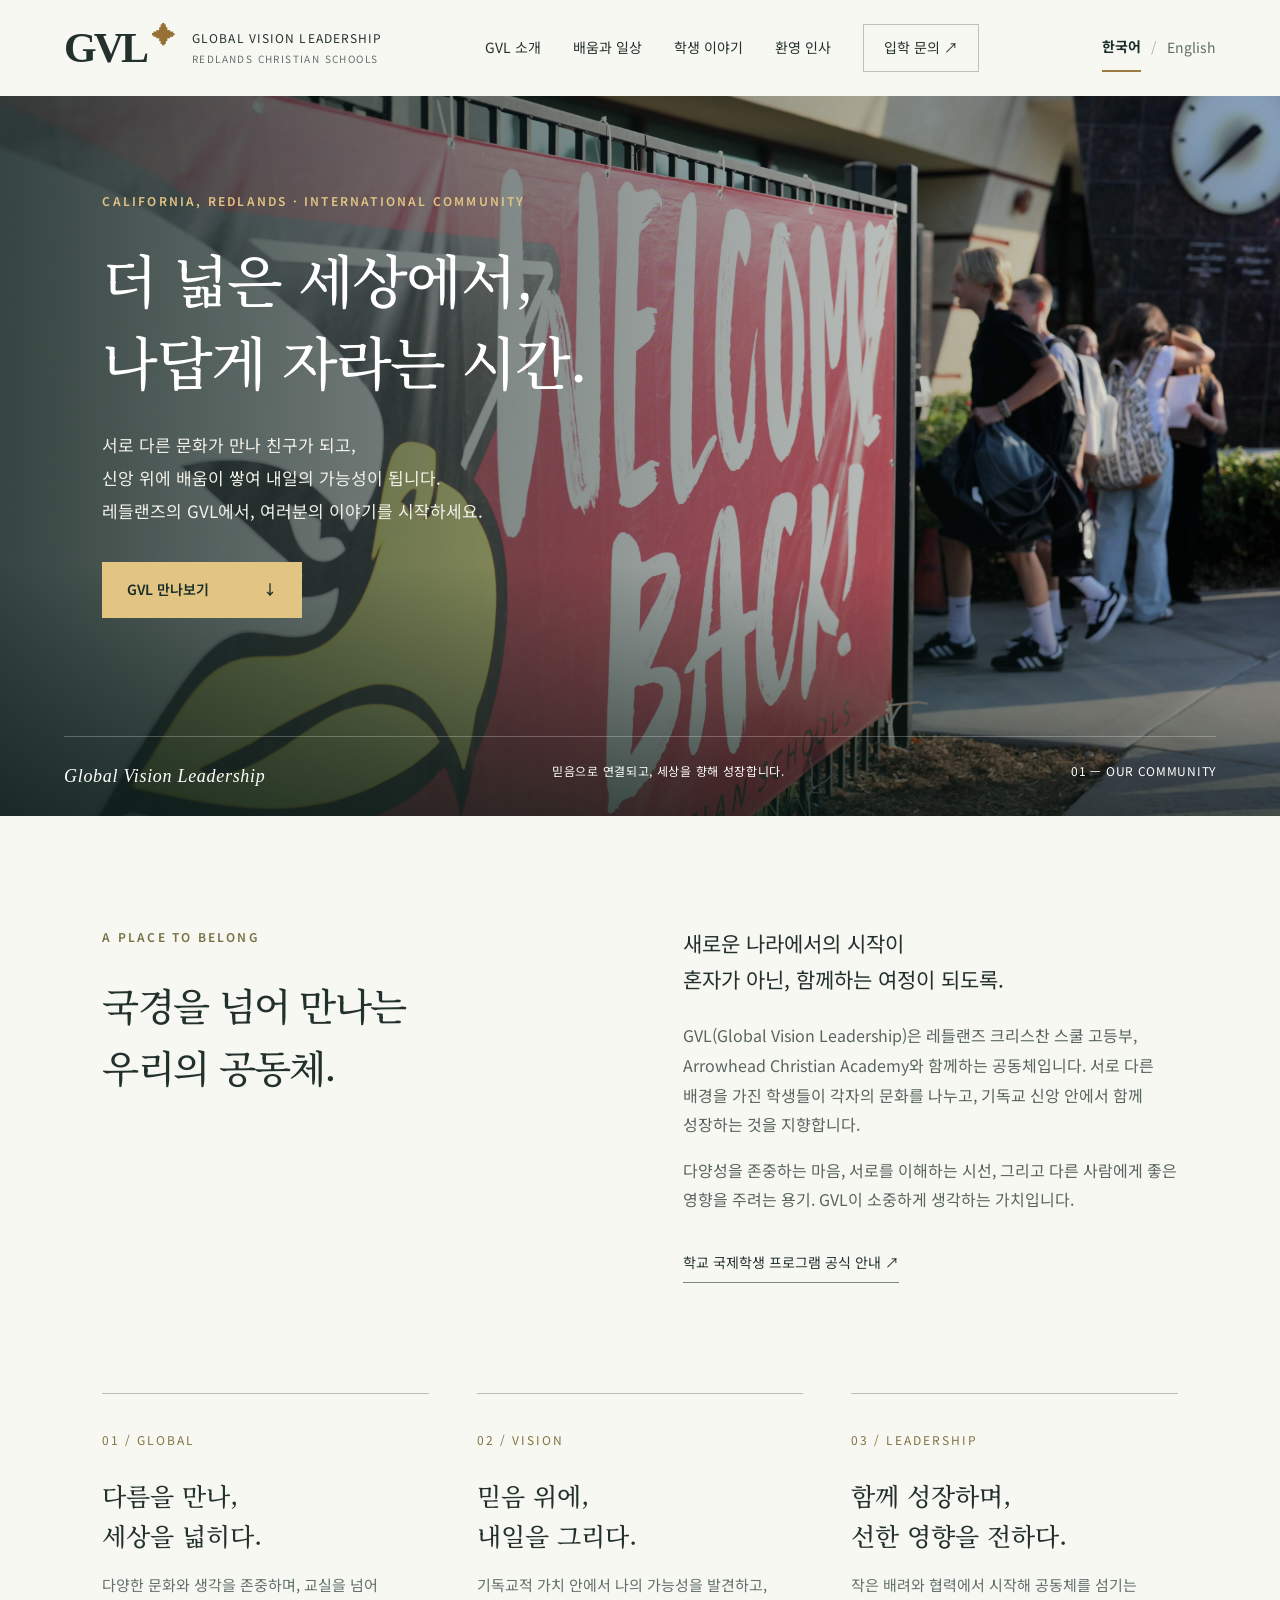
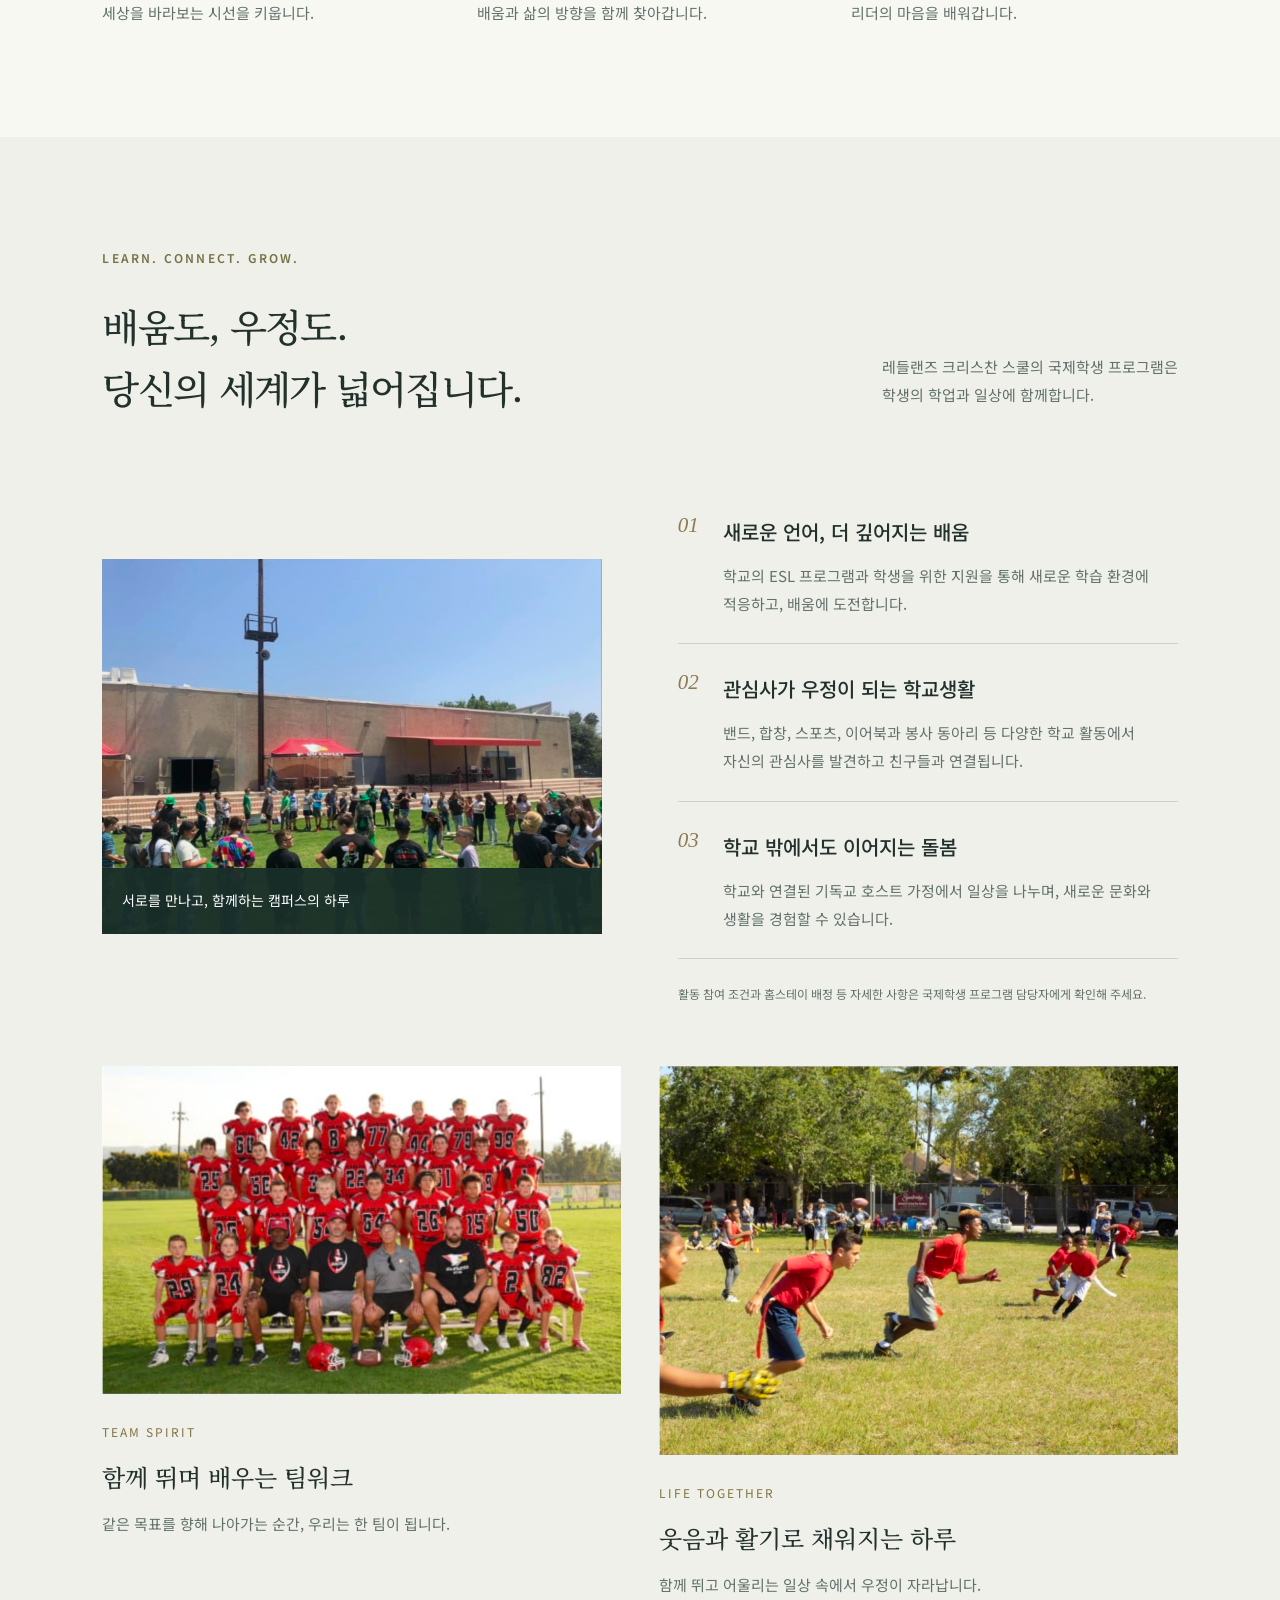
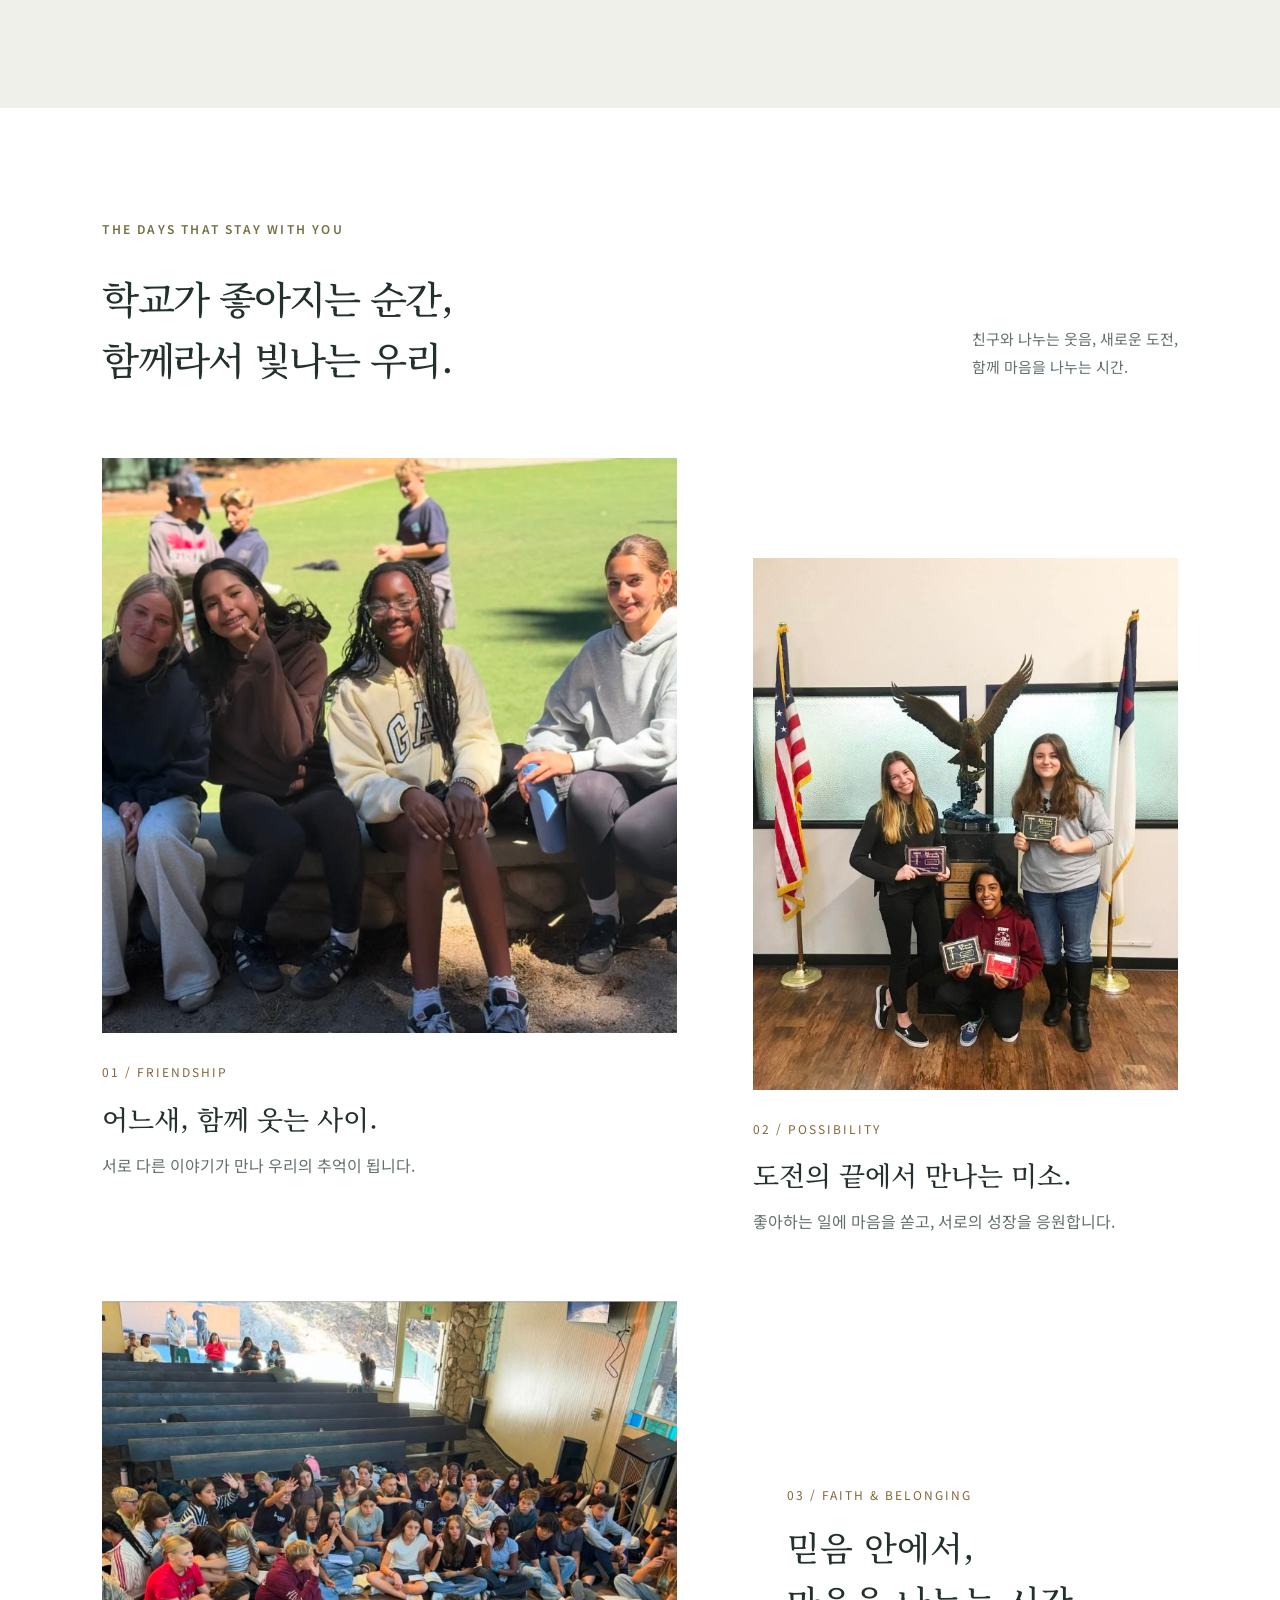
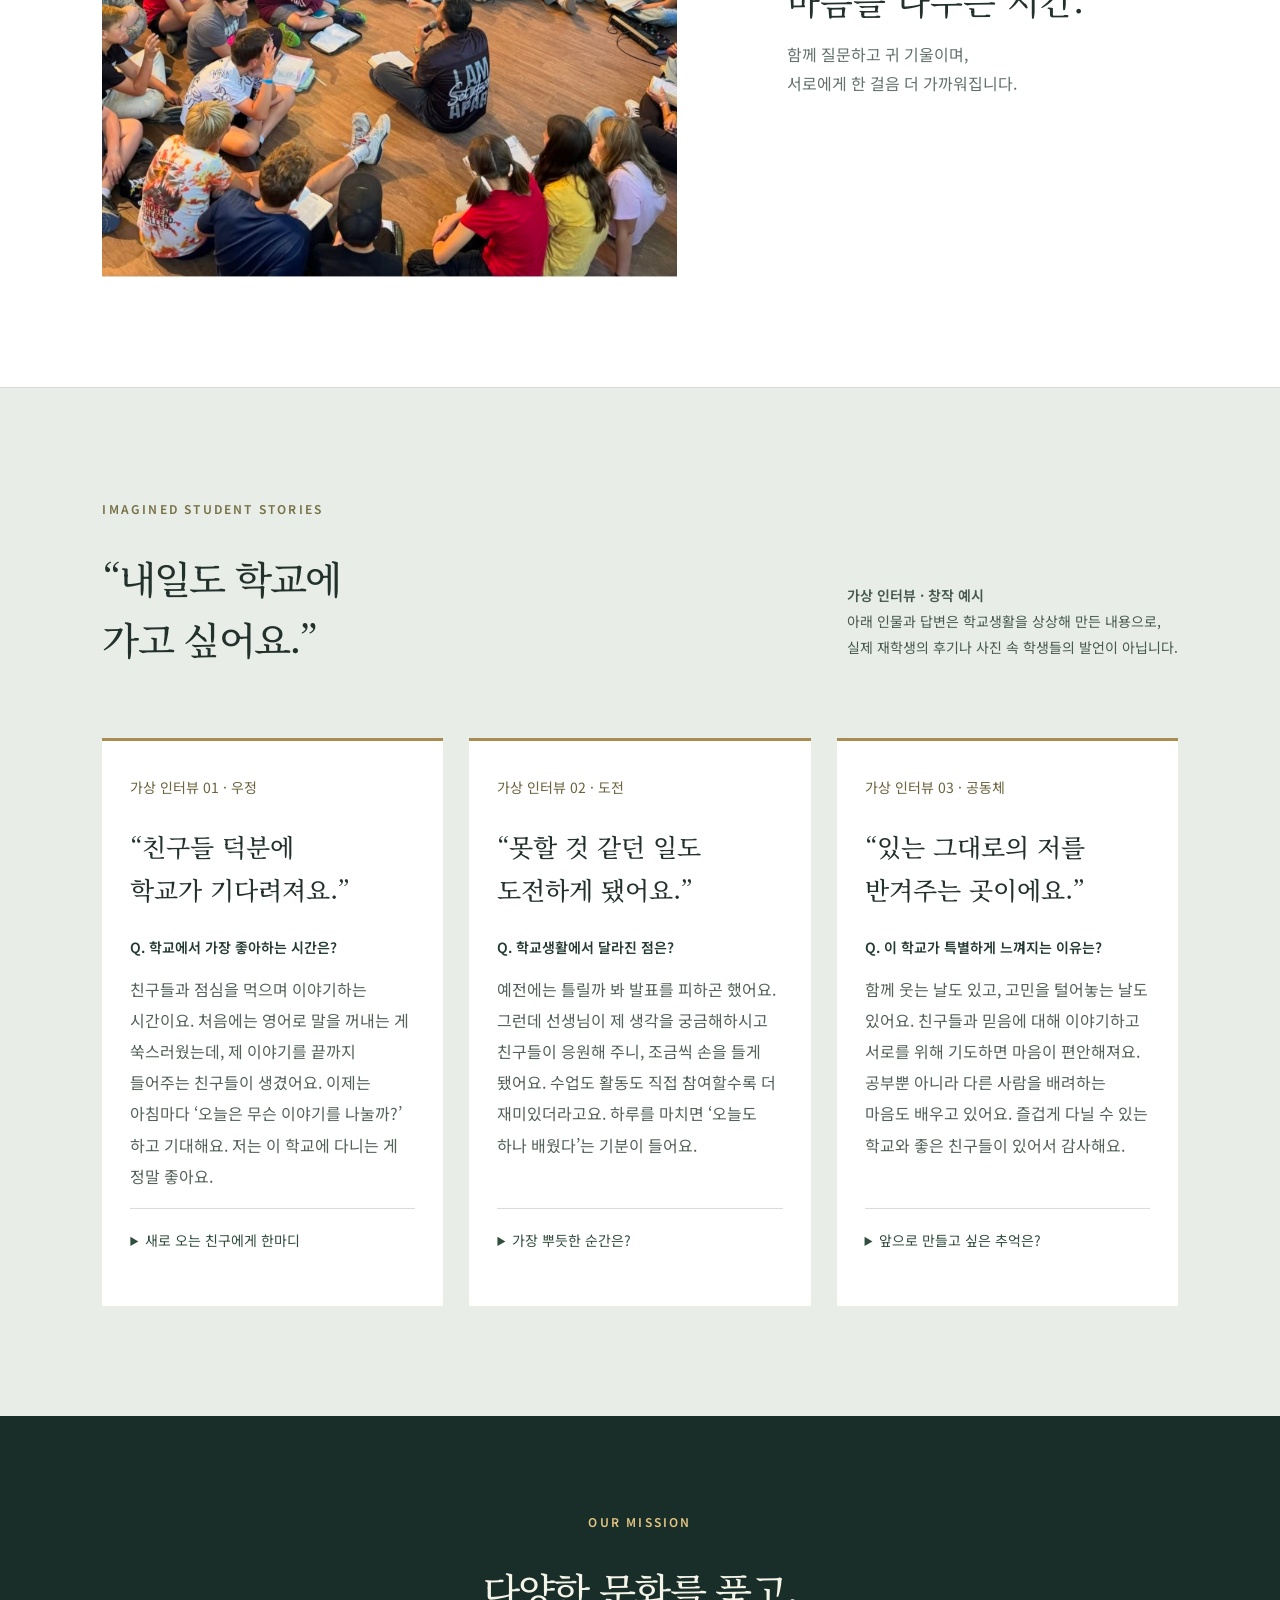
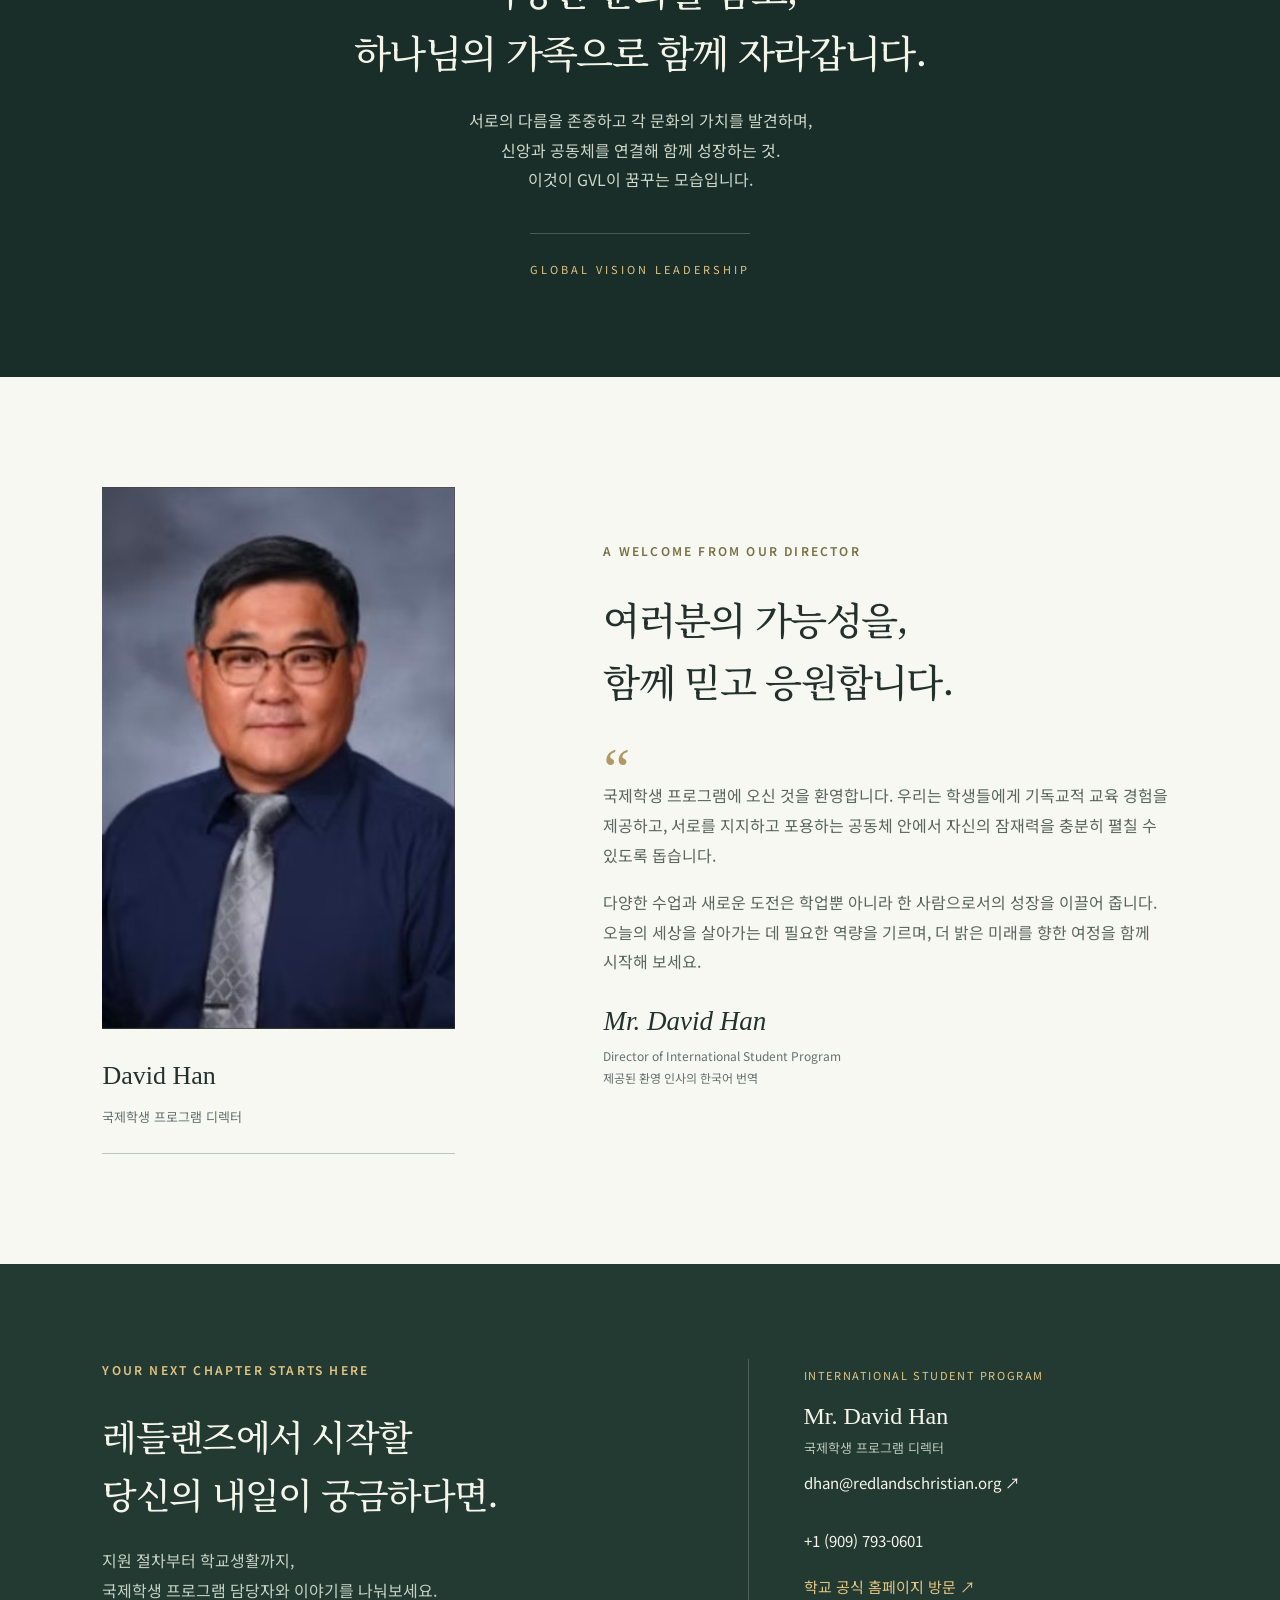
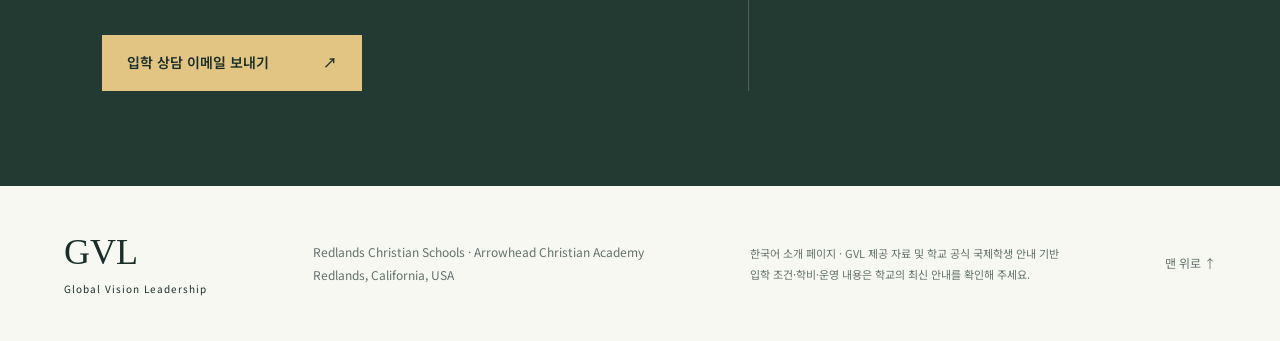
==== index.html @ dd4e97f4 "Publish bilingual GVL site with student photographs and fictional interviews" ====
<!doctype html>
<html lang="ko"><head><meta charset="utf-8"><meta name="viewport" content="width=device-width,initial-scale=1"><meta name="theme-color" content="#192e29"><meta name="description" content="레들랜즈 크리스찬 스쿨의 Global Vision Leadership. 신앙, 문화, 배움으로 연결되는 국제학생 공동체를 만나보세요."><title>GVL — 세상을 향한 배움, 함께하는 성장</title><link rel="stylesheet" href="style.css"><link rel="preconnect" href="https://fonts.googleapis.com"><link rel="preconnect" href="https://fonts.gstatic.com" crossorigin><link href="https://fonts.googleapis.com/css2?family=Noto+Sans+KR:wght@400;500;600;700&family=Noto+Serif+KR:wght@400;500;600&display=swap" rel="stylesheet"></head>
<body><a class="skip" href="#main">본문으로 이동</a><header><a class="brand" href="#" aria-label="GVL 홈"><b>GVL<span>✦</span></b><span>GLOBAL VISION LEADERSHIP<br><small>REDLANDS CHRISTIAN SCHOOLS</small></span></a><nav aria-label="주 메뉴"><a href="#about">GVL 소개</a><a href="#life">배움과 일상</a><a href="#stories">학생 이야기</a><a href="#welcome">환영 인사</a><a class="nav-cta" href="#contact">입학 문의 ↗</a></nav><div class="language-switch" aria-label="Language"><a href="index.html" lang="ko" aria-current="page">한국어</a><span>/</span><a href="en.html" lang="en" >English</a></div><button class="menu" aria-label="메뉴 열기" aria-expanded="false">☰</button></header>
<main id="main"><section class="hero"><div class="hero-image" role="img" aria-label="레들랜즈 크리스찬 스쿨 학생들의 학교생활"></div><div class="hero-shade"></div><div class="hero-content"><p class="eyebrow light">CALIFORNIA, REDLANDS · INTERNATIONAL COMMUNITY</p><h1>더 넓은 세상에서,<br>나답게 자라는 시간.</h1><p class="hero-copy">서로 다른 문화가 만나 친구가 되고,<br>신앙 위에 배움이 쌓여 내일의 가능성이 됩니다.<br>레들랜즈의 GVL에서, 여러분의 이야기를 시작하세요.</p><a class="button gold" href="#about">GVL 만나보기 <span>↓</span></a></div><div class="hero-bottom"><span>Global Vision Leadership</span><span>믿음으로 연결되고, 세상을 향해 성장합니다.</span><span>01 — OUR COMMUNITY</span></div></section>
<section id="about" class="intro section"><div><p class="eyebrow">A PLACE TO BELONG</p><h2>국경을 넘어 만나는<br>우리의 공동체.</h2></div><div class="intro-text"><p class="lead">새로운 나라에서의 시작이<br>혼자가 아닌, 함께하는 여정이 되도록.</p><p>GVL(Global Vision Leadership)은 레들랜즈 크리스찬 스쿨 고등부, Arrowhead Christian Academy와 함께하는 공동체입니다. 서로 다른 배경을 가진 학생들이 각자의 문화를 나누고, 기독교 신앙 안에서 함께 성장하는 것을 지향합니다.</p><p>다양성을 존중하는 마음, 서로를 이해하는 시선, 그리고 다른 사람에게 좋은 영향을 주려는 용기. GVL이 소중하게 생각하는 가치입니다.</p><a class="text-link" href="https://www.redlandschristian.org/international" target="_blank" rel="noopener">학교 국제학생 프로그램 공식 안내 ↗</a></div></section>
<section class="values"><div class="value"><span class="number">01 / GLOBAL</span><h3>다름을 만나,<br>세상을 넓히다.</h3><p>다양한 문화와 생각을 존중하며, 교실을 넘어 세상을 바라보는 시선을 키웁니다.</p></div><div class="value"><span class="number">02 / VISION</span><h3>믿음 위에,<br>내일을 그리다.</h3><p>기독교적 가치 안에서 나의 가능성을 발견하고, 배움과 삶의 방향을 함께 찾아갑니다.</p></div><div class="value"><span class="number">03 / LEADERSHIP</span><h3>함께 성장하며,<br>선한 영향을 전하다.</h3><p>작은 배려와 협력에서 시작해 공동체를 섬기는 리더의 마음을 배워갑니다.</p></div></section>
<section id="life" class="section life"><div class="section-top"><div><p class="eyebrow">LEARN. CONNECT. GROW.</p><h2>배움도, 우정도.<br>당신의 세계가 넓어집니다.</h2></div><p>레들랜즈 크리스찬 스쿨의 국제학생 프로그램은<br>학생의 학업과 일상에 함께합니다.</p></div><div class="life-layout"><figure class="life-photo"><img src="assets/campus-community.jpg" alt="캠퍼스 잔디밭에 함께 모인 학생들" loading="lazy"><figcaption class="photo-caption">서로를 만나고, 함께하는 캠퍼스의 하루</figcaption></figure><div class="life-list"><article><span>01</span><div><h3>새로운 언어, 더 깊어지는 배움</h3><p>학교의 ESL 프로그램과 학생을 위한 지원을 통해 새로운 학습 환경에 적응하고, 배움에 도전합니다.</p></div></article><article><span>02</span><div><h3>관심사가 우정이 되는 학교생활</h3><p>밴드, 합창, 스포츠, 이어북과 봉사 동아리 등 다양한 학교 활동에서 자신의 관심사를 발견하고 친구들과 연결됩니다.</p></div></article><article><span>03</span><div><h3>학교 밖에서도 이어지는 돌봄</h3><p>학교와 연결된 기독교 호스트 가정에서 일상을 나누며, 새로운 문화와 생활을 경험할 수 있습니다.</p></div></article><p class="fine">활동 참여 조건과 홈스테이 배정 등 자세한 사항은 국제학생 프로그램 담당자에게 확인해 주세요.</p></div></div><div class="student-gallery"><figure><a href="assets/football-team.jpg" target="_blank" aria-label="풋볼 팀 사진 크게 보기"><img src="assets/football-team.jpg" alt="붉은 유니폼을 입은 풋볼 선수들과 코치들의 단체 사진" loading="lazy" width="1536" height="971"></a><figcaption><span>TEAM SPIRIT</span><h3>함께 뛰며 배우는 팀워크</h3><p>같은 목표를 향해 나아가는 순간, 우리는 한 팀이 됩니다.</p></figcaption></figure><figure><a href="assets/outdoor-activities.jpg" target="_blank" aria-label="야외 활동 사진 크게 보기"><img src="assets/outdoor-activities.jpg" alt="잔디밭에서 함께 공을 쫓으며 야외 활동을 하는 학생들" loading="lazy" width="1536" height="1152"></a><figcaption><span>LIFE TOGETHER</span><h3>웃음과 활기로 채워지는 하루</h3><p>함께 뛰고 어울리는 일상 속에서 우정이 자라납니다.</p></figcaption></figure></div></section>
<section class="section moments" aria-labelledby="moments-title"><div class="section-top"><div><p class="eyebrow">THE DAYS THAT STAY WITH YOU</p><h2 id="moments-title">학교가 좋아지는 순간,<br>함께라서 빛나는 우리.</h2></div><p>친구와 나누는 웃음, 새로운 도전,<br>함께 마음을 나누는 시간.</p></div><div class="moments-grid"><figure class="moment-friends"><a href="assets/student-friendships.jpg" target="_blank" rel="noopener" aria-label="친구들과 함께한 사진 크게 보기"><img src="assets/student-friendships.jpg" alt="햇살이 비치는 잔디밭 옆에서 함께 앉아 웃는 학생들" loading="lazy" width="1536" height="1536"></a><figcaption><span>01 / FRIENDSHIP</span><h3>어느새, 함께 웃는 사이.</h3><p>서로 다른 이야기가 만나 우리의 추억이 됩니다.</p></figcaption></figure><figure class="moment-achieve"><a href="assets/student-achievements.jpg" target="_blank" rel="noopener" aria-label="학생들의 기념사진 크게 보기"><img src="assets/student-achievements.jpg" alt="독수리 조형물 앞에서 상패를 들고 기념사진을 찍는 세 학생" loading="lazy" width="1229" height="1536"></a><figcaption><span>02 / POSSIBILITY</span><h3>도전의 끝에서 만나는 미소.</h3><p>좋아하는 일에 마음을 쏟고, 서로의 성장을 응원합니다.</p></figcaption></figure><figure class="moment-faith"><a href="assets/faith-community.jpeg" target="_blank" rel="noopener" aria-label="공동체 모임 사진 크게 보기"><img src="assets/faith-community.jpeg" alt="책을 펼쳐 들고 바닥에 둘러앉아 이야기를 나누는 학생들과 인솔자" loading="lazy" width="1532" height="1536"></a><figcaption><span>03 / FAITH &amp; BELONGING</span><h3>믿음 안에서,<br>마음을 나누는 시간.</h3><p>함께 질문하고 귀 기울이며,<br>서로에게 한 걸음 더 가까워집니다.</p></figcaption></figure></div></section>
<section id="stories" class="section stories" aria-labelledby="stories-title"><div class="section-top"><div><p class="eyebrow">IMAGINED STUDENT STORIES</p><h2 id="stories-title">“내일도 학교에<br>가고 싶어요.”</h2></div><p class="fiction-note"><strong>가상 인터뷰 · 창작 예시</strong><br>아래 인물과 답변은 학교생활을 상상해 만든 내용으로,<br>실제 재학생의 후기나 사진 속 학생들의 발언이 아닙니다.</p></div><div class="story-grid"><article class="story-card"><span class="story-label">가상 인터뷰 01 · 우정</span><h3>“친구들 덕분에<br>학교가 기다려져요.”</h3><p class="story-question">Q. 학교에서 가장 좋아하는 시간은?</p><p>친구들과 점심을 먹으며 이야기하는 시간이요. 처음에는 영어로 말을 꺼내는 게 쑥스러웠는데, 제 이야기를 끝까지 들어주는 친구들이 생겼어요. 이제는 아침마다 ‘오늘은 무슨 이야기를 나눌까?’ 하고 기대해요. 저는 이 학교에 다니는 게 정말 좋아요.</p><details><summary>새로 오는 친구에게 한마디</summary><p>처음부터 완벽하게 말하려고 하지 않아도 괜찮아요. 먼저 웃으며 인사해 보세요. 저도 그 작은 인사에서 우정이 시작됐거든요!</p></details></article><article class="story-card"><span class="story-label">가상 인터뷰 02 · 도전</span><h3>“못할 것 같던 일도<br>도전하게 됐어요.”</h3><p class="story-question">Q. 학교생활에서 달라진 점은?</p><p>예전에는 틀릴까 봐 발표를 피하곤 했어요. 그런데 선생님이 제 생각을 궁금해하시고 친구들이 응원해 주니, 조금씩 손을 들게 됐어요. 수업도 활동도 직접 참여할수록 더 재미있더라고요. 하루를 마치면 ‘오늘도 하나 배웠다’는 기분이 들어요.</p><details><summary>가장 뿌듯한 순간은?</summary><p>발표를 마치고 친구들과 웃으며 이야기를 나눴을 때요. 완벽한 발표는 아니었지만, 스스로 한 걸음 나아갔다는 게 정말 기뻤어요.</p></details></article><article class="story-card"><span class="story-label">가상 인터뷰 03 · 공동체</span><h3>“있는 그대로의 저를<br>반겨주는 곳이에요.”</h3><p class="story-question">Q. 이 학교가 특별하게 느껴지는 이유는?</p><p>함께 웃는 날도 있고, 고민을 털어놓는 날도 있어요. 친구들과 믿음에 대해 이야기하고 서로를 위해 기도하면 마음이 편안해져요. 공부뿐 아니라 다른 사람을 배려하는 마음도 배우고 있어요. 즐겁게 다닐 수 있는 학교와 좋은 친구들이 있어서 감사해요.</p><details><summary>앞으로 만들고 싶은 추억은?</summary><p>새로 온 친구에게 먼저 다가가 함께 어울리고 싶어요. 제가 느꼈던 따뜻함을 다른 친구에게도 전해 주고 싶거든요.</p></details></article></div></section>
<section class="mission"><p class="eyebrow light">OUR MISSION</p><h2>다양한 문화를 품고,<br>하나님의 가족으로 함께 자라갑니다.</h2><p>서로의 다름을 존중하고 각 문화의 가치를 발견하며,<br>신앙과 공동체를 연결해 함께 성장하는 것.<br>이것이 GVL이 꿈꾸는 모습입니다.</p><span class="mission-sign">GLOBAL VISION LEADERSHIP</span></section>
<section id="welcome" class="section welcome"><div class="portrait-wrap"><div class="portrait"><img src="assets/director-message.jpg" alt="국제학생 프로그램 디렉터 David Han" loading="lazy"></div><div class="portrait-label"><b>David Han</b><span>국제학생 프로그램 디렉터</span></div></div><div class="welcome-text"><p class="eyebrow">A WELCOME FROM OUR DIRECTOR</p><h2>여러분의 가능성을,<br>함께 믿고 응원합니다.</h2><div class="quote-mark">“</div><blockquote><p>국제학생 프로그램에 오신 것을 환영합니다. 우리는 학생들에게 기독교적 교육 경험을 제공하고, 서로를 지지하고 포용하는 공동체 안에서 자신의 잠재력을 충분히 펼칠 수 있도록 돕습니다.</p><p>다양한 수업과 새로운 도전은 학업뿐 아니라 한 사람으로서의 성장을 이끌어 줍니다. 오늘의 세상을 살아가는 데 필요한 역량을 기르며, 더 밝은 미래를 향한 여정을 함께 시작해 보세요.</p></blockquote><p class="signature">Mr. David Han</p><p class="fine">Director of International Student Program<br>제공된 환영 인사의 한국어 번역</p></div></section>
<section id="contact" class="contact"><div><p class="eyebrow light">YOUR NEXT CHAPTER STARTS HERE</p><h2>레들랜즈에서 시작할<br>당신의 내일이 궁금하다면.</h2><p>지원 절차부터 학교생활까지,<br>국제학생 프로그램 담당자와 이야기를 나눠보세요.</p><a class="button gold" href="mailto:dhan@redlandschristian.org?subject=GVL%20%EA%B5%AD%EC%A0%9C%ED%95%99%EC%83%9D%20%EC%9E%85%ED%95%99%20%EB%AC%B8%EC%9D%98">입학 상담 이메일 보내기 <span>↗</span></a></div><div class="contact-details"><div><span>INTERNATIONAL STUDENT PROGRAM</span><h3>Mr. David Han</h3><p>국제학생 프로그램 디렉터</p><a href="mailto:dhan@redlandschristian.org">dhan@redlandschristian.org ↗</a></div><a class="phone" href="tel:+19097930601">+1 (909) 793-0601</a><a class="official" href="https://www.redlandschristian.org/international" target="_blank" rel="noopener">학교 공식 홈페이지 방문 ↗</a></div></section></main>
<footer><div class="footer-brand">GVL<span>Global Vision Leadership</span></div><p>Redlands Christian Schools · Arrowhead Christian Academy<br>Redlands, California, USA</p><small>한국어 소개 페이지 · GVL 제공 자료 및 학교 공식 국제학생 안내 기반<br>입학 조건·학비·운영 내용은 학교의 최신 안내를 확인해 주세요.</small><a href="#">맨 위로 ↑</a></footer><script>const button=document.querySelector('.menu'); const nav=document.querySelector('nav');button.addEventListener('click',()=>{const open=button.getAttribute('aria-expanded')!=='true';button.setAttribute('aria-expanded',String(open));button.setAttribute('aria-label',open?'메뉴 닫기':'메뉴 열기');nav.classList.toggle('open',open);});nav.querySelectorAll('a').forEach(a=>a.addEventListener('click',()=>{nav.classList.remove('open');button.setAttribute('aria-expanded','false');}));</script></body></html>
---- style.css ----
:root{--forest:#192e29;--ink:#23312d;--gold:#e2c483;--paper:#f8f8f3;--muted:#63716c}*{box-sizing:border-box}html{scroll-behavior:smooth;scroll-padding-top:95px}body{margin:0;color:var(--ink);background:var(--paper);font-family:'Noto Sans KR',sans-serif;font-size:16px;line-height:1.85;word-break:keep-all}a{color:inherit;text-decoration:none}button{font:inherit}a:focus-visible,button:focus-visible{outline:3px solid #b78027;outline-offset:6px}.skip{position:fixed;top:-80px;z-index:30;background:white;padding:10px}.skip:focus{top:0}header{height:96px;padding:0 5%;display:flex;align-items:center;justify-content:space-between;background:var(--paper);position:relative;z-index:10}.brand{display:flex;align-items:center;gap:20px}.brand>b{font:600 42px Georgia,serif;letter-spacing:-3px}.brand>b span{font-size:23px;color:#977036;vertical-align:top;margin-left:6px}.brand>span{font-size:12px;line-height:1.7;letter-spacing:1.1px}.brand small{font-size:10px;letter-spacing:1.4px;color:var(--muted)}nav{display:flex;align-items:center;gap:32px;font-size:14px}.nav-cta{border:1px solid #bac4bb;padding:10px 20px}.menu{display:none}.hero{height:720px;min-height:620px;max-height:900px;position:relative;background:#263d34;color:white}.hero-image,.hero-shade{position:absolute;inset:0}.hero-image{background:url('assets/campus.jpg') center 45%/cover}.hero-shade{background:linear-gradient(90deg,rgba(10,28,24,.82),rgba(14,29,24,.3) 68%,rgba(14,29,24,.05)),linear-gradient(0deg,rgba(9,25,20,.65),transparent 35%)}.hero-content{position:relative;padding:94px 8% 100px}.eyebrow{font-size:12px;letter-spacing:2.2px;font-weight:600;color:#777146;margin:0 0 26px}.eyebrow.light{color:var(--gold)}h1,h2,h3,p{margin-top:0}h1,h2{font-family:'Noto Serif KR',serif;font-weight:500;letter-spacing:-1.7px}h1{font-size:clamp(40px,4.5vw,66px);line-height:1.42;margin-bottom:26px}.hero-copy{font-size:17px;line-height:1.95;color:#f1f1e8;margin-bottom:35px}.button{display:inline-flex;gap:54px;align-items:center;padding:15px 25px;font-size:14px;font-weight:600;transition:background .2s,transform .2s}.button:hover{transform:translateY(-2px);background:#ecd49e}.gold{background:var(--gold);color:var(--forest)}.hero-bottom{position:absolute;bottom:0;left:5%;right:5%;display:flex;justify-content:space-between;border-top:1px solid #ffffff40;padding:23px 0;font-size:12px;letter-spacing:.7px}.hero-bottom span:first-child{font-family:Georgia,serif;font-style:italic;font-size:18px}.section{padding:110px 8%}h2{font-size:clamp(30px,3vw,43px);line-height:1.6;margin-bottom:24px}.intro{display:grid;grid-template-columns:1fr 1fr;gap:8%}.intro-text p{color:#58655f;max-width:570px}.intro-text .lead{font-size:21px;color:var(--ink);line-height:1.7;margin-bottom:24px}.text-link{font-size:14px;display:inline-block;border-bottom:1px solid #79887f;padding:6px 0;margin-top:13px}.values{display:grid;grid-template-columns:repeat(3,1fr);margin:0 8%;padding:0 0 95px;gap:48px}.value{border-top:1px solid #b7c2b7;padding-top:30px}.number{font-size:12px;letter-spacing:2px;color:#837444}.value h3{font-family:'Noto Serif KR',serif;font-size:25px;line-height:1.6;font-weight:500;margin:22px 0 16px}.value p{font-size:15px;color:var(--muted);max-width:300px}.life{background:#eef0e9}.section-top{display:flex;justify-content:space-between;align-items:flex-end;gap:30px;margin-bottom:45px}.section-top>p{font-size:15px;color:var(--muted);margin-bottom:33px}.life-layout{display:grid;grid-template-columns:1fr 1fr;gap:7%;align-items:center}.life-photo{position:relative;height:560px;background:#121814;overflow:hidden}.life-photo img{width:100%;height:100%;object-fit:cover;object-position:top;opacity:.95}.photo-caption{position:absolute;bottom:0;left:0;right:0;padding:20px;color:white;background:#192e29f0;font-size:14px;display:flex;justify-content:space-between;gap:15px}.photo-caption span{font-size:12px}.life-list article{display:flex;gap:24px;padding:26px 0;border-bottom:1px solid #ccd2c7}.life-list article>span{font:italic 21px Georgia,serif;color:#8d7952}.life-list h3{font-size:20px;font-weight:500;margin-bottom:12px}.life-list p{font-size:15px;color:var(--muted);margin:0}.life-list>.fine{font-size:12px;margin-top:24px}.mission{text-align:center;padding:95px 20px;background:var(--forest);color:#f4f4e9}.mission h2{font-size:clamp(27px,3vw,42px)}.mission>p:not(.eyebrow){color:#cdd6c9;font-size:16px}.mission-sign{display:inline-block;border-top:1px solid #ffffff35;padding-top:25px;margin-top:22px;font-size:11px;letter-spacing:3px;color:var(--gold)}.welcome{display:grid;grid-template-columns:.8fr 1.2fr;gap:11%;align-items:center}.portrait{position:relative;aspect-ratio:353/542;overflow:hidden;background:#424242;max-width:353px}.portrait img{position:absolute;width:262.04%;max-width:none;left:-82.72%;top:-6.46%;height:auto}.portrait-label{padding:23px 0;border-bottom:1px solid #bec6ba;max-width:353px}.portrait-label b{font-family:Georgia,serif;font-size:26px;display:block;font-weight:400}.portrait-label span{font-size:13px;color:var(--muted)}.quote-mark{font:60px Georgia,serif;color:#b09a63;height:46px;margin-top:10px}blockquote{margin:0;color:#5b665d;font-size:16px}blockquote p{margin-bottom:18px}.signature{font:italic 27px Georgia,serif;margin:29px 0 8px}.fine{font-size:12px;color:var(--muted)}.contact{display:grid;grid-template-columns:1.2fr 1fr;gap:12%;padding:95px 8%;background:#233a32;color:#f5f5ec}.contact h2{font-size:clamp(28px,2.8vw,39px)}.contact>div>p:not(.eyebrow){color:#c5d0c4}.contact .button{margin-top:14px}.contact-details{border-left:1px solid #ffffff30;padding-left:55px}.contact-details>div{margin-bottom:30px}.contact-details span{font-size:11px;letter-spacing:1.6px;color:var(--gold)}.contact-details h3{font:24px Georgia,serif;margin:14px 0 6px}.contact-details p{font-size:13px;color:#bbc7bb;margin:0 0 8px}.contact-details a{font-size:15px}.phone,.official{display:block}.official{color:var(--gold);margin-top:18px}footer{padding:45px 5%;display:flex;align-items:center;justify-content:space-between;gap:30px;color:var(--muted)}.footer-brand{font:36px Georgia,serif;color:var(--forest)}.footer-brand span{display:block;font:10px 'Noto Sans KR',sans-serif;letter-spacing:1px;margin-top:8px}footer p{font-size:12px;margin:0}footer small{font-size:11px}footer>a{font-size:12px;white-space:nowrap}@media(min-width:1600px){.hero-content{padding-top:110px}.section,.contact{padding-left:max(8%,calc((100vw - 1350px)/2));padding-right:max(8%,calc((100vw - 1350px)/2))}}@media(max-width:850px){header{height:80px}.brand>span{font-size:10px}.brand small{font-size:8px}.brand{gap:12px}.brand>b{font-size:35px}nav{gap:17px;font-size:12px}.nav-cta{padding:8px 12px}.section{padding:75px 6%}.values{margin:0 6%;gap:25px}.hero-content{padding-left:6%;padding-top:95px}.hero-bottom span:last-child{display:none}.section-top{display:block}.section-top>p{margin-bottom:0}.life-layout{gap:5%}.life-photo{height:510px}.welcome{gap:7%}.contact{padding:75px 6%;gap:6%}.contact-details{padding-left:30px}footer{flex-wrap:wrap}}@media(max-width:620px){header{padding:0 6%;height:77px}.menu{display:block;background:none;border:0;color:var(--forest);font-size:25px;padding:5px}nav{display:none;position:absolute;top:77px;left:0;right:0;background:var(--paper);padding:22px 6%;box-shadow:0 12px 20px #0002;flex-direction:column;align-items:stretch;font-size:16px}nav.open{display:flex}.hero{height:710px;min-height:0;max-height:none}.hero-content{padding-top:80px}.hero-image{background-position:60% center}.hero-shade{background:linear-gradient(90deg,#10291ad9,#10291a55),linear-gradient(0deg,#10291a99,transparent)}.hero h1{font-size:36px;letter-spacing:-1.5px;line-height:1.55}.eyebrow{font-size:10px;letter-spacing:1.5px;margin-bottom:22px}.hero-copy{font-size:15px;margin-bottom:29px}.hero-bottom{display:block;padding:19px 0}.hero-bottom span{display:block;font-size:11px}.hero-bottom span:first-child{font-size:17px;margin-bottom:4px}.section{padding:65px 7%}h2{font-size:29px;letter-spacing:-1.2px}.intro{grid-template-columns:1fr;gap:20px}.intro-text .lead{font-size:19px}.intro-text p{font-size:15px}.values{grid-template-columns:1fr;gap:25px;margin:0 7%;padding-bottom:55px}.value{display:grid;grid-template-columns:1fr 1.4fr;gap:0 22px;padding-top:24px}.value .number{grid-column:1/-1;font-size:11px}.value h3{font-size:21px;margin:15px 0}.value p{font-size:14px;margin-top:16px}.section-top{margin-bottom:28px}.section-top>p{font-size:14px}.life-layout{grid-template-columns:1fr;gap:24px}.life-photo{height:450px}.life-list article{padding:22px 0;gap:18px}.life-list h3{font-size:18px}.life-list p{font-size:14px}.mission{padding:65px 7%}.mission h2{font-size:25px;letter-spacing:-1px}.mission>p:not(.eyebrow){font-size:14px}.welcome{grid-template-columns:1fr;gap:38px}.portrait-wrap{max-width:245px}.welcome-text h2{font-size:29px}blockquote{font-size:15px}.contact{grid-template-columns:1fr;padding:65px 7%;gap:46px}.contact h2{font-size:28px}.contact-details{border-left:0;border-top:1px solid #ffffff30;padding:30px 0 0}.contact .button{gap:25px;font-size:13px}.contact-details a{overflow-wrap:anywhere}footer{padding:35px 7%;gap:24px}footer p,footer small{width:100%}.photo-caption{font-size:12px;padding:15px}.button{min-height:48px}}@media(prefers-reduced-motion:reduce){html{scroll-behavior:auto}.button{transition:none}}

.life-photo{margin:0;height:auto;aspect-ratio:4/3}.life-photo img{display:block;width:100%;height:auto;object-fit:contain}.student-gallery{display:grid;grid-template-columns:1fr 1fr;gap:38px;margin-top:60px}.student-gallery figure{margin:0}.student-gallery img{width:100%;height:auto;display:block}.student-gallery a{display:block;background:#dfe4d9}.student-gallery figcaption{padding-top:22px}.student-gallery figcaption span{font-size:12px;letter-spacing:2px;color:#837444}.student-gallery h3{font-family:'Noto Serif KR',serif;font-weight:500;font-size:24px;margin:10px 0}.student-gallery p{font-size:15px;color:var(--muted);margin:0}@media(max-width:620px){.student-gallery{grid-template-columns:1fr;gap:32px;margin-top:38px}.student-gallery h3{font-size:21px}.student-gallery p{font-size:14px}.life-photo{height:auto;aspect-ratio:4/3}}
/* Student photo essay and clearly identified fictional interviews. */
.moments{background:#fff}.moments-grid{display:grid;grid-template-columns:1.15fr .85fr;gap:64px 7%;align-items:start}.moments-grid figure{margin:0}.moments-grid a{display:block;overflow:hidden}.moments-grid img{width:100%;height:auto;display:block;transition:transform .5s}.moments-grid a:hover img{transform:scale(1.025)}.moments-grid figcaption{padding-top:23px}.moments-grid figcaption span{font-size:12px;letter-spacing:2px;color:#836737}.moments-grid h3{font-family:'Noto Serif KR',serif;font-size:27px;line-height:1.6;font-weight:500;margin:11px 0}.moments-grid p{color:var(--muted);margin:0;font-size:16px}.moment-achieve{padding-top:100px}.moment-faith{grid-column:1/-1;display:grid;grid-template-columns:1.15fr .85fr;gap:7%;align-items:center}.moment-faith figcaption{padding:0 8%}.moment-faith h3{font-size:34px}.stories{background:#e8ede8;border-top:1px solid #d6ddd5}.fiction-note{max-width:460px;font-size:14px!important;color:#46594e!important}.fiction-note strong{font-weight:600}.story-grid{display:grid;grid-template-columns:repeat(3,minmax(0,1fr));gap:26px}.story-card{background:#fff;padding:34px 28px;border-top:3px solid #a88c52;display:flex;flex-direction:column}.story-label{color:#6b623e;font-size:14px}.story-card h3{font-family:'Noto Serif KR',serif;font-size:25px;line-height:1.7;font-weight:500;margin:24px 0}.story-card p{font-size:16px;color:#536258;line-height:1.95}.story-card .story-question{color:#233a32;font-size:14px;font-weight:600;margin-bottom:12px}.story-card details{border-top:1px solid #d8dfd7;margin-top:auto;padding-top:19px}.story-card summary{cursor:pointer;font-size:14px;color:#304d3d;min-height:44px}.story-card details p{margin:10px 0 0}.story-card summary:focus-visible{outline:3px solid #977036;outline-offset:4px}@media(max-width:1000px){nav{gap:18px}.story-grid{gap:16px}.story-card{padding:26px 20px}.story-card h3{font-size:21px}}@media(max-width:850px){.story-grid{grid-template-columns:1fr}.story-card{padding:30px}.story-card h3{font-size:25px}.moment-faith h3{font-size:27px}}@media(max-width:620px){.moments-grid{grid-template-columns:1fr;gap:38px}.moment-achieve{padding-top:0}.moment-faith{grid-column:auto;display:block}.moment-faith figcaption{padding:23px 0 0}.moments-grid h3,.moment-faith h3{font-size:25px}.moments-grid p,.story-card p{font-size:16px}.story-card{padding:28px 23px}.fiction-note br{display:none}.fiction-note strong{display:block}.stories .section-top>p{margin-top:20px}.moments-grid{gap:44px}}@media(prefers-reduced-motion:reduce){.moments-grid img{transition:none}}
.language-switch{display:flex;align-items:center;gap:10px;margin-left:20px;font-size:14px;white-space:nowrap}.language-switch a{padding:10px 0;color:#5d6c62}.language-switch a[aria-current]{color:var(--forest);font-weight:700;border-bottom:2px solid #9b7b40}.language-switch span{color:#b0b9ad}html[lang=en] h1,html[lang=en] h2{letter-spacing:-.04em}html[lang=en] h1{line-height:1.2}html[lang=en] h2{line-height:1.35}html[lang=en] .hero-copy{max-width:640px}html[lang=en] .story-card h3{line-height:1.4}html[lang=en] .hero-content{padding-top:75px}@media(min-width:851px) and (max-width:1200px){header{padding:0 3%}.brand>span{display:none}nav{gap:15px}}@media(max-width:850px){header{flex-wrap:wrap;height:auto;min-height:96px;padding-top:12px;padding-bottom:12px}.brand{flex:1}header nav{order:3;width:100%;justify-content:center;margin-top:8px}.language-switch{margin-left:12px}}@media(max-width:620px){header{flex-wrap:nowrap;min-height:88px;padding:10px 5%}.brand>span{display:none}.language-switch{margin-right:15px;gap:8px}.brand{flex:1}header nav{width:auto;margin-top:0;top:88px;align-items:stretch}html[lang=en] .hero h1{font-size:39px}html[lang=en] .hero-content{padding-top:64px}html[lang=en] .hero-copy{font-size:16px}html[lang=en] .hero-copy br{display:none}.language-switch a{min-height:44px}}
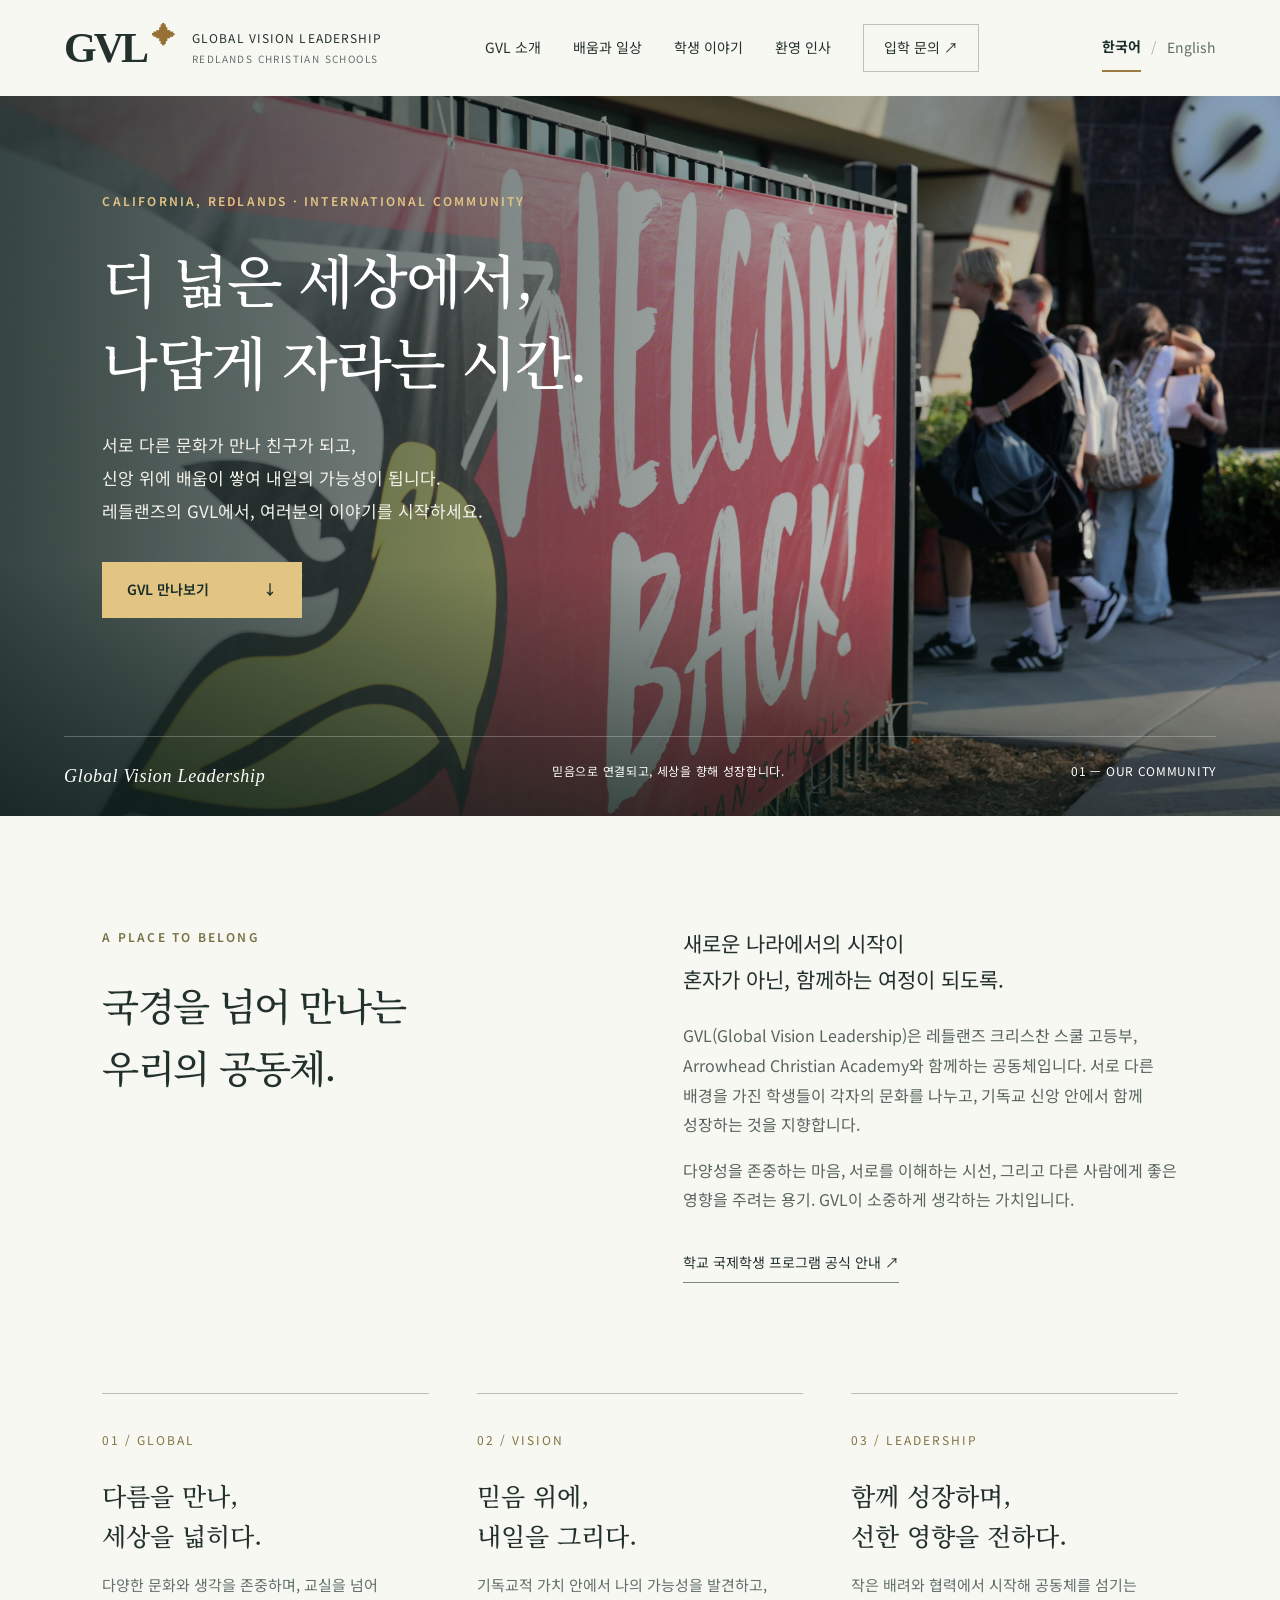
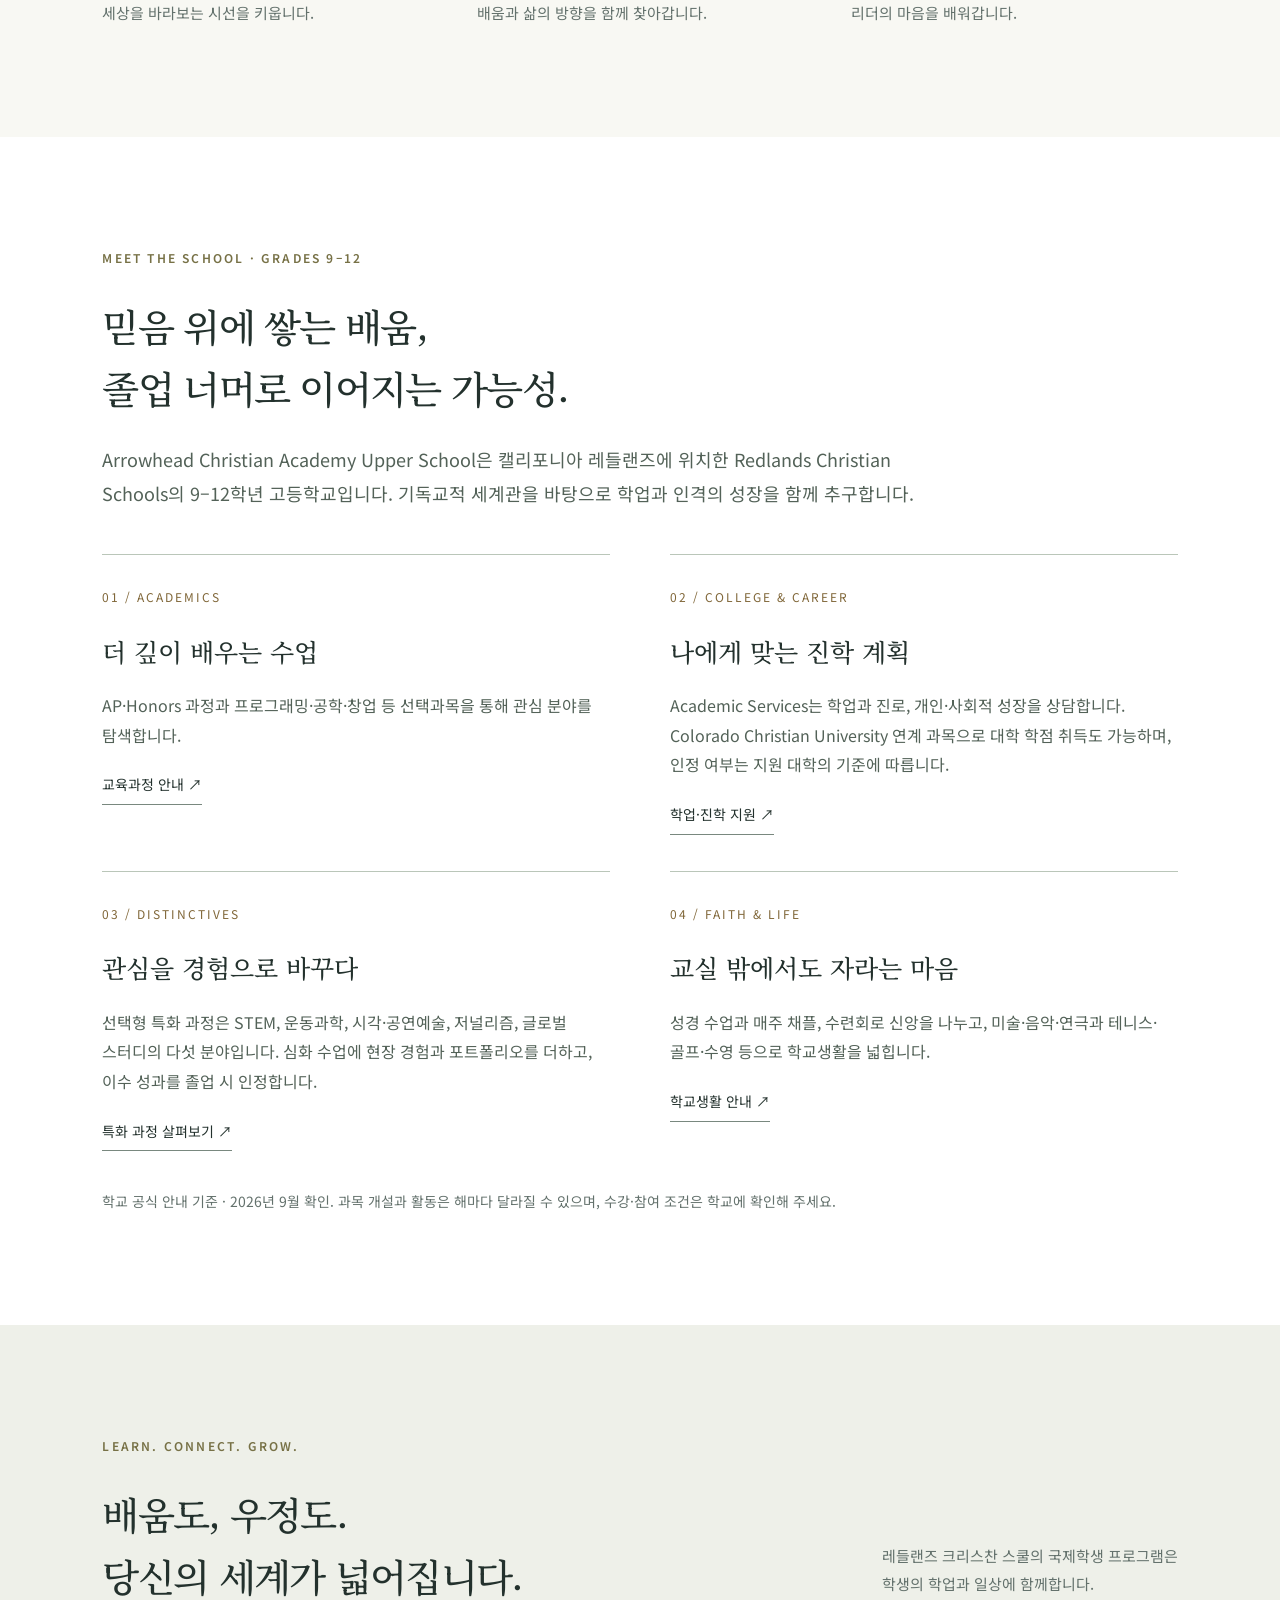
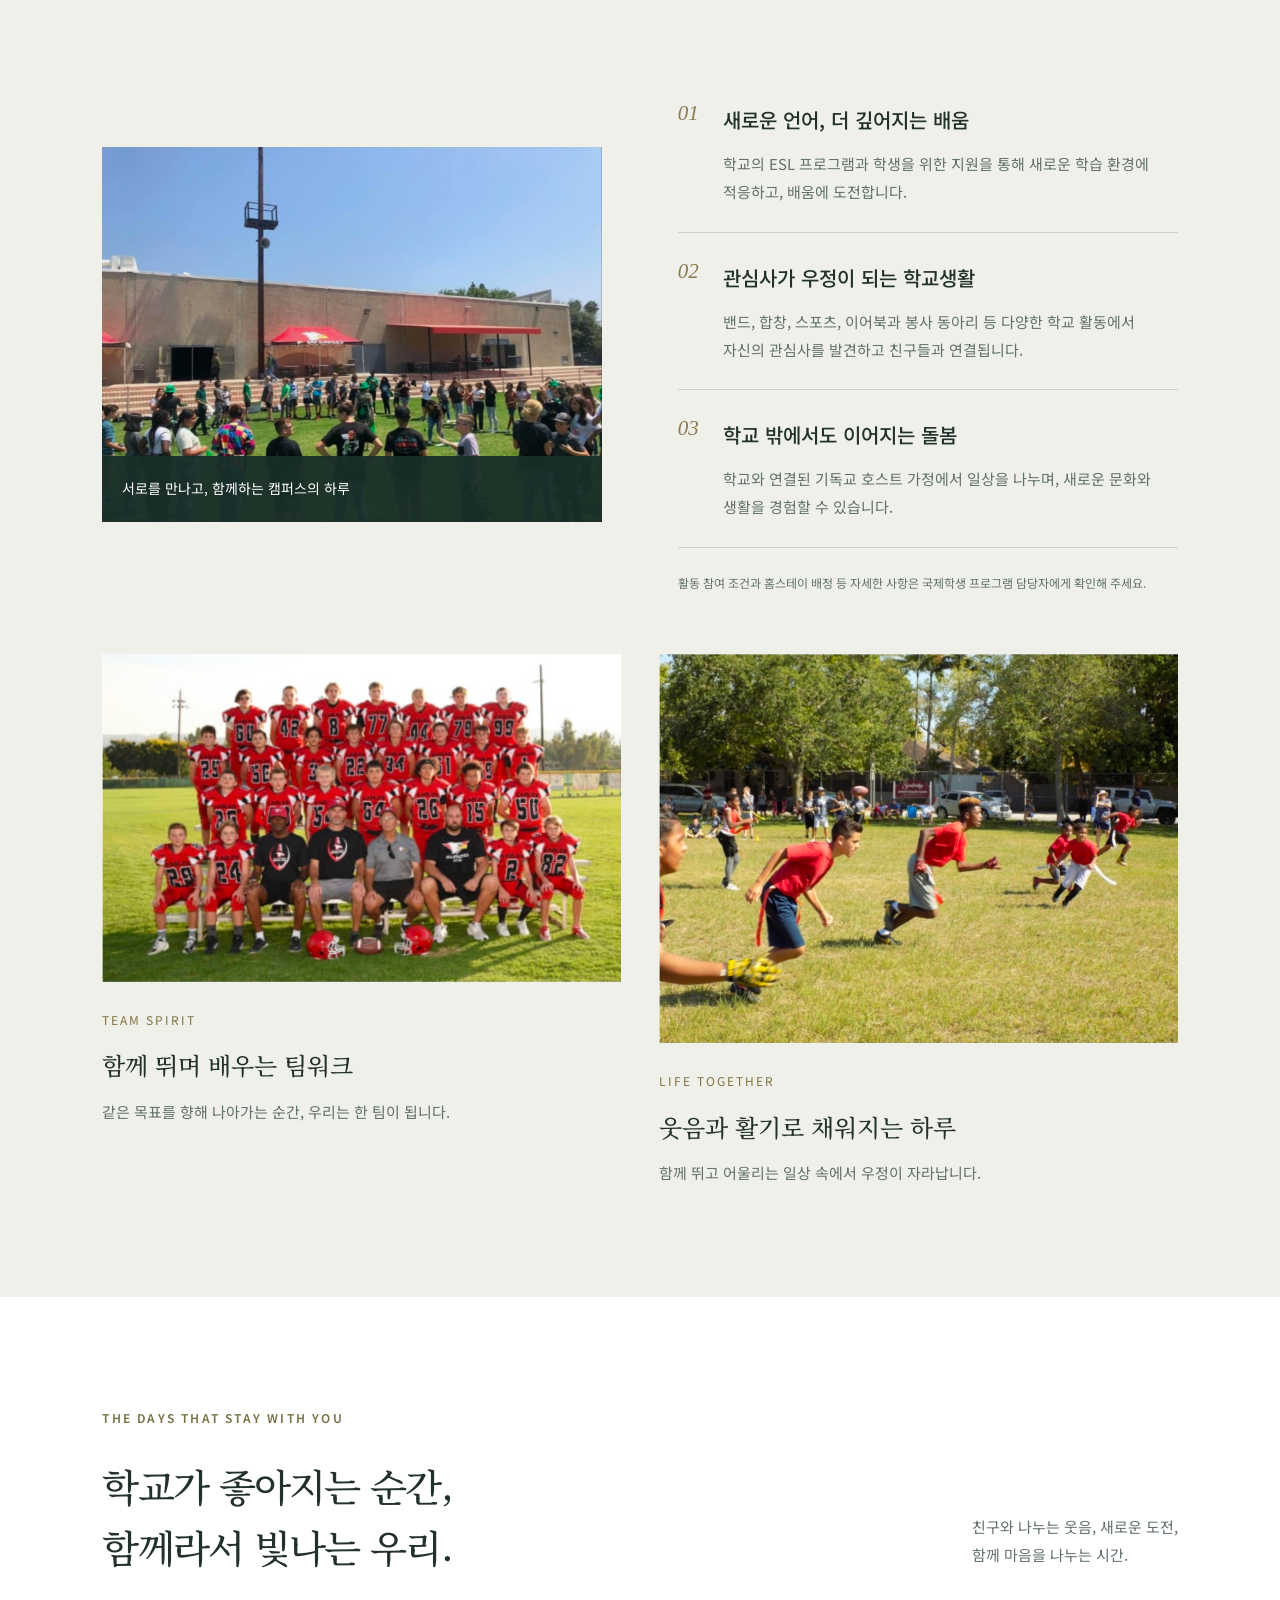
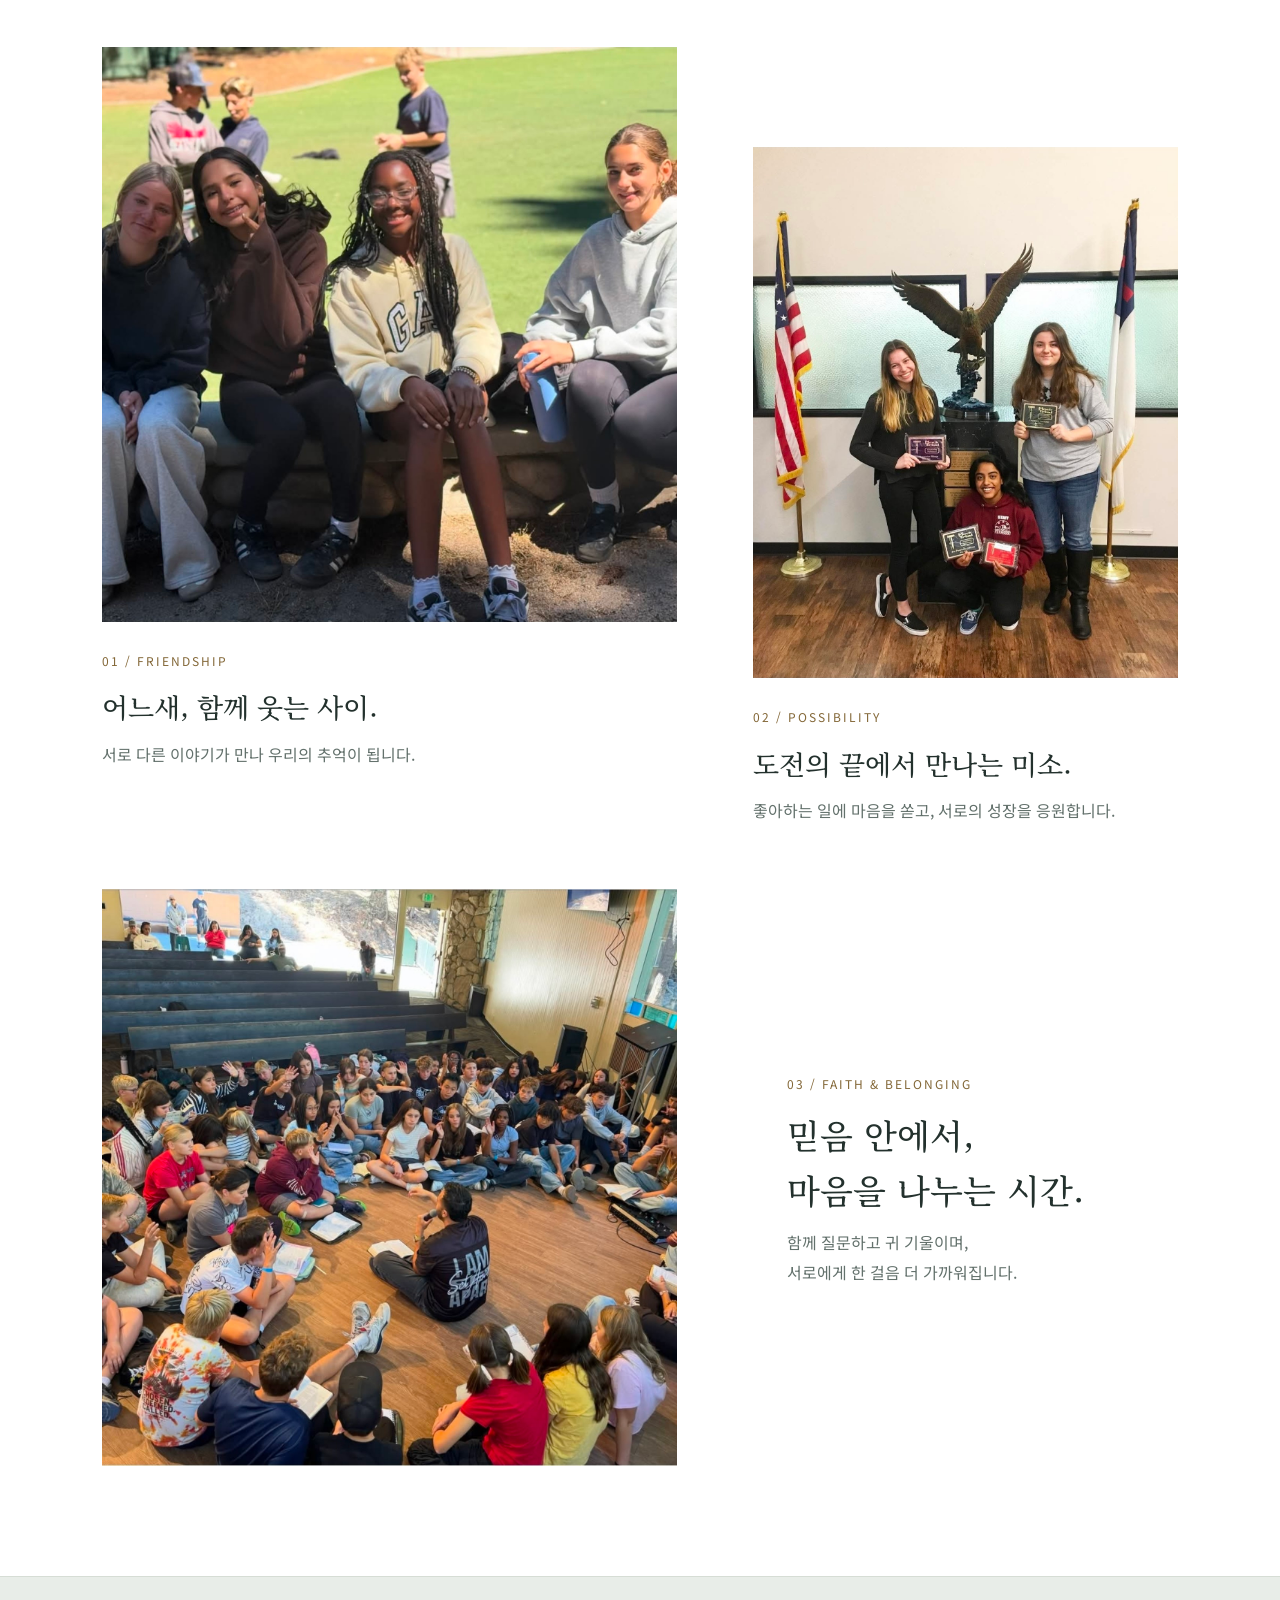
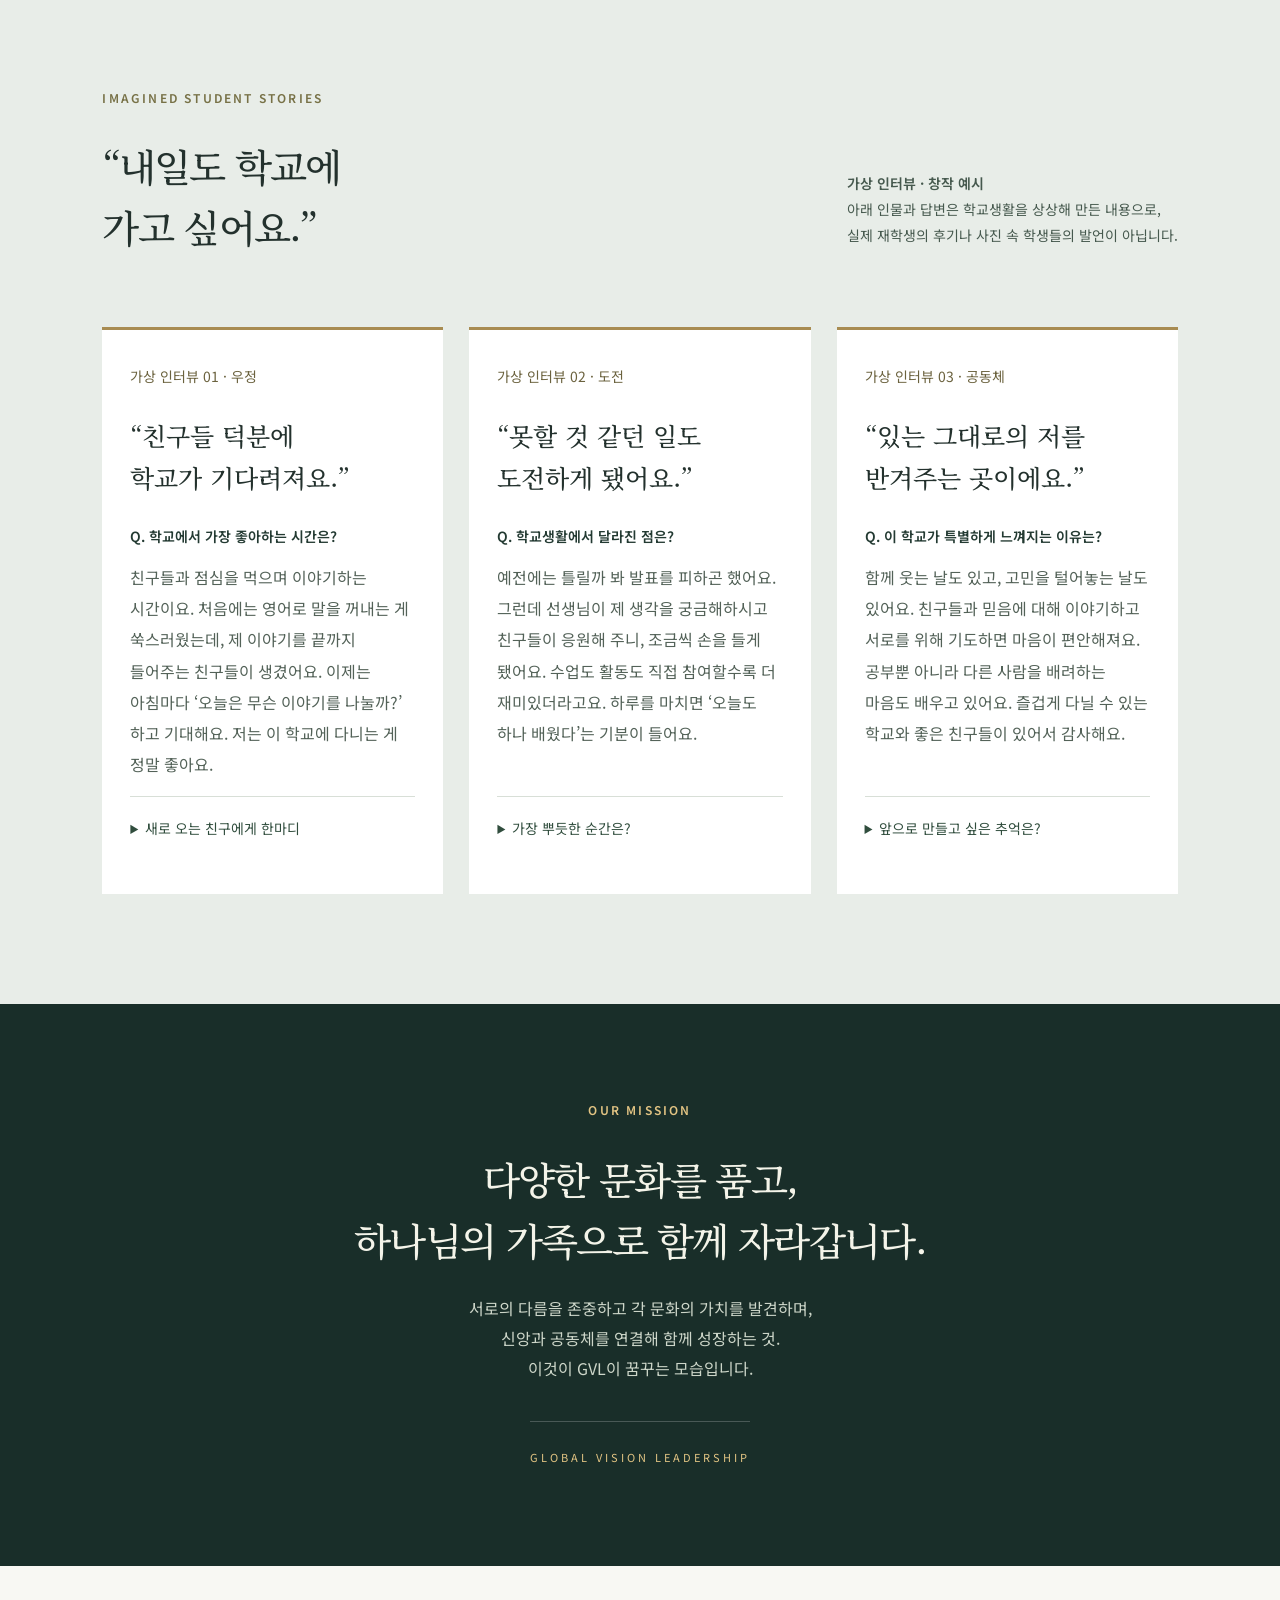
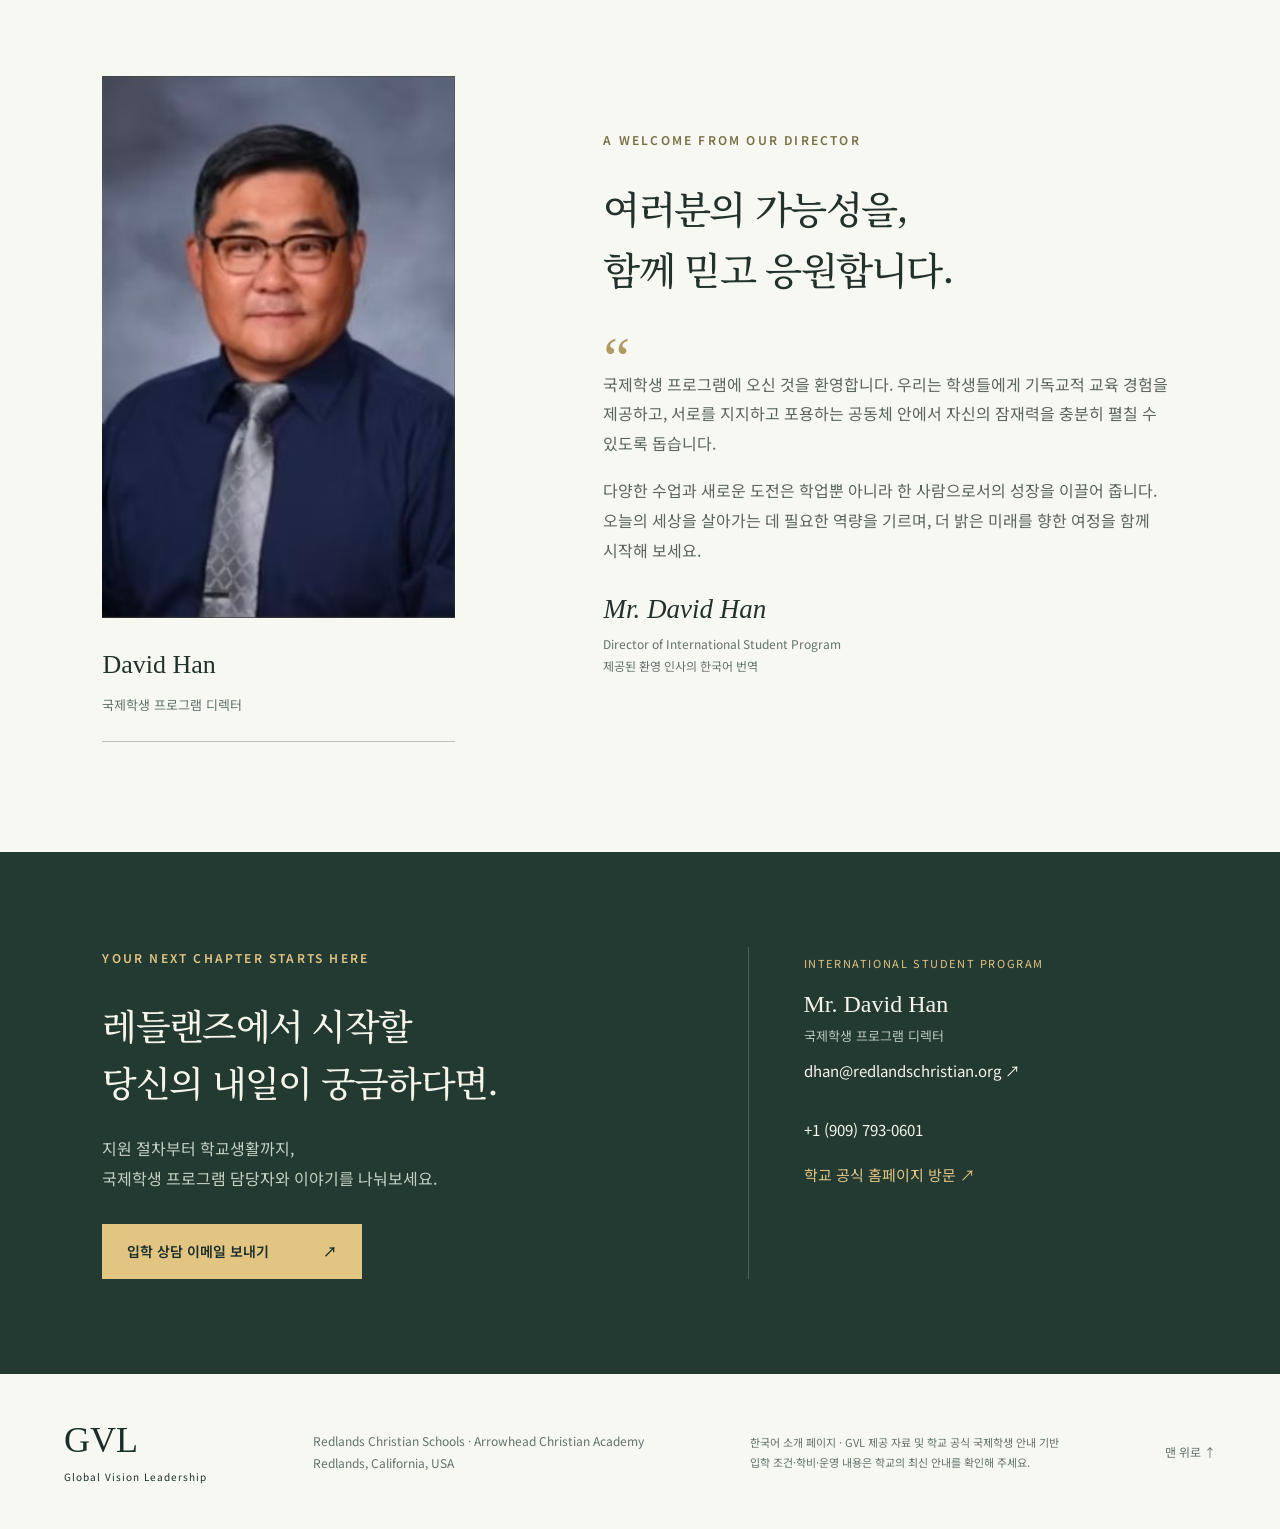
==== commit 6b9b31c2: "Expand bilingual ACA school profile with official academic and student-life sources" ====
--- a/index.html
+++ b/index.html
@@ -1,9 +1,10 @@
 <!doctype html>
-<html lang="ko"><head><meta charset="utf-8"><meta name="viewport" content="width=device-width,initial-scale=1"><meta name="theme-color" content="#192e29"><meta name="description" content="레들랜즈 크리스찬 스쿨의 Global Vision Leadership. 신앙, 문화, 배움으로 연결되는 국제학생 공동체를 만나보세요."><title>GVL — 세상을 향한 배움, 함께하는 성장</title><link rel="stylesheet" href="style.css"><link rel="preconnect" href="https://fonts.googleapis.com"><link rel="preconnect" href="https://fonts.gstatic.com" crossorigin><link href="https://fonts.googleapis.com/css2?family=Noto+Sans+KR:wght@400;500;600;700&family=Noto+Serif+KR:wght@400;500;600&display=swap" rel="stylesheet"></head>
+<html lang="ko"><head><meta charset="utf-8"><meta name="viewport" content="width=device-width,initial-scale=1"><meta name="theme-color" content="#192e29"><meta name="description" content="레들랜즈 크리스찬 스쿨의 Global Vision Leadership. 신앙, 문화, 배움으로 연결되는 국제학생 공동체를 만나보세요."><title>GVL — 세상을 향한 배움, 함께하는 성장</title><link rel="stylesheet" href="style.css"><link rel="preconnect" href="https://fonts.googleapis.com"><link rel="preconnect" href="https://fonts.gstatic.com" crossorigin><link href="https://fonts.googleapis.com/css2?family=Noto+Sans+KR:wght@400;500;600;700&family=Noto+Serif+KR:wght@400;500;600&display=swap" rel="stylesheet"><style>.school-profile{background:#fff}.school-lead{max-width:820px;font-size:18px;line-height:1.9;color:#536258}.school-grid{display:grid;grid-template-columns:repeat(2,minmax(0,1fr));gap:36px 60px;margin-top:44px}.school-grid article{border-top:1px solid #bac6b9;padding-top:26px}.school-grid article>span{font-size:12px;letter-spacing:2px;color:#806739}.school-grid h3{font-family:'Noto Serif KR',serif;font-size:25px;font-weight:500;margin:17px 0}.school-grid p{font-size:16px;color:#536258}.school-source{font-size:14px;color:#63716c;margin:38px 0 0}.school-profile .text-link{margin-top:0}@media(max-width:620px){.school-grid{grid-template-columns:1fr;gap:28px}.school-lead{font-size:16px}.school-grid h3{font-size:23px}}</style></head>
 <body><a class="skip" href="#main">본문으로 이동</a><header><a class="brand" href="#" aria-label="GVL 홈"><b>GVL<span>✦</span></b><span>GLOBAL VISION LEADERSHIP<br><small>REDLANDS CHRISTIAN SCHOOLS</small></span></a><nav aria-label="주 메뉴"><a href="#about">GVL 소개</a><a href="#life">배움과 일상</a><a href="#stories">학생 이야기</a><a href="#welcome">환영 인사</a><a class="nav-cta" href="#contact">입학 문의 ↗</a></nav><div class="language-switch" aria-label="Language"><a href="index.html" lang="ko" aria-current="page">한국어</a><span>/</span><a href="en.html" lang="en" >English</a></div><button class="menu" aria-label="메뉴 열기" aria-expanded="false">☰</button></header>
 <main id="main"><section class="hero"><div class="hero-image" role="img" aria-label="레들랜즈 크리스찬 스쿨 학생들의 학교생활"></div><div class="hero-shade"></div><div class="hero-content"><p class="eyebrow light">CALIFORNIA, REDLANDS · INTERNATIONAL COMMUNITY</p><h1>더 넓은 세상에서,<br>나답게 자라는 시간.</h1><p class="hero-copy">서로 다른 문화가 만나 친구가 되고,<br>신앙 위에 배움이 쌓여 내일의 가능성이 됩니다.<br>레들랜즈의 GVL에서, 여러분의 이야기를 시작하세요.</p><a class="button gold" href="#about">GVL 만나보기 <span>↓</span></a></div><div class="hero-bottom"><span>Global Vision Leadership</span><span>믿음으로 연결되고, 세상을 향해 성장합니다.</span><span>01 — OUR COMMUNITY</span></div></section>
 <section id="about" class="intro section"><div><p class="eyebrow">A PLACE TO BELONG</p><h2>국경을 넘어 만나는<br>우리의 공동체.</h2></div><div class="intro-text"><p class="lead">새로운 나라에서의 시작이<br>혼자가 아닌, 함께하는 여정이 되도록.</p><p>GVL(Global Vision Leadership)은 레들랜즈 크리스찬 스쿨 고등부, Arrowhead Christian Academy와 함께하는 공동체입니다. 서로 다른 배경을 가진 학생들이 각자의 문화를 나누고, 기독교 신앙 안에서 함께 성장하는 것을 지향합니다.</p><p>다양성을 존중하는 마음, 서로를 이해하는 시선, 그리고 다른 사람에게 좋은 영향을 주려는 용기. GVL이 소중하게 생각하는 가치입니다.</p><a class="text-link" href="https://www.redlandschristian.org/international" target="_blank" rel="noopener">학교 국제학생 프로그램 공식 안내 ↗</a></div></section>
 <section class="values"><div class="value"><span class="number">01 / GLOBAL</span><h3>다름을 만나,<br>세상을 넓히다.</h3><p>다양한 문화와 생각을 존중하며, 교실을 넘어 세상을 바라보는 시선을 키웁니다.</p></div><div class="value"><span class="number">02 / VISION</span><h3>믿음 위에,<br>내일을 그리다.</h3><p>기독교적 가치 안에서 나의 가능성을 발견하고, 배움과 삶의 방향을 함께 찾아갑니다.</p></div><div class="value"><span class="number">03 / LEADERSHIP</span><h3>함께 성장하며,<br>선한 영향을 전하다.</h3><p>작은 배려와 협력에서 시작해 공동체를 섬기는 리더의 마음을 배워갑니다.</p></div></section>
+<section id="school" class="section school-profile" aria-labelledby="school-title"><p class="eyebrow">MEET THE SCHOOL · GRADES 9–12</p><h2 id="school-title">믿음 위에 쌓는 배움,<br>졸업 너머로 이어지는 가능성.</h2><p class="school-lead">Arrowhead Christian Academy Upper School은 캘리포니아 레들랜즈에 위치한 Redlands Christian Schools의 9–12학년 고등학교입니다. 기독교적 세계관을 바탕으로 학업과 인격의 성장을 함께 추구합니다.</p><div class="school-grid"><article><span>01 / ACADEMICS</span><h3>더 깊이 배우는 수업</h3><p>AP·Honors 과정과 프로그래밍·공학·창업 등 선택과목을 통해 관심 분야를 탐색합니다.</p><a class="text-link" href="https://www.redlandschristian.org/aca-upper-school/upper-school-overview" target="_blank" rel="noopener">교육과정 안내 ↗</a></article><article><span>02 / COLLEGE &amp; CAREER</span><h3>나에게 맞는 진학 계획</h3><p>Academic Services는 학업과 진로, 개인·사회적 성장을 상담합니다. Colorado Christian University 연계 과목으로 대학 학점 취득도 가능하며, 인정 여부는 지원 대학의 기준에 따릅니다.</p><a class="text-link" href="https://www.redlandschristian.org/aca-upper-school/academic-services" target="_blank" rel="noopener">학업·진학 지원 ↗</a></article><article><span>03 / DISTINCTIVES</span><h3>관심을 경험으로 바꾸다</h3><p>선택형 특화 과정은 STEM, 운동과학, 시각·공연예술, 저널리즘, 글로벌 스터디의 다섯 분야입니다. 심화 수업에 현장 경험과 포트폴리오를 더하고, 이수 성과를 졸업 시 인정합니다.</p><a class="text-link" href="https://www.redlandschristian.org/aca-upper-school/aca-distinctives" target="_blank" rel="noopener">특화 과정 살펴보기 ↗</a></article><article><span>04 / FAITH &amp; LIFE</span><h3>교실 밖에서도 자라는 마음</h3><p>성경 수업과 매주 채플, 수련회로 신앙을 나누고, 미술·음악·연극과 테니스·골프·수영 등으로 학교생활을 넓힙니다.</p><a class="text-link" href="https://www.redlandschristian.org/aca-upper-school/upper-school-overview" target="_blank" rel="noopener">학교생활 안내 ↗</a></article></div><p class="school-source">학교 공식 안내 기준 · 2026년 9월 확인. 과목 개설과 활동은 해마다 달라질 수 있으며, 수강·참여 조건은 학교에 확인해 주세요.</p></section>
 <section id="life" class="section life"><div class="section-top"><div><p class="eyebrow">LEARN. CONNECT. GROW.</p><h2>배움도, 우정도.<br>당신의 세계가 넓어집니다.</h2></div><p>레들랜즈 크리스찬 스쿨의 국제학생 프로그램은<br>학생의 학업과 일상에 함께합니다.</p></div><div class="life-layout"><figure class="life-photo"><img src="assets/campus-community.jpg" alt="캠퍼스 잔디밭에 함께 모인 학생들" loading="lazy"><figcaption class="photo-caption">서로를 만나고, 함께하는 캠퍼스의 하루</figcaption></figure><div class="life-list"><article><span>01</span><div><h3>새로운 언어, 더 깊어지는 배움</h3><p>학교의 ESL 프로그램과 학생을 위한 지원을 통해 새로운 학습 환경에 적응하고, 배움에 도전합니다.</p></div></article><article><span>02</span><div><h3>관심사가 우정이 되는 학교생활</h3><p>밴드, 합창, 스포츠, 이어북과 봉사 동아리 등 다양한 학교 활동에서 자신의 관심사를 발견하고 친구들과 연결됩니다.</p></div></article><article><span>03</span><div><h3>학교 밖에서도 이어지는 돌봄</h3><p>학교와 연결된 기독교 호스트 가정에서 일상을 나누며, 새로운 문화와 생활을 경험할 수 있습니다.</p></div></article><p class="fine">활동 참여 조건과 홈스테이 배정 등 자세한 사항은 국제학생 프로그램 담당자에게 확인해 주세요.</p></div></div><div class="student-gallery"><figure><a href="assets/football-team.jpg" target="_blank" aria-label="풋볼 팀 사진 크게 보기"><img src="assets/football-team.jpg" alt="붉은 유니폼을 입은 풋볼 선수들과 코치들의 단체 사진" loading="lazy" width="1536" height="971"></a><figcaption><span>TEAM SPIRIT</span><h3>함께 뛰며 배우는 팀워크</h3><p>같은 목표를 향해 나아가는 순간, 우리는 한 팀이 됩니다.</p></figcaption></figure><figure><a href="assets/outdoor-activities.jpg" target="_blank" aria-label="야외 활동 사진 크게 보기"><img src="assets/outdoor-activities.jpg" alt="잔디밭에서 함께 공을 쫓으며 야외 활동을 하는 학생들" loading="lazy" width="1536" height="1152"></a><figcaption><span>LIFE TOGETHER</span><h3>웃음과 활기로 채워지는 하루</h3><p>함께 뛰고 어울리는 일상 속에서 우정이 자라납니다.</p></figcaption></figure></div></section>
 <section class="section moments" aria-labelledby="moments-title"><div class="section-top"><div><p class="eyebrow">THE DAYS THAT STAY WITH YOU</p><h2 id="moments-title">학교가 좋아지는 순간,<br>함께라서 빛나는 우리.</h2></div><p>친구와 나누는 웃음, 새로운 도전,<br>함께 마음을 나누는 시간.</p></div><div class="moments-grid"><figure class="moment-friends"><a href="assets/student-friendships.jpg" target="_blank" rel="noopener" aria-label="친구들과 함께한 사진 크게 보기"><img src="assets/student-friendships.jpg" alt="햇살이 비치는 잔디밭 옆에서 함께 앉아 웃는 학생들" loading="lazy" width="1536" height="1536"></a><figcaption><span>01 / FRIENDSHIP</span><h3>어느새, 함께 웃는 사이.</h3><p>서로 다른 이야기가 만나 우리의 추억이 됩니다.</p></figcaption></figure><figure class="moment-achieve"><a href="assets/student-achievements.jpg" target="_blank" rel="noopener" aria-label="학생들의 기념사진 크게 보기"><img src="assets/student-achievements.jpg" alt="독수리 조형물 앞에서 상패를 들고 기념사진을 찍는 세 학생" loading="lazy" width="1229" height="1536"></a><figcaption><span>02 / POSSIBILITY</span><h3>도전의 끝에서 만나는 미소.</h3><p>좋아하는 일에 마음을 쏟고, 서로의 성장을 응원합니다.</p></figcaption></figure><figure class="moment-faith"><a href="assets/faith-community.jpeg" target="_blank" rel="noopener" aria-label="공동체 모임 사진 크게 보기"><img src="assets/faith-community.jpeg" alt="책을 펼쳐 들고 바닥에 둘러앉아 이야기를 나누는 학생들과 인솔자" loading="lazy" width="1532" height="1536"></a><figcaption><span>03 / FAITH &amp; BELONGING</span><h3>믿음 안에서,<br>마음을 나누는 시간.</h3><p>함께 질문하고 귀 기울이며,<br>서로에게 한 걸음 더 가까워집니다.</p></figcaption></figure></div></section>
 <section id="stories" class="section stories" aria-labelledby="stories-title"><div class="section-top"><div><p class="eyebrow">IMAGINED STUDENT STORIES</p><h2 id="stories-title">“내일도 학교에<br>가고 싶어요.”</h2></div><p class="fiction-note"><strong>가상 인터뷰 · 창작 예시</strong><br>아래 인물과 답변은 학교생활을 상상해 만든 내용으로,<br>실제 재학생의 후기나 사진 속 학생들의 발언이 아닙니다.</p></div><div class="story-grid"><article class="story-card"><span class="story-label">가상 인터뷰 01 · 우정</span><h3>“친구들 덕분에<br>학교가 기다려져요.”</h3><p class="story-question">Q. 학교에서 가장 좋아하는 시간은?</p><p>친구들과 점심을 먹으며 이야기하는 시간이요. 처음에는 영어로 말을 꺼내는 게 쑥스러웠는데, 제 이야기를 끝까지 들어주는 친구들이 생겼어요. 이제는 아침마다 ‘오늘은 무슨 이야기를 나눌까?’ 하고 기대해요. 저는 이 학교에 다니는 게 정말 좋아요.</p><details><summary>새로 오는 친구에게 한마디</summary><p>처음부터 완벽하게 말하려고 하지 않아도 괜찮아요. 먼저 웃으며 인사해 보세요. 저도 그 작은 인사에서 우정이 시작됐거든요!</p></details></article><article class="story-card"><span class="story-label">가상 인터뷰 02 · 도전</span><h3>“못할 것 같던 일도<br>도전하게 됐어요.”</h3><p class="story-question">Q. 학교생활에서 달라진 점은?</p><p>예전에는 틀릴까 봐 발표를 피하곤 했어요. 그런데 선생님이 제 생각을 궁금해하시고 친구들이 응원해 주니, 조금씩 손을 들게 됐어요. 수업도 활동도 직접 참여할수록 더 재미있더라고요. 하루를 마치면 ‘오늘도 하나 배웠다’는 기분이 들어요.</p><details><summary>가장 뿌듯한 순간은?</summary><p>발표를 마치고 친구들과 웃으며 이야기를 나눴을 때요. 완벽한 발표는 아니었지만, 스스로 한 걸음 나아갔다는 게 정말 기뻤어요.</p></details></article><article class="story-card"><span class="story-label">가상 인터뷰 03 · 공동체</span><h3>“있는 그대로의 저를<br>반겨주는 곳이에요.”</h3><p class="story-question">Q. 이 학교가 특별하게 느껴지는 이유는?</p><p>함께 웃는 날도 있고, 고민을 털어놓는 날도 있어요. 친구들과 믿음에 대해 이야기하고 서로를 위해 기도하면 마음이 편안해져요. 공부뿐 아니라 다른 사람을 배려하는 마음도 배우고 있어요. 즐겁게 다닐 수 있는 학교와 좋은 친구들이 있어서 감사해요.</p><details><summary>앞으로 만들고 싶은 추억은?</summary><p>새로 온 친구에게 먼저 다가가 함께 어울리고 싶어요. 제가 느꼈던 따뜻함을 다른 친구에게도 전해 주고 싶거든요.</p></details></article></div></section>
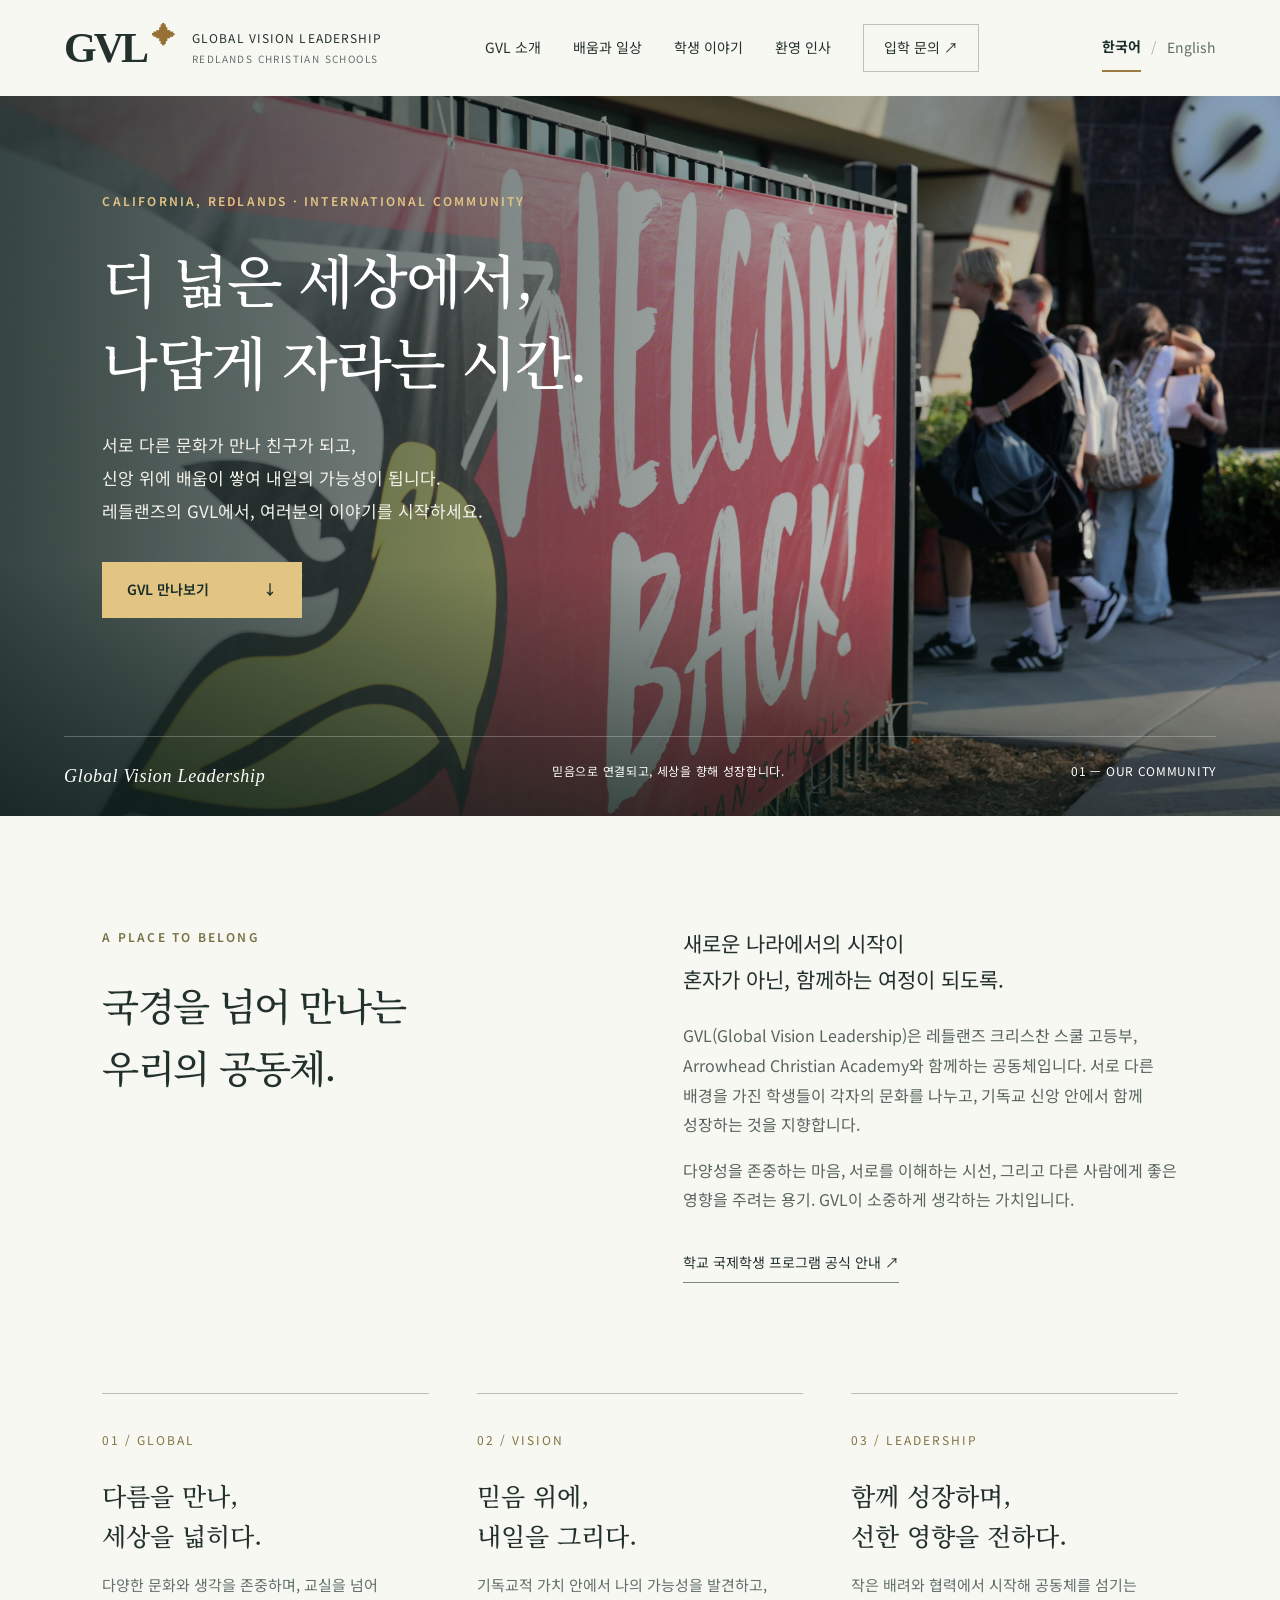
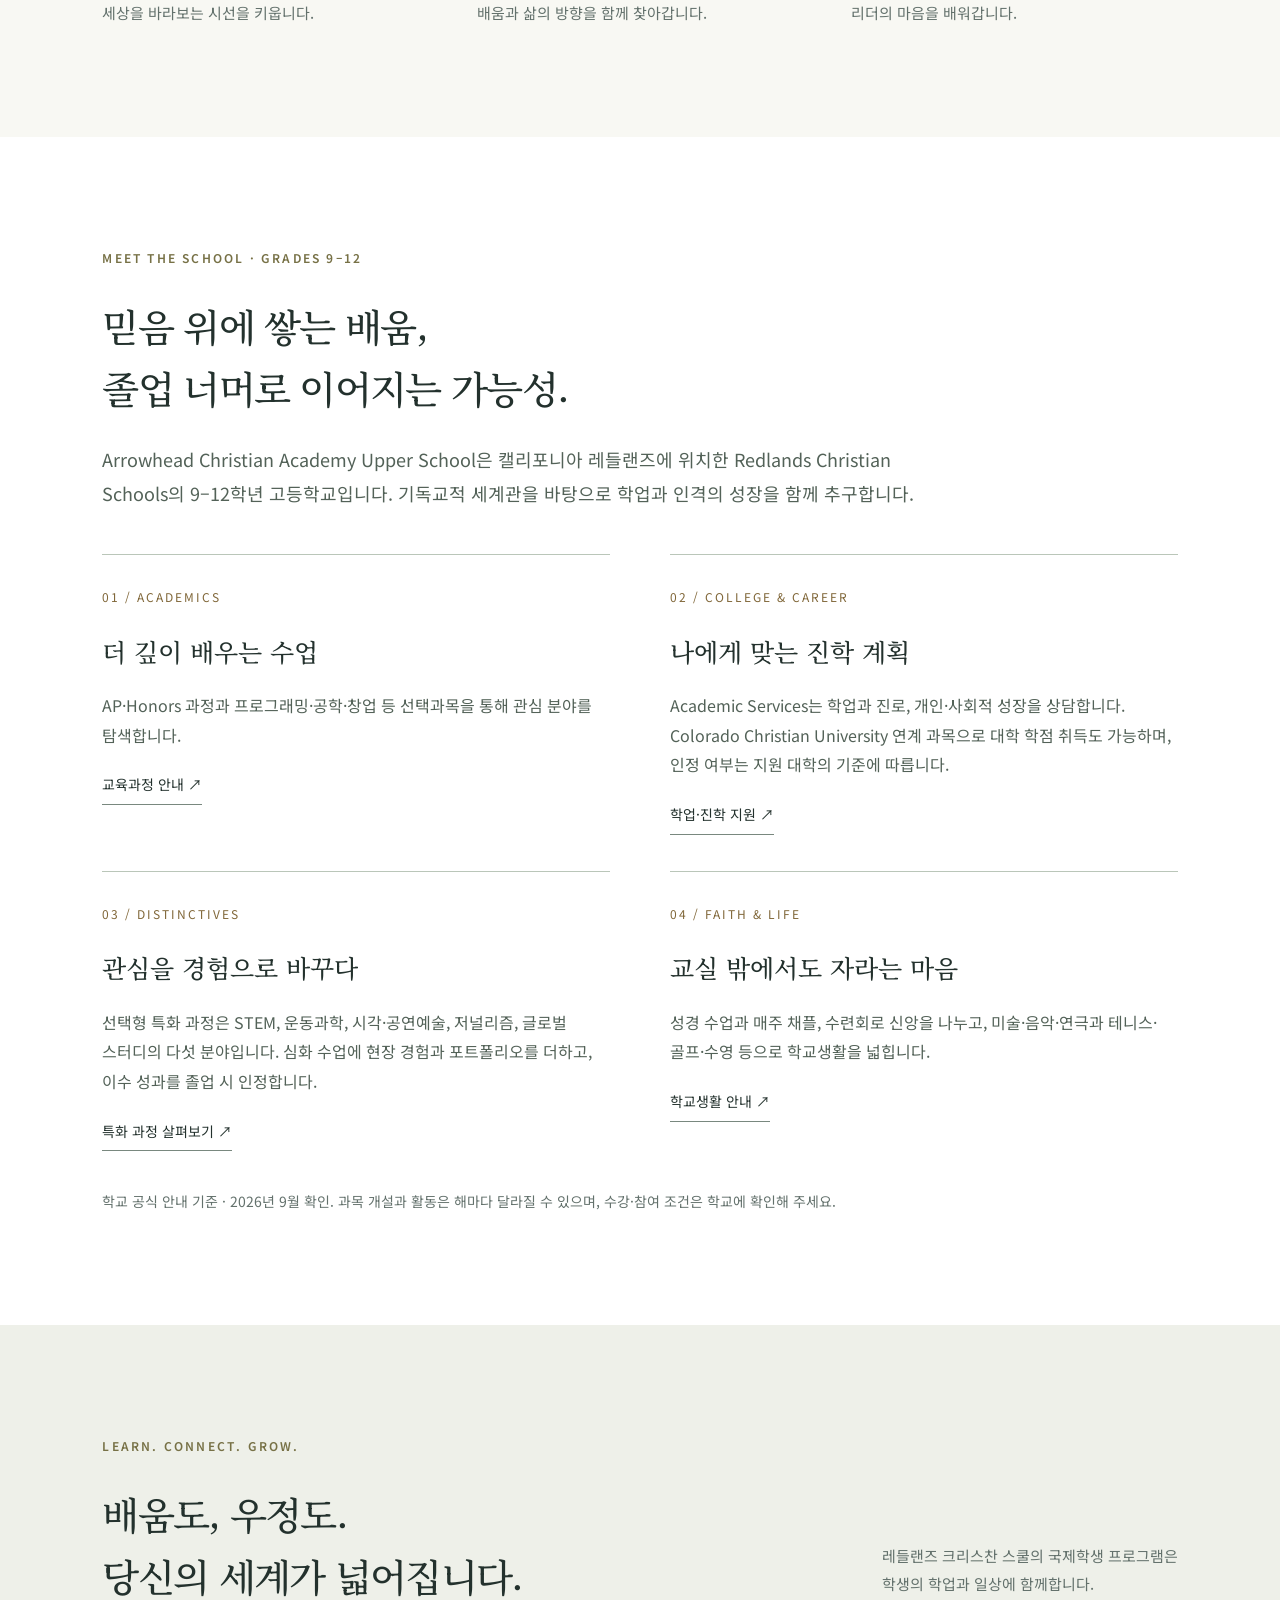
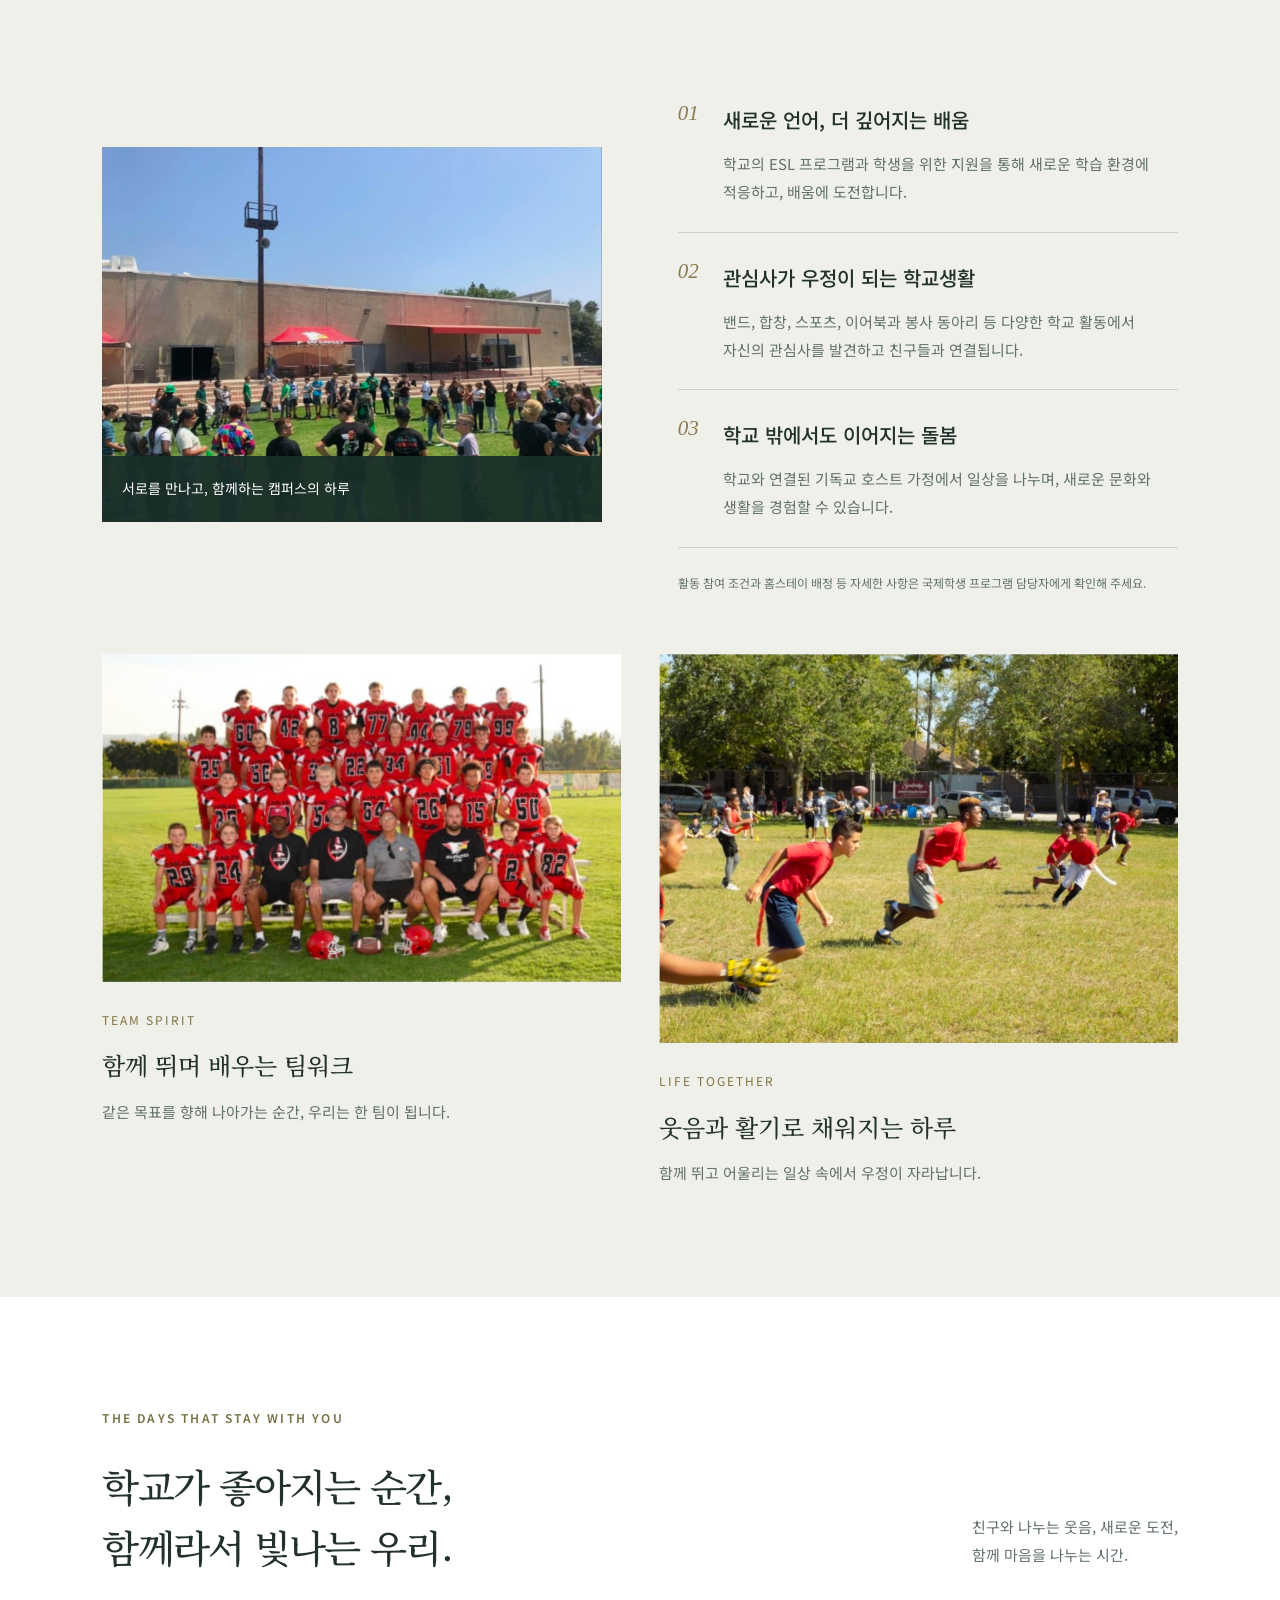
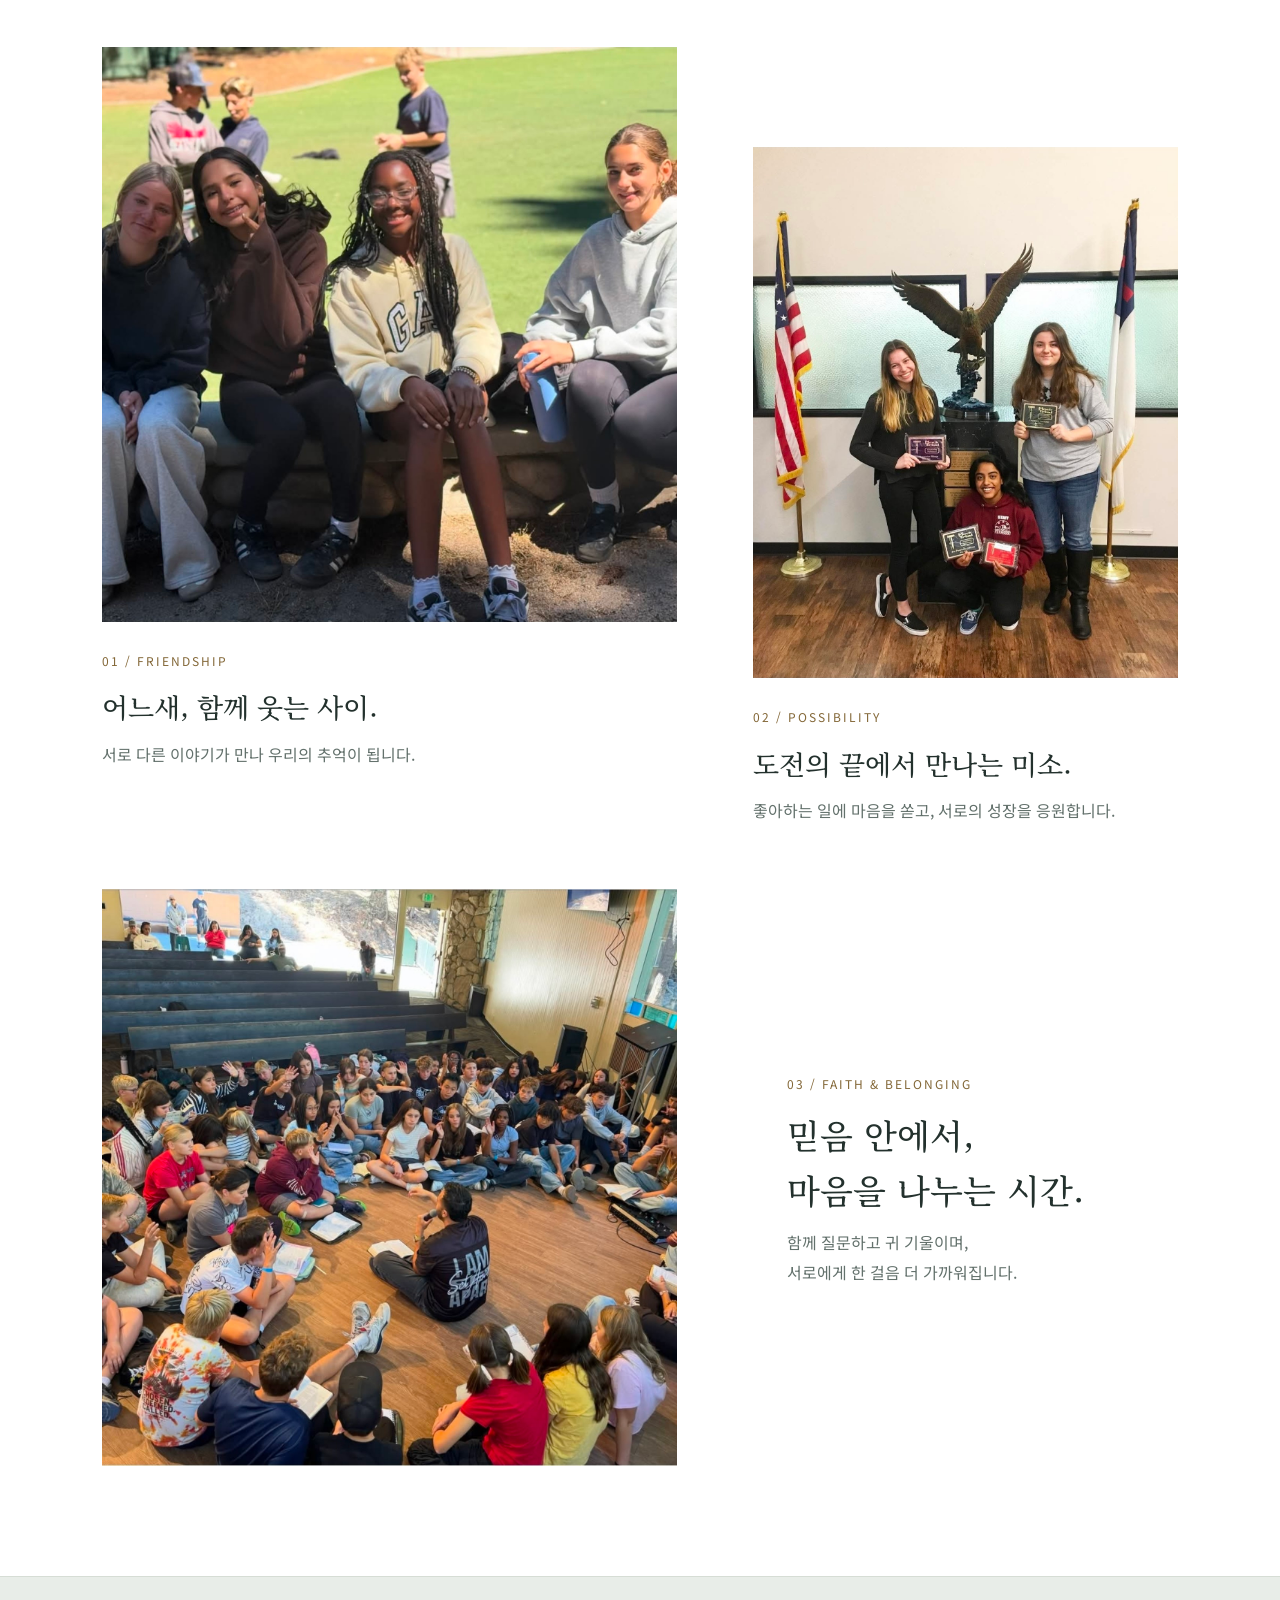
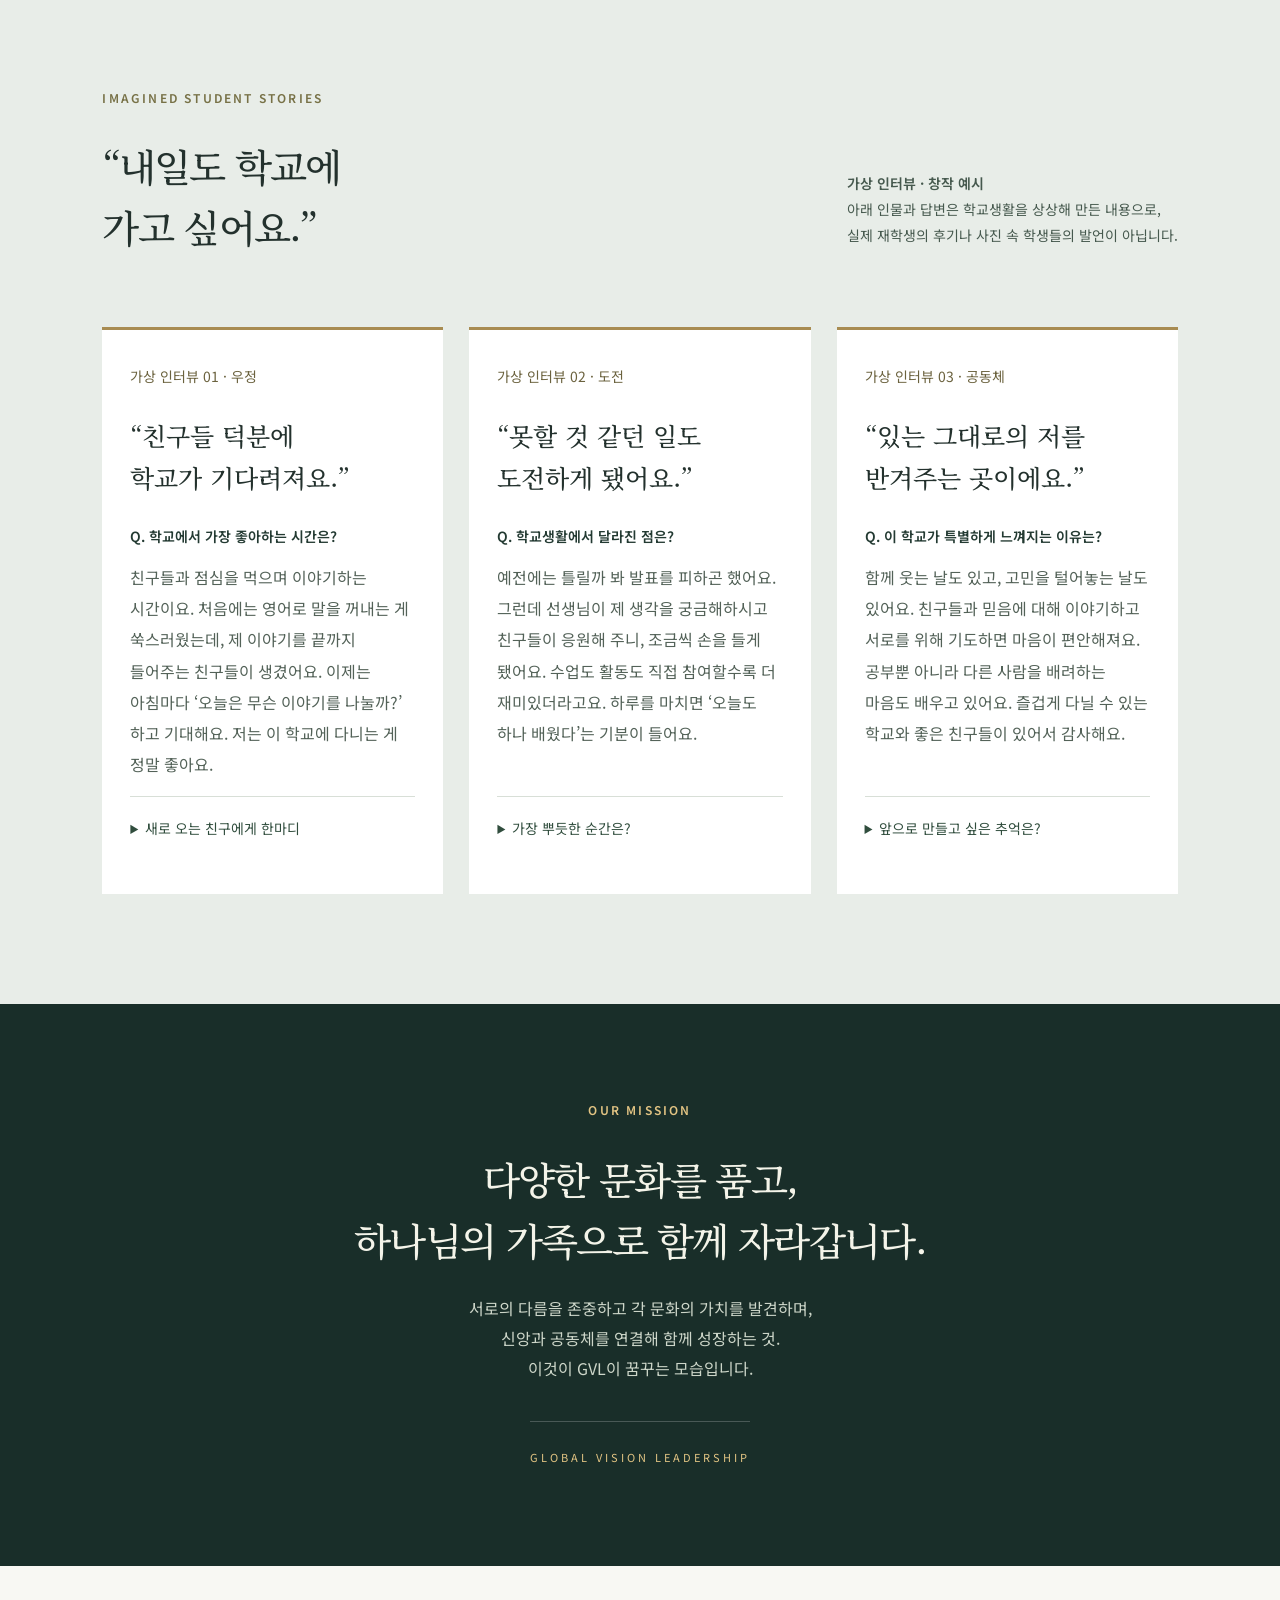
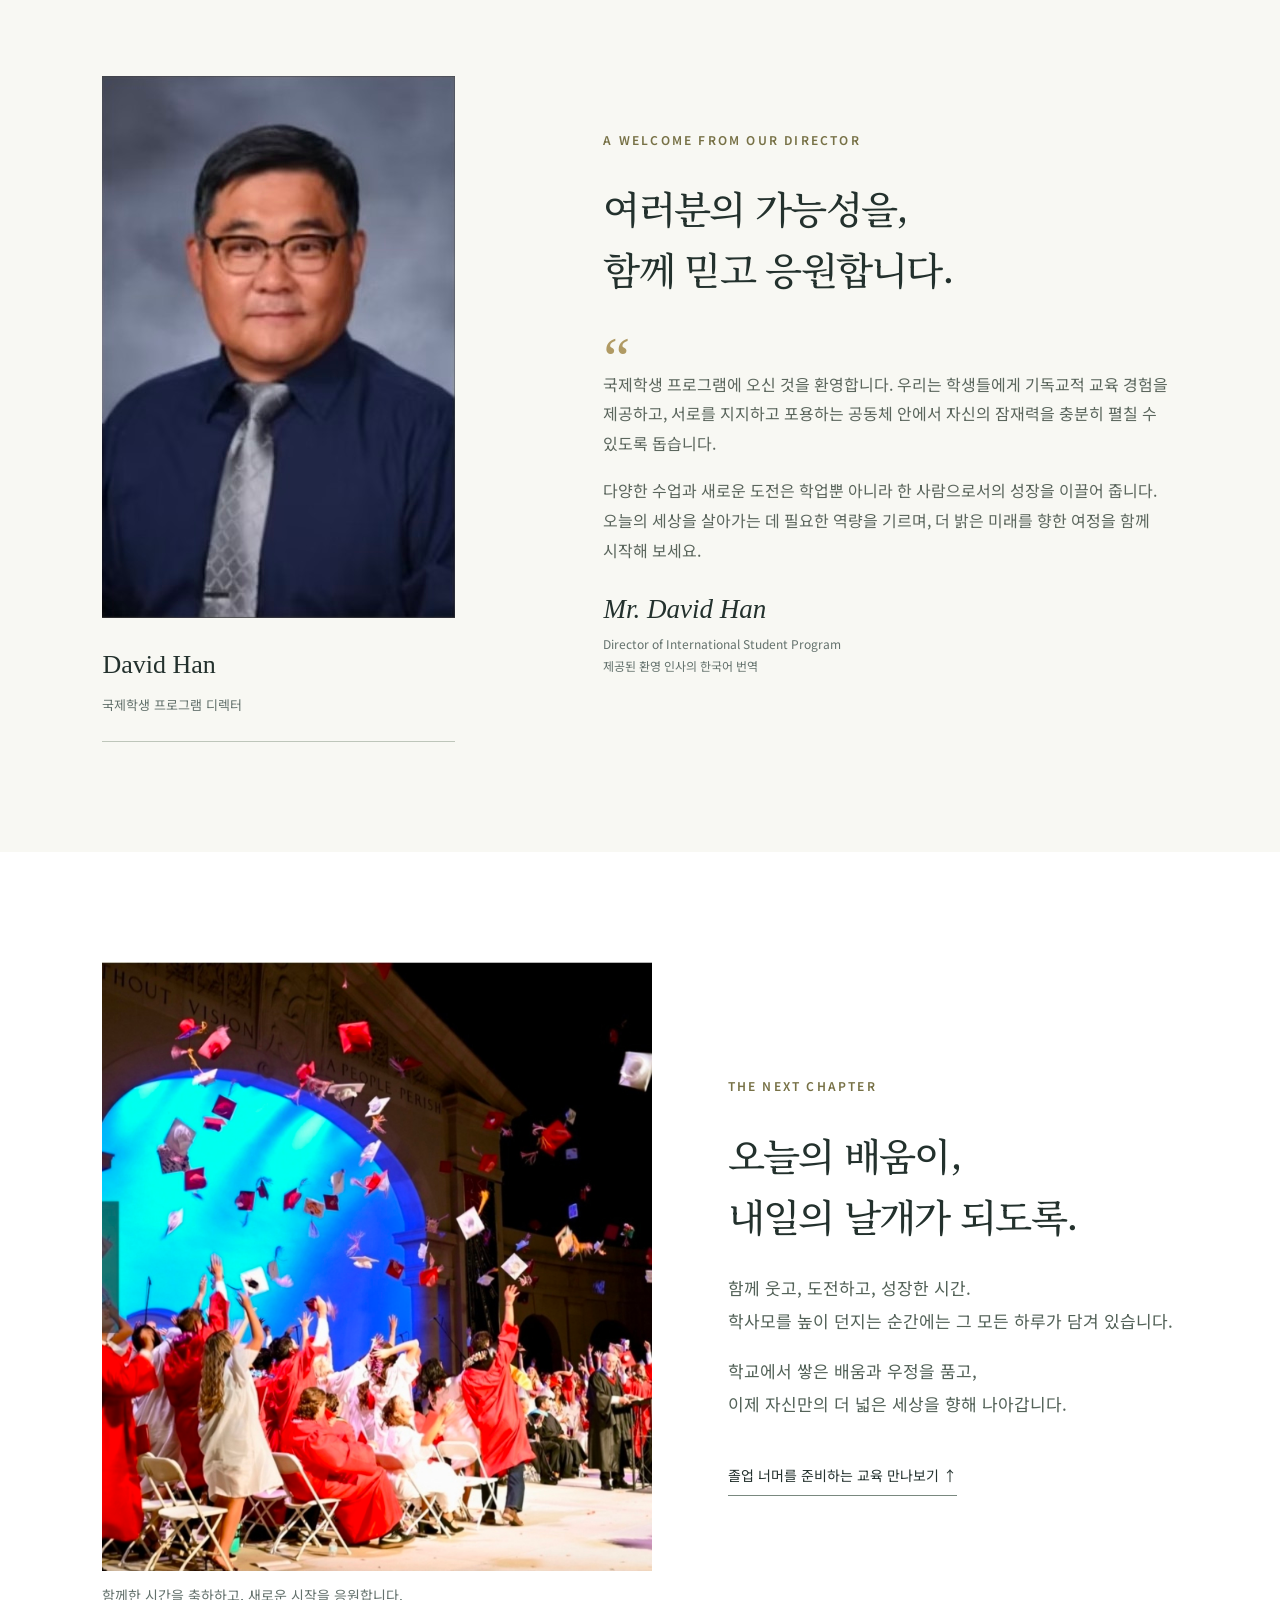
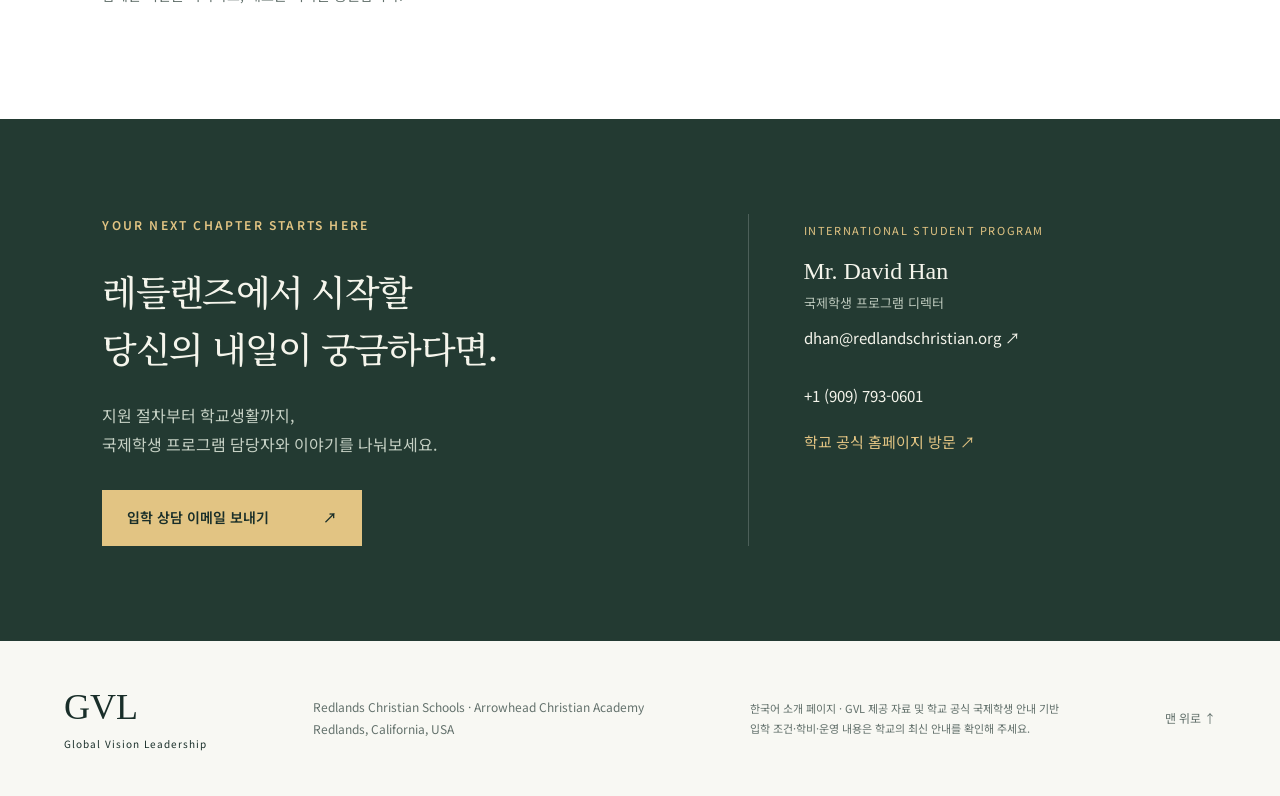
==== commit b1374057: "Add supplied graduation photograph and bilingual next-chapter section" ====
--- a/index.html
+++ b/index.html
@@ -1,5 +1,5 @@
 <!doctype html>
-<html lang="ko"><head><meta charset="utf-8"><meta name="viewport" content="width=device-width,initial-scale=1"><meta name="theme-color" content="#192e29"><meta name="description" content="레들랜즈 크리스찬 스쿨의 Global Vision Leadership. 신앙, 문화, 배움으로 연결되는 국제학생 공동체를 만나보세요."><title>GVL — 세상을 향한 배움, 함께하는 성장</title><link rel="stylesheet" href="style.css"><link rel="preconnect" href="https://fonts.googleapis.com"><link rel="preconnect" href="https://fonts.gstatic.com" crossorigin><link href="https://fonts.googleapis.com/css2?family=Noto+Sans+KR:wght@400;500;600;700&family=Noto+Serif+KR:wght@400;500;600&display=swap" rel="stylesheet"><style>.school-profile{background:#fff}.school-lead{max-width:820px;font-size:18px;line-height:1.9;color:#536258}.school-grid{display:grid;grid-template-columns:repeat(2,minmax(0,1fr));gap:36px 60px;margin-top:44px}.school-grid article{border-top:1px solid #bac6b9;padding-top:26px}.school-grid article>span{font-size:12px;letter-spacing:2px;color:#806739}.school-grid h3{font-family:'Noto Serif KR',serif;font-size:25px;font-weight:500;margin:17px 0}.school-grid p{font-size:16px;color:#536258}.school-source{font-size:14px;color:#63716c;margin:38px 0 0}.school-profile .text-link{margin-top:0}@media(max-width:620px){.school-grid{grid-template-columns:1fr;gap:28px}.school-lead{font-size:16px}.school-grid h3{font-size:23px}}</style></head>
+<html lang="ko"><head><meta charset="utf-8"><meta name="viewport" content="width=device-width,initial-scale=1"><meta name="theme-color" content="#192e29"><meta name="description" content="레들랜즈 크리스찬 스쿨의 Global Vision Leadership. 신앙, 문화, 배움으로 연결되는 국제학생 공동체를 만나보세요."><title>GVL — 세상을 향한 배움, 함께하는 성장</title><link rel="stylesheet" href="style.css"><link rel="preconnect" href="https://fonts.googleapis.com"><link rel="preconnect" href="https://fonts.gstatic.com" crossorigin><link href="https://fonts.googleapis.com/css2?family=Noto+Sans+KR:wght@400;500;600;700&family=Noto+Serif+KR:wght@400;500;600&display=swap" rel="stylesheet"><style>.school-profile{background:#fff}.school-lead{max-width:820px;font-size:18px;line-height:1.9;color:#536258}.school-grid{display:grid;grid-template-columns:repeat(2,minmax(0,1fr));gap:36px 60px;margin-top:44px}.school-grid article{border-top:1px solid #bac6b9;padding-top:26px}.school-grid article>span{font-size:12px;letter-spacing:2px;color:#806739}.school-grid h3{font-family:'Noto Serif KR',serif;font-size:25px;font-weight:500;margin:17px 0}.school-grid p{font-size:16px;color:#536258}.school-source{font-size:14px;color:#63716c;margin:38px 0 0}.school-profile .text-link{margin-top:0}@media(max-width:620px){.school-grid{grid-template-columns:1fr;gap:28px}.school-lead{font-size:16px}.school-grid h3{font-size:23px}}</style><style>.graduation{display:grid;grid-template-columns:1.1fr .9fr;align-items:center;gap:7%;background:#fff}.graduation figure{margin:0}.graduation img{display:block;width:100%;height:auto}.graduation figcaption{font-size:14px;color:#63716c;margin-top:12px}.graduation-copy>p:not(.eyebrow){color:#536258;font-size:17px;line-height:1.95}.graduation .text-link{margin-top:20px}@media(max-width:620px){.graduation{grid-template-columns:1fr;gap:32px}.graduation-copy>p:not(.eyebrow){font-size:16px}}</style></head>
 <body><a class="skip" href="#main">본문으로 이동</a><header><a class="brand" href="#" aria-label="GVL 홈"><b>GVL<span>✦</span></b><span>GLOBAL VISION LEADERSHIP<br><small>REDLANDS CHRISTIAN SCHOOLS</small></span></a><nav aria-label="주 메뉴"><a href="#about">GVL 소개</a><a href="#life">배움과 일상</a><a href="#stories">학생 이야기</a><a href="#welcome">환영 인사</a><a class="nav-cta" href="#contact">입학 문의 ↗</a></nav><div class="language-switch" aria-label="Language"><a href="index.html" lang="ko" aria-current="page">한국어</a><span>/</span><a href="en.html" lang="en" >English</a></div><button class="menu" aria-label="메뉴 열기" aria-expanded="false">☰</button></header>
 <main id="main"><section class="hero"><div class="hero-image" role="img" aria-label="레들랜즈 크리스찬 스쿨 학생들의 학교생활"></div><div class="hero-shade"></div><div class="hero-content"><p class="eyebrow light">CALIFORNIA, REDLANDS · INTERNATIONAL COMMUNITY</p><h1>더 넓은 세상에서,<br>나답게 자라는 시간.</h1><p class="hero-copy">서로 다른 문화가 만나 친구가 되고,<br>신앙 위에 배움이 쌓여 내일의 가능성이 됩니다.<br>레들랜즈의 GVL에서, 여러분의 이야기를 시작하세요.</p><a class="button gold" href="#about">GVL 만나보기 <span>↓</span></a></div><div class="hero-bottom"><span>Global Vision Leadership</span><span>믿음으로 연결되고, 세상을 향해 성장합니다.</span><span>01 — OUR COMMUNITY</span></div></section>
 <section id="about" class="intro section"><div><p class="eyebrow">A PLACE TO BELONG</p><h2>국경을 넘어 만나는<br>우리의 공동체.</h2></div><div class="intro-text"><p class="lead">새로운 나라에서의 시작이<br>혼자가 아닌, 함께하는 여정이 되도록.</p><p>GVL(Global Vision Leadership)은 레들랜즈 크리스찬 스쿨 고등부, Arrowhead Christian Academy와 함께하는 공동체입니다. 서로 다른 배경을 가진 학생들이 각자의 문화를 나누고, 기독교 신앙 안에서 함께 성장하는 것을 지향합니다.</p><p>다양성을 존중하는 마음, 서로를 이해하는 시선, 그리고 다른 사람에게 좋은 영향을 주려는 용기. GVL이 소중하게 생각하는 가치입니다.</p><a class="text-link" href="https://www.redlandschristian.org/international" target="_blank" rel="noopener">학교 국제학생 프로그램 공식 안내 ↗</a></div></section>
@@ -10,5 +10,6 @@
 <section id="stories" class="section stories" aria-labelledby="stories-title"><div class="section-top"><div><p class="eyebrow">IMAGINED STUDENT STORIES</p><h2 id="stories-title">“내일도 학교에<br>가고 싶어요.”</h2></div><p class="fiction-note"><strong>가상 인터뷰 · 창작 예시</strong><br>아래 인물과 답변은 학교생활을 상상해 만든 내용으로,<br>실제 재학생의 후기나 사진 속 학생들의 발언이 아닙니다.</p></div><div class="story-grid"><article class="story-card"><span class="story-label">가상 인터뷰 01 · 우정</span><h3>“친구들 덕분에<br>학교가 기다려져요.”</h3><p class="story-question">Q. 학교에서 가장 좋아하는 시간은?</p><p>친구들과 점심을 먹으며 이야기하는 시간이요. 처음에는 영어로 말을 꺼내는 게 쑥스러웠는데, 제 이야기를 끝까지 들어주는 친구들이 생겼어요. 이제는 아침마다 ‘오늘은 무슨 이야기를 나눌까?’ 하고 기대해요. 저는 이 학교에 다니는 게 정말 좋아요.</p><details><summary>새로 오는 친구에게 한마디</summary><p>처음부터 완벽하게 말하려고 하지 않아도 괜찮아요. 먼저 웃으며 인사해 보세요. 저도 그 작은 인사에서 우정이 시작됐거든요!</p></details></article><article class="story-card"><span class="story-label">가상 인터뷰 02 · 도전</span><h3>“못할 것 같던 일도<br>도전하게 됐어요.”</h3><p class="story-question">Q. 학교생활에서 달라진 점은?</p><p>예전에는 틀릴까 봐 발표를 피하곤 했어요. 그런데 선생님이 제 생각을 궁금해하시고 친구들이 응원해 주니, 조금씩 손을 들게 됐어요. 수업도 활동도 직접 참여할수록 더 재미있더라고요. 하루를 마치면 ‘오늘도 하나 배웠다’는 기분이 들어요.</p><details><summary>가장 뿌듯한 순간은?</summary><p>발표를 마치고 친구들과 웃으며 이야기를 나눴을 때요. 완벽한 발표는 아니었지만, 스스로 한 걸음 나아갔다는 게 정말 기뻤어요.</p></details></article><article class="story-card"><span class="story-label">가상 인터뷰 03 · 공동체</span><h3>“있는 그대로의 저를<br>반겨주는 곳이에요.”</h3><p class="story-question">Q. 이 학교가 특별하게 느껴지는 이유는?</p><p>함께 웃는 날도 있고, 고민을 털어놓는 날도 있어요. 친구들과 믿음에 대해 이야기하고 서로를 위해 기도하면 마음이 편안해져요. 공부뿐 아니라 다른 사람을 배려하는 마음도 배우고 있어요. 즐겁게 다닐 수 있는 학교와 좋은 친구들이 있어서 감사해요.</p><details><summary>앞으로 만들고 싶은 추억은?</summary><p>새로 온 친구에게 먼저 다가가 함께 어울리고 싶어요. 제가 느꼈던 따뜻함을 다른 친구에게도 전해 주고 싶거든요.</p></details></article></div></section>
 <section class="mission"><p class="eyebrow light">OUR MISSION</p><h2>다양한 문화를 품고,<br>하나님의 가족으로 함께 자라갑니다.</h2><p>서로의 다름을 존중하고 각 문화의 가치를 발견하며,<br>신앙과 공동체를 연결해 함께 성장하는 것.<br>이것이 GVL이 꿈꾸는 모습입니다.</p><span class="mission-sign">GLOBAL VISION LEADERSHIP</span></section>
 <section id="welcome" class="section welcome"><div class="portrait-wrap"><div class="portrait"><img src="assets/director-message.jpg" alt="국제학생 프로그램 디렉터 David Han" loading="lazy"></div><div class="portrait-label"><b>David Han</b><span>국제학생 프로그램 디렉터</span></div></div><div class="welcome-text"><p class="eyebrow">A WELCOME FROM OUR DIRECTOR</p><h2>여러분의 가능성을,<br>함께 믿고 응원합니다.</h2><div class="quote-mark">“</div><blockquote><p>국제학생 프로그램에 오신 것을 환영합니다. 우리는 학생들에게 기독교적 교육 경험을 제공하고, 서로를 지지하고 포용하는 공동체 안에서 자신의 잠재력을 충분히 펼칠 수 있도록 돕습니다.</p><p>다양한 수업과 새로운 도전은 학업뿐 아니라 한 사람으로서의 성장을 이끌어 줍니다. 오늘의 세상을 살아가는 데 필요한 역량을 기르며, 더 밝은 미래를 향한 여정을 함께 시작해 보세요.</p></blockquote><p class="signature">Mr. David Han</p><p class="fine">Director of International Student Program<br>제공된 환영 인사의 한국어 번역</p></div></section>
+<section class="section graduation" aria-labelledby="graduation-title"><figure><a href="assets/graduation.jpg" target="_blank" rel="noopener" aria-label="졸업 사진 크게 보기"><img src="assets/graduation.jpg" alt="붉은색과 흰색 졸업 가운을 입은 졸업생들이 학사모를 공중으로 던지며 축하하는 모습" loading="lazy"></a><figcaption>함께한 시간을 축하하고, 새로운 시작을 응원합니다.</figcaption></figure><div class="graduation-copy"><p class="eyebrow">THE NEXT CHAPTER</p><h2 id="graduation-title">오늘의 배움이,<br>내일의 날개가 되도록.</h2><p>함께 웃고, 도전하고, 성장한 시간.<br>학사모를 높이 던지는 순간에는 그 모든 하루가 담겨 있습니다.</p><p>학교에서 쌓은 배움과 우정을 품고,<br>이제 자신만의 더 넓은 세상을 향해 나아갑니다.</p><a class="text-link" href="#school">졸업 너머를 준비하는 교육 만나보기 ↑</a></div></section>
 <section id="contact" class="contact"><div><p class="eyebrow light">YOUR NEXT CHAPTER STARTS HERE</p><h2>레들랜즈에서 시작할<br>당신의 내일이 궁금하다면.</h2><p>지원 절차부터 학교생활까지,<br>국제학생 프로그램 담당자와 이야기를 나눠보세요.</p><a class="button gold" href="mailto:dhan@redlandschristian.org?subject=GVL%20%EA%B5%AD%EC%A0%9C%ED%95%99%EC%83%9D%20%EC%9E%85%ED%95%99%20%EB%AC%B8%EC%9D%98">입학 상담 이메일 보내기 <span>↗</span></a></div><div class="contact-details"><div><span>INTERNATIONAL STUDENT PROGRAM</span><h3>Mr. David Han</h3><p>국제학생 프로그램 디렉터</p><a href="mailto:dhan@redlandschristian.org">dhan@redlandschristian.org ↗</a></div><a class="phone" href="tel:+19097930601">+1 (909) 793-0601</a><a class="official" href="https://www.redlandschristian.org/international" target="_blank" rel="noopener">학교 공식 홈페이지 방문 ↗</a></div></section></main>
 <footer><div class="footer-brand">GVL<span>Global Vision Leadership</span></div><p>Redlands Christian Schools · Arrowhead Christian Academy<br>Redlands, California, USA</p><small>한국어 소개 페이지 · GVL 제공 자료 및 학교 공식 국제학생 안내 기반<br>입학 조건·학비·운영 내용은 학교의 최신 안내를 확인해 주세요.</small><a href="#">맨 위로 ↑</a></footer><script>const button=document.querySelector('.menu'); const nav=document.querySelector('nav');button.addEventListener('click',()=>{const open=button.getAttribute('aria-expanded')!=='true';button.setAttribute('aria-expanded',String(open));button.setAttribute('aria-label',open?'메뉴 닫기':'메뉴 열기');nav.classList.toggle('open',open);});nav.querySelectorAll('a').forEach(a=>a.addEventListener('click',()=>{nav.classList.remove('open');button.setAttribute('aria-expanded','false');}));</script></body></html>
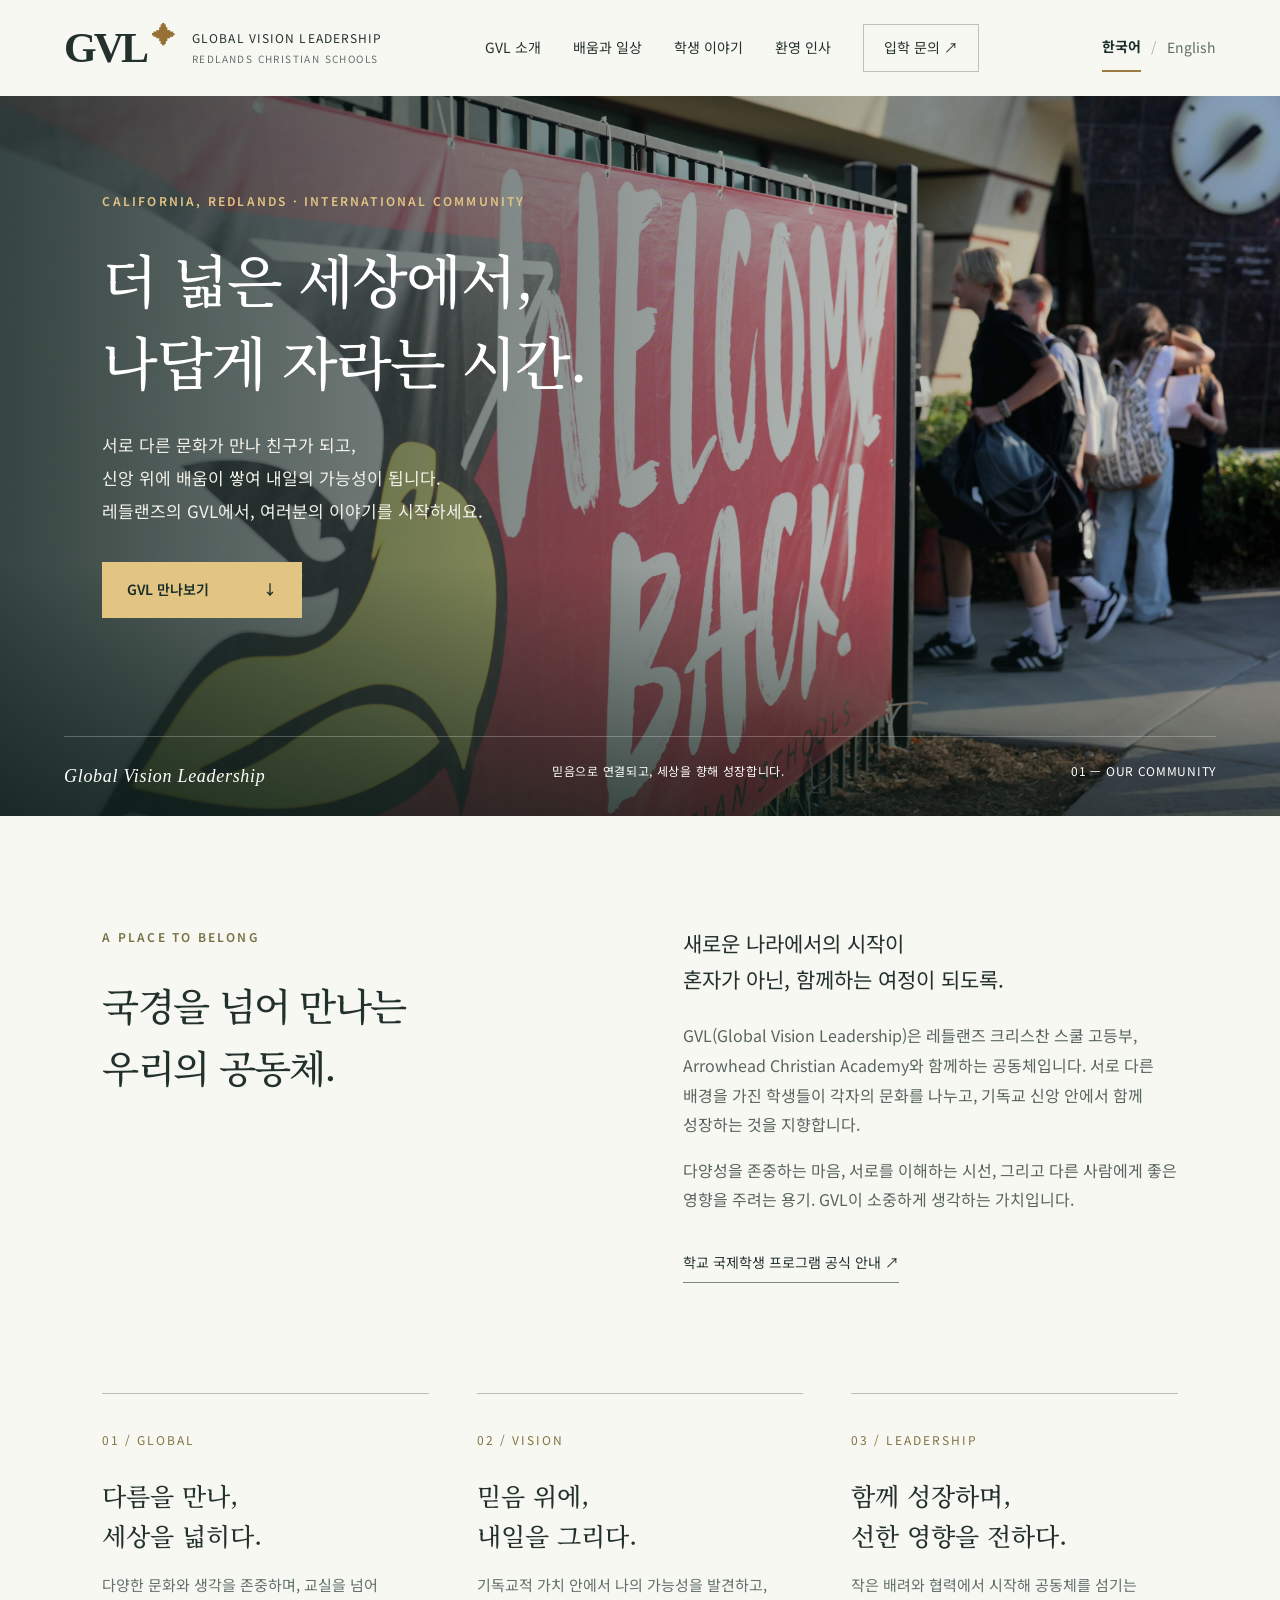
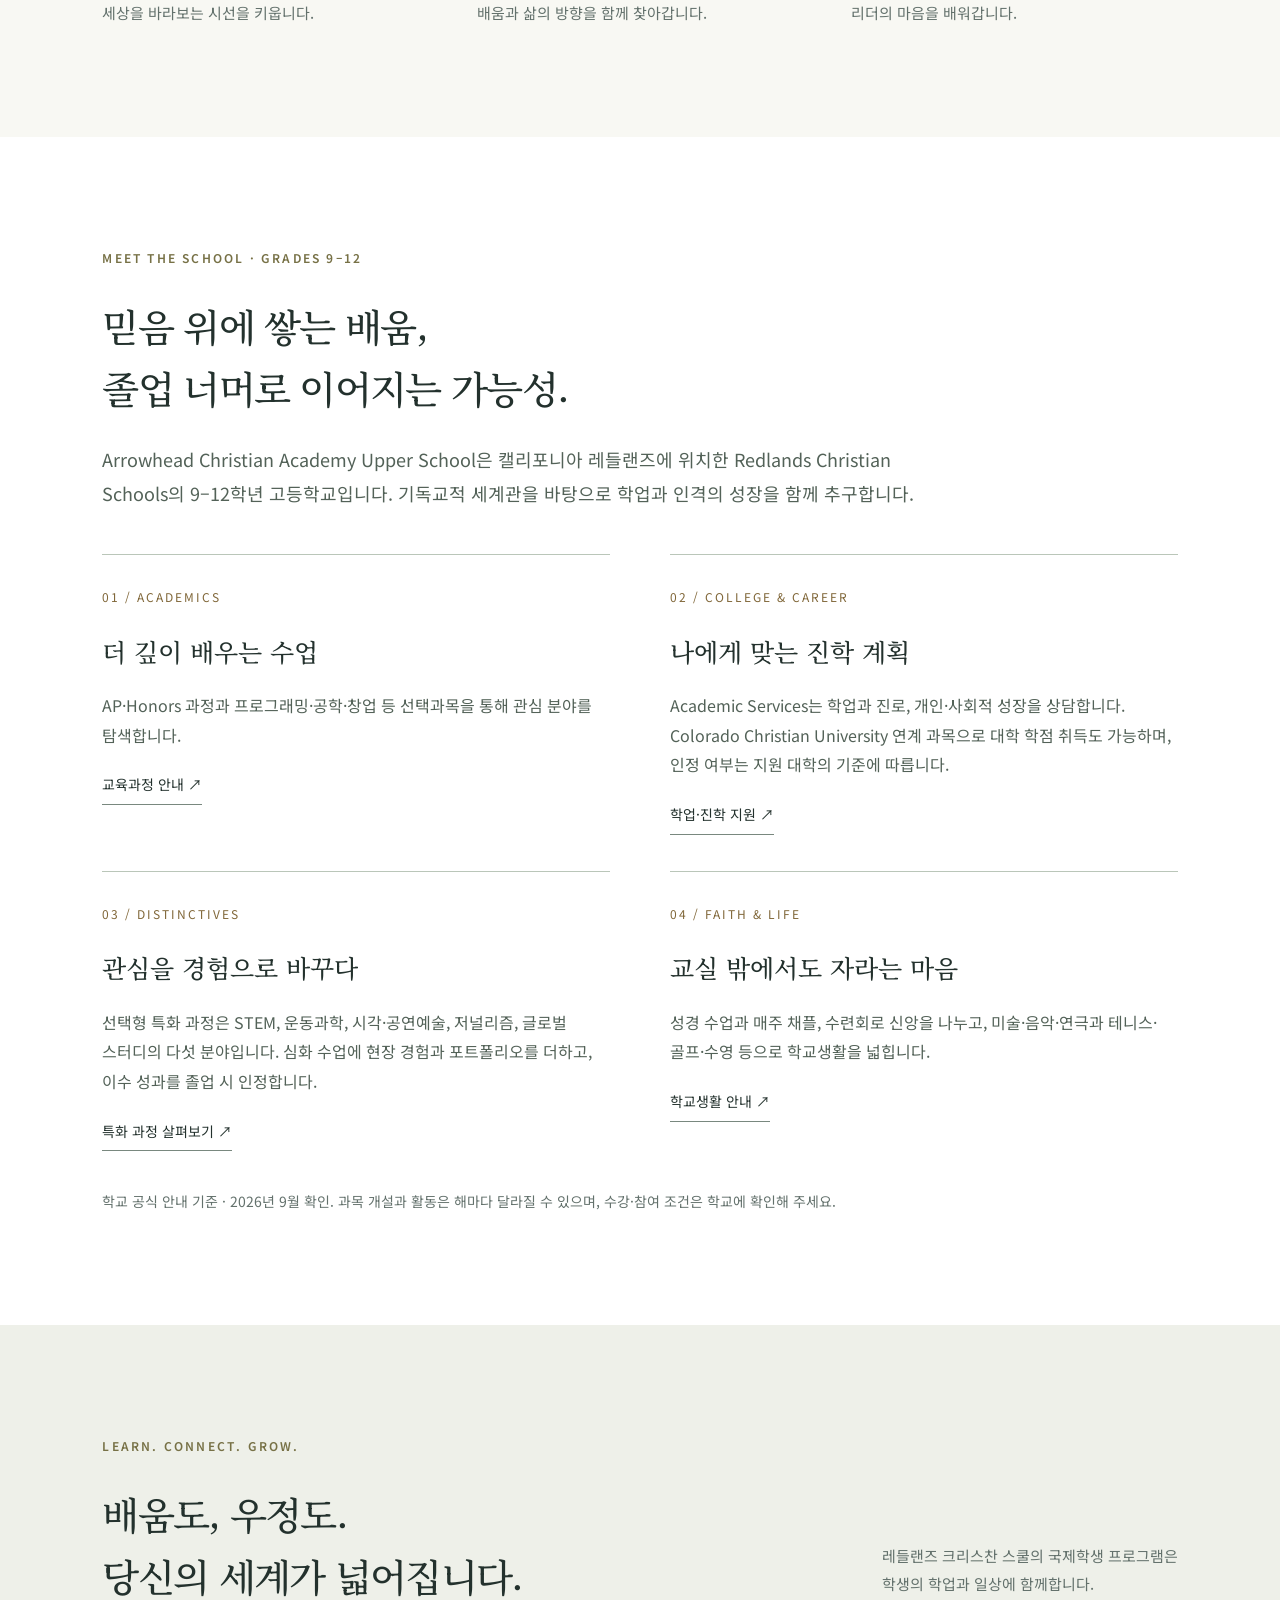
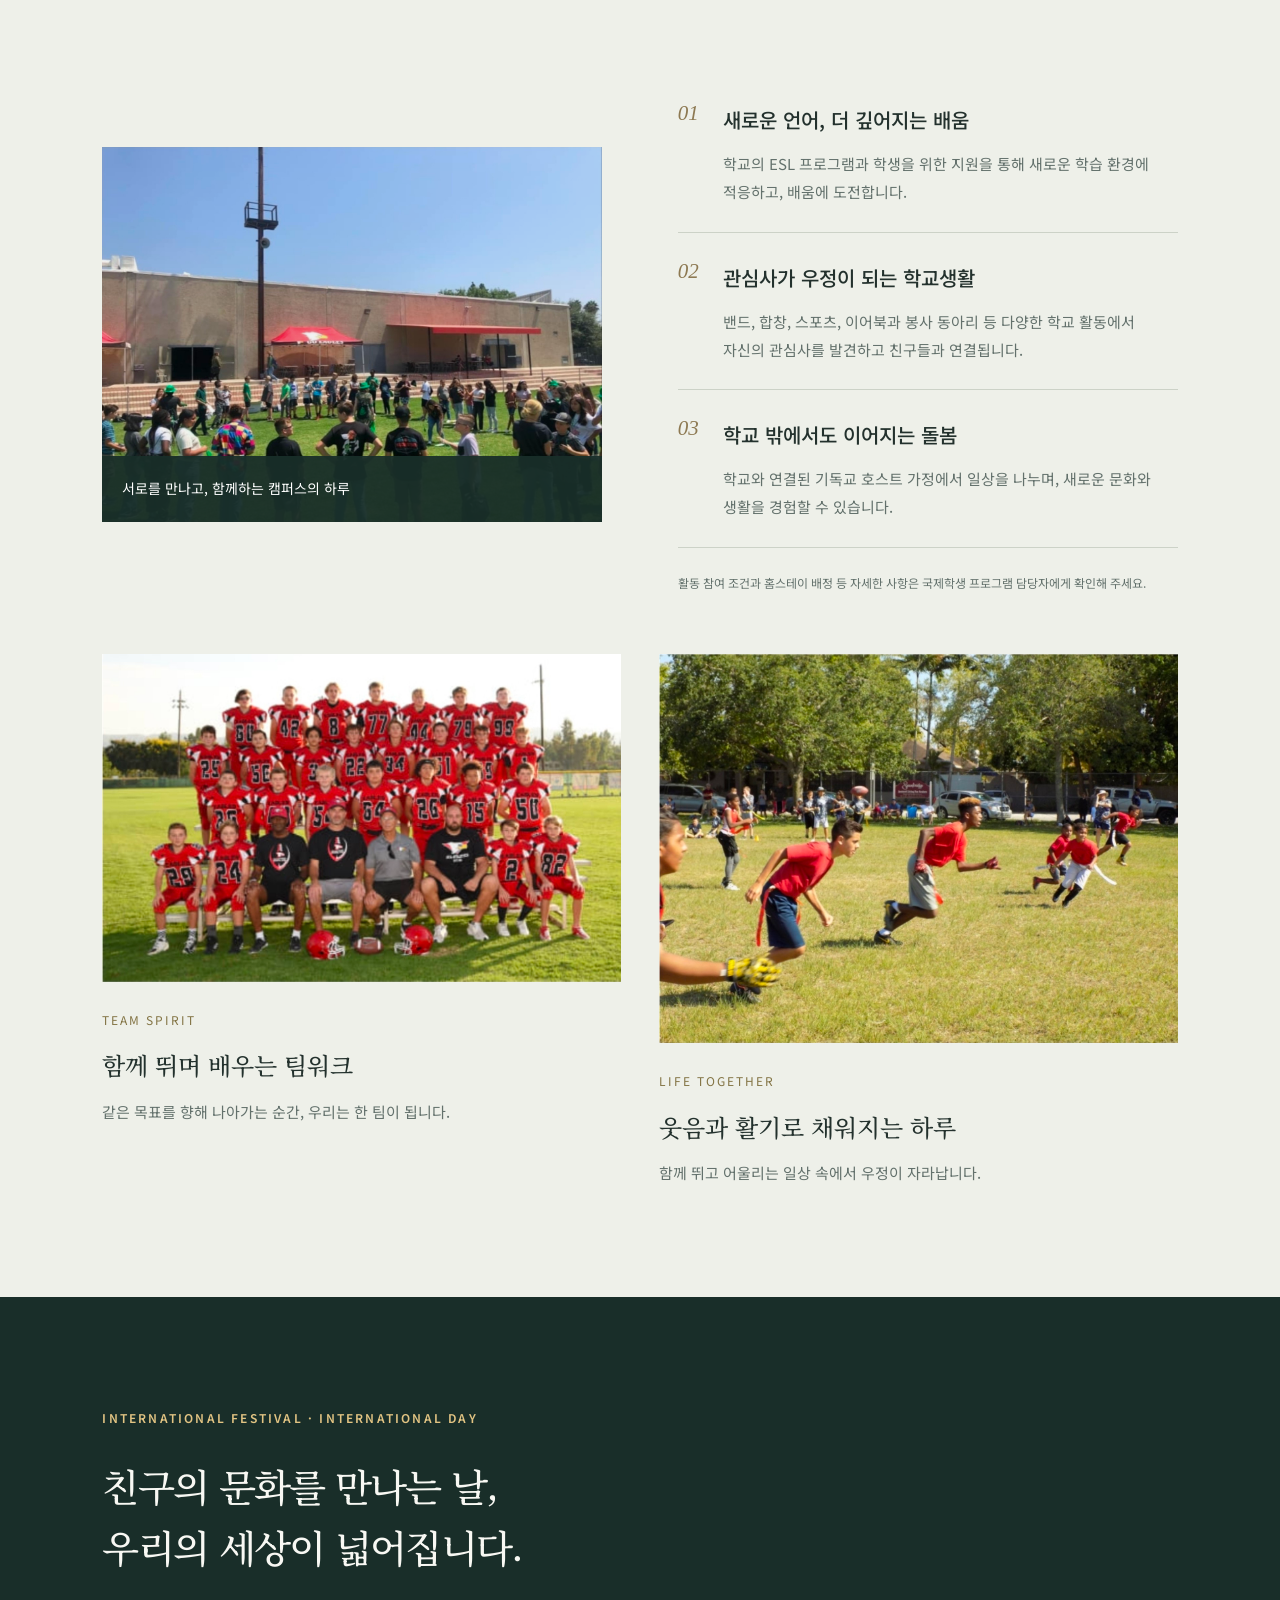
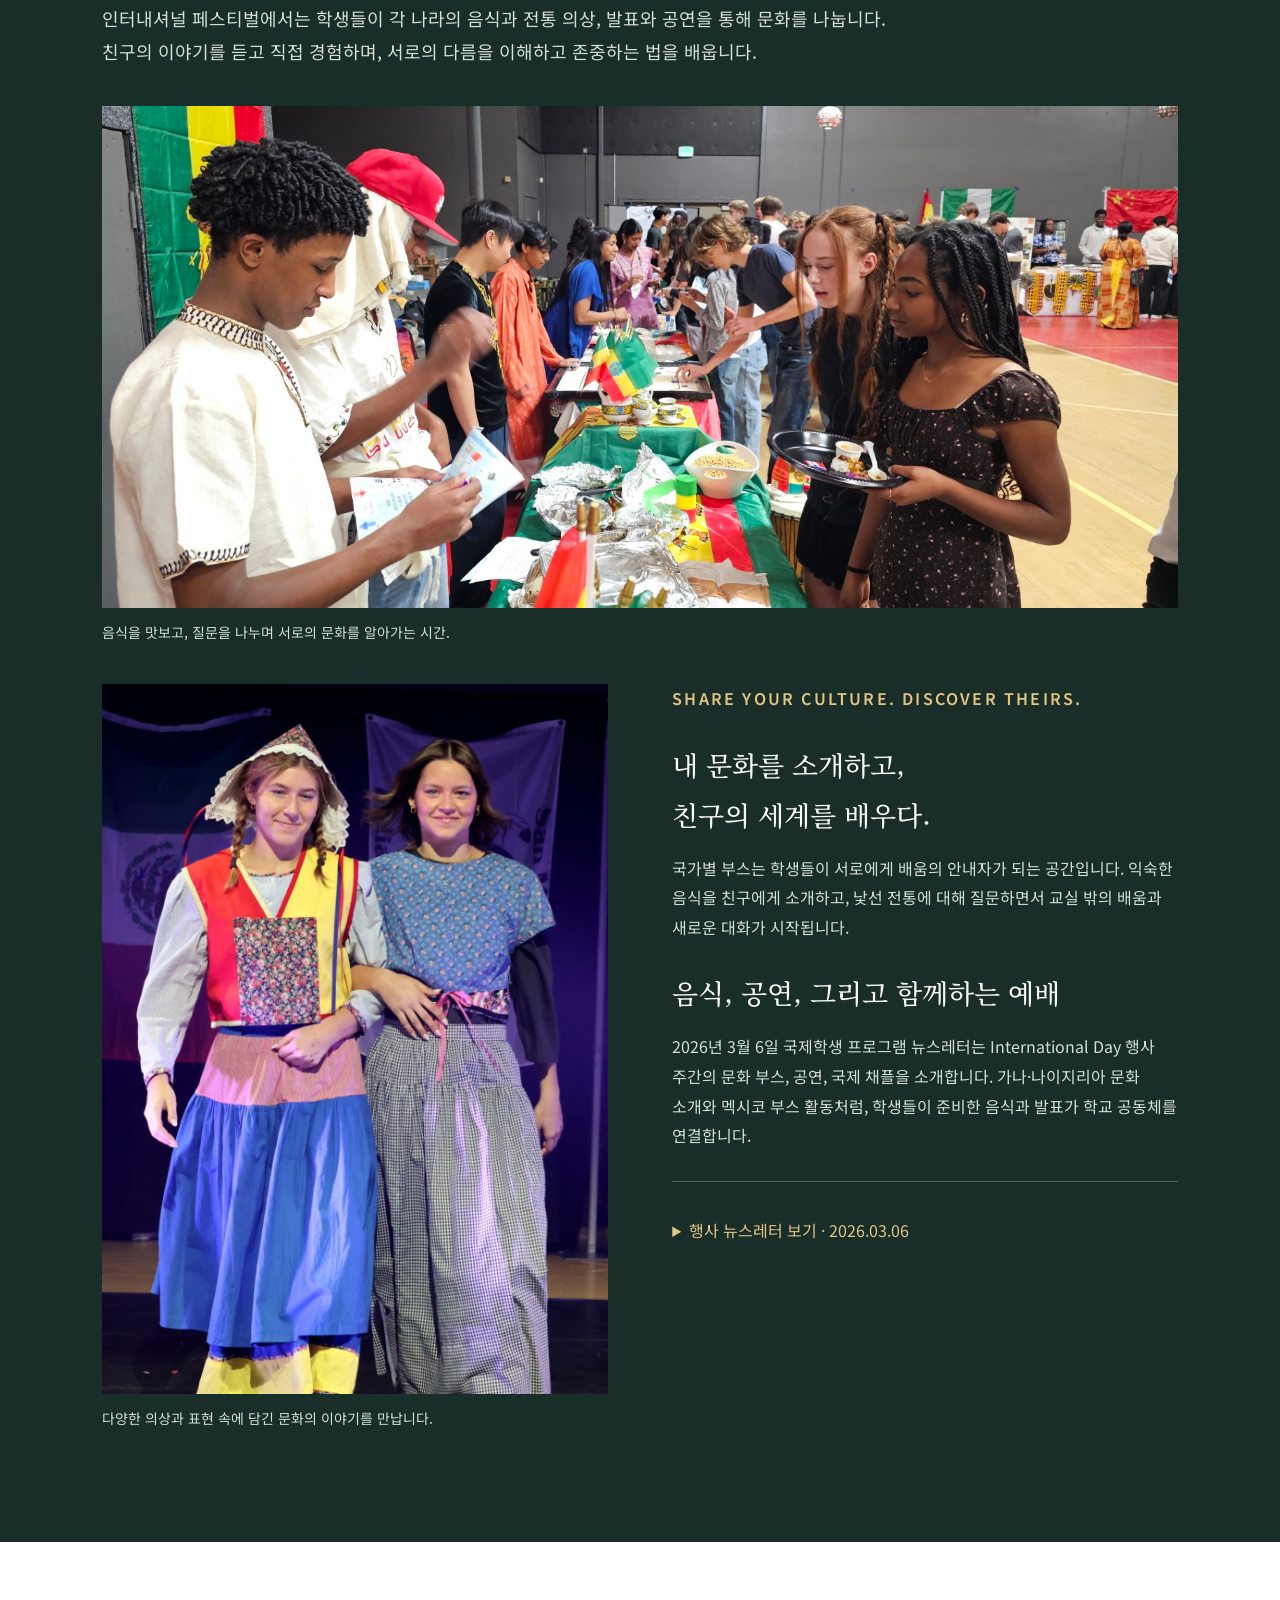
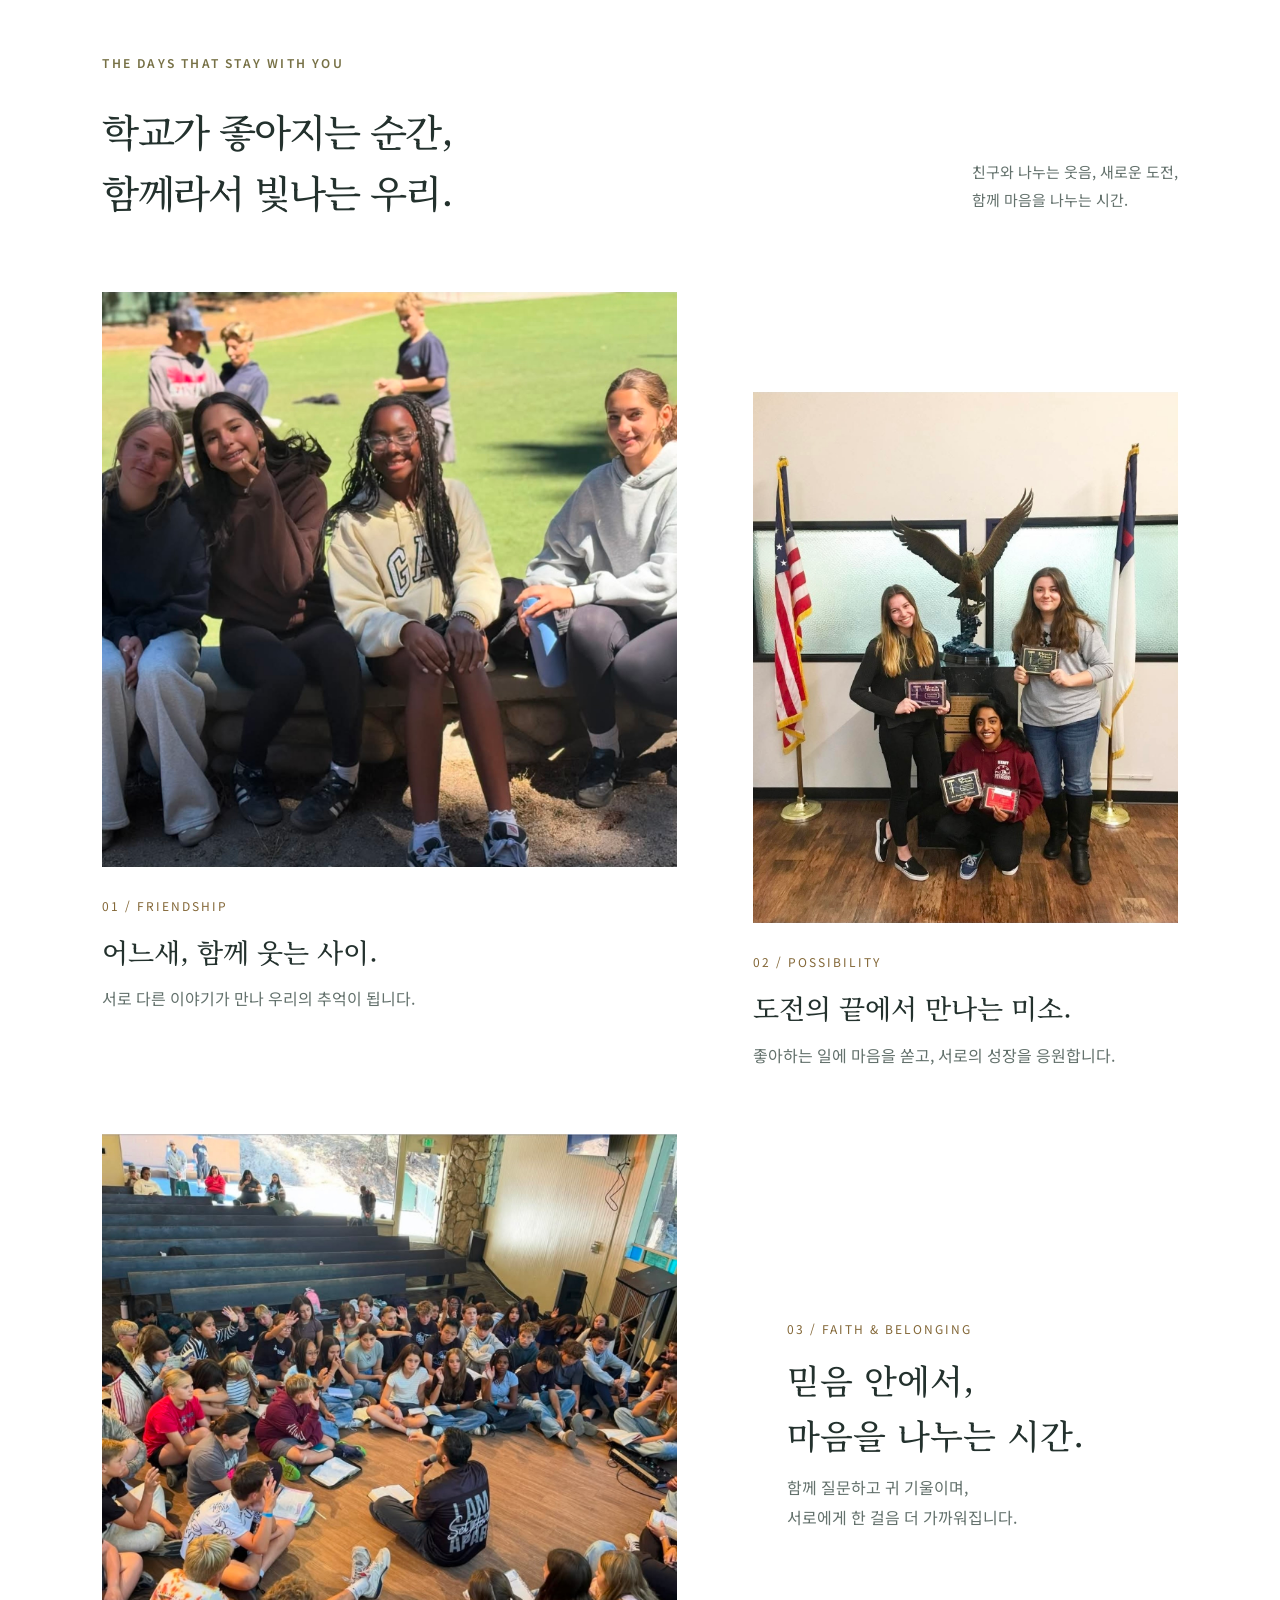
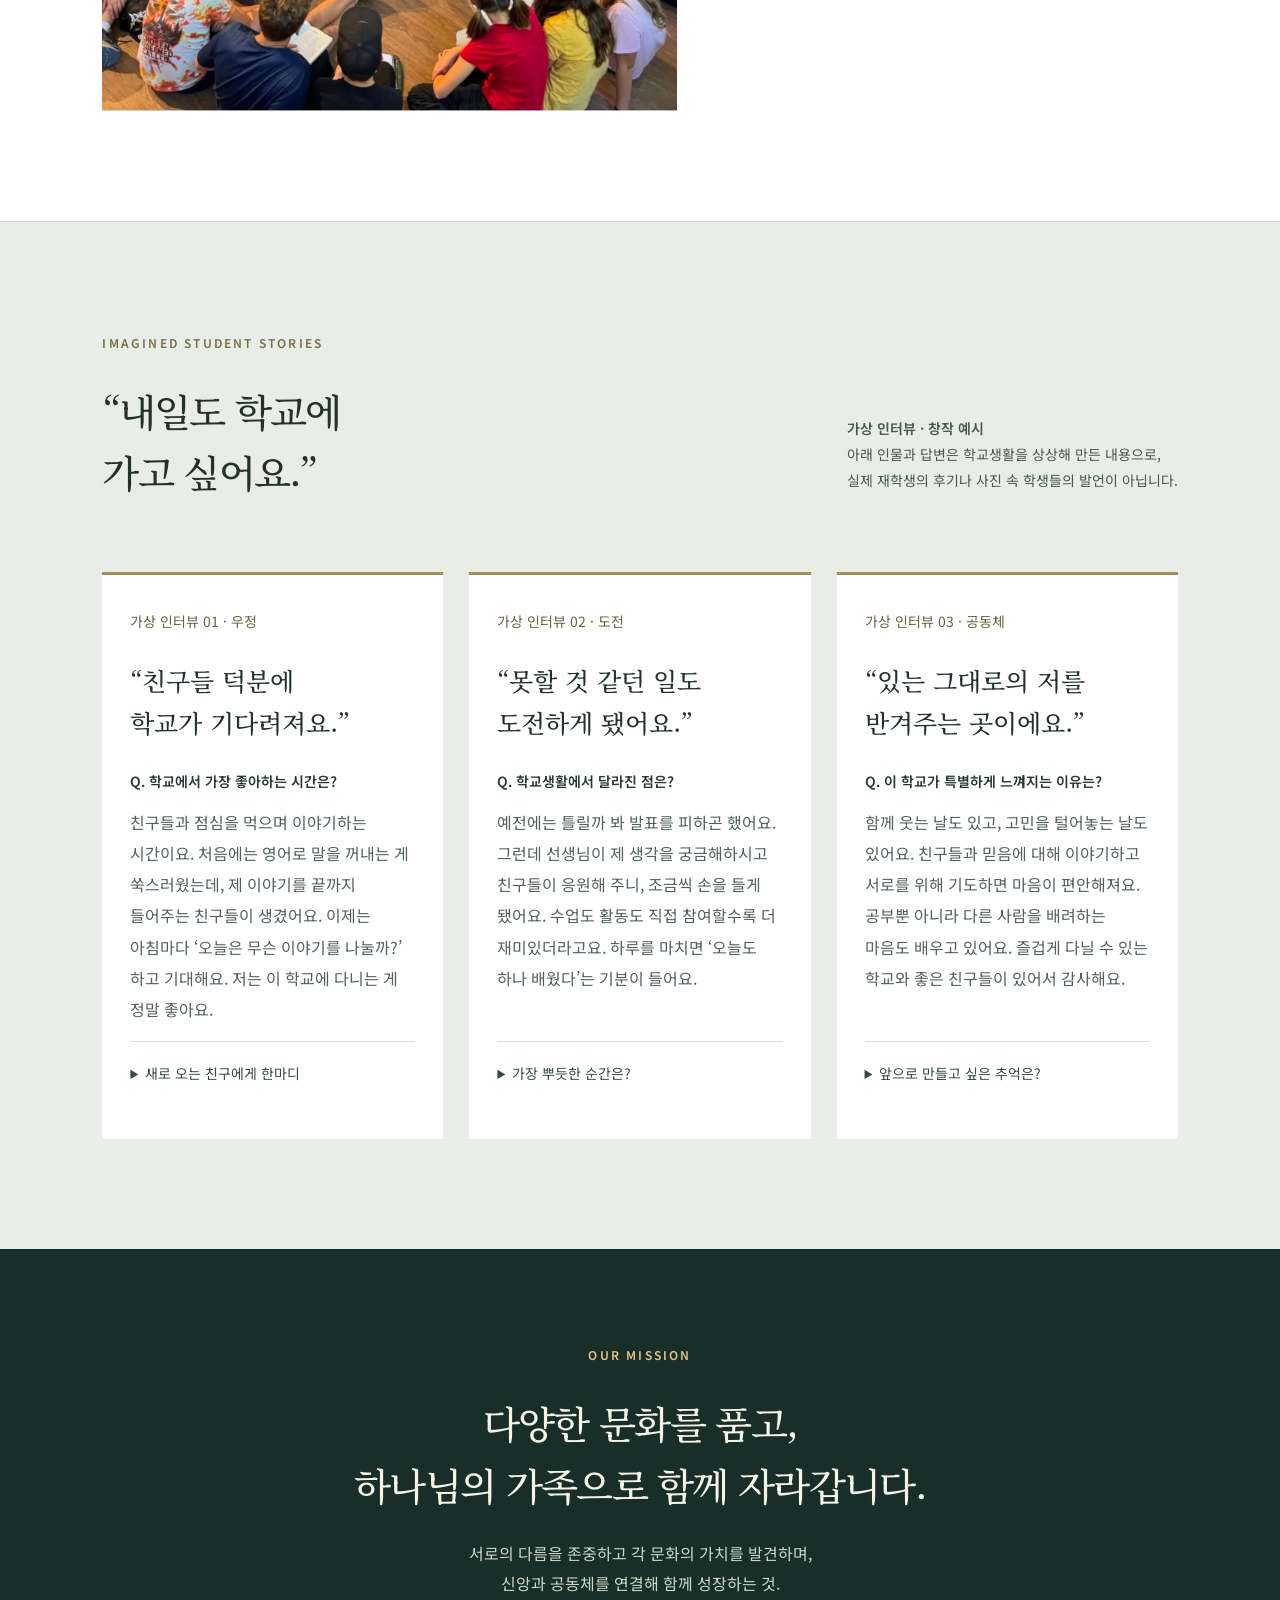
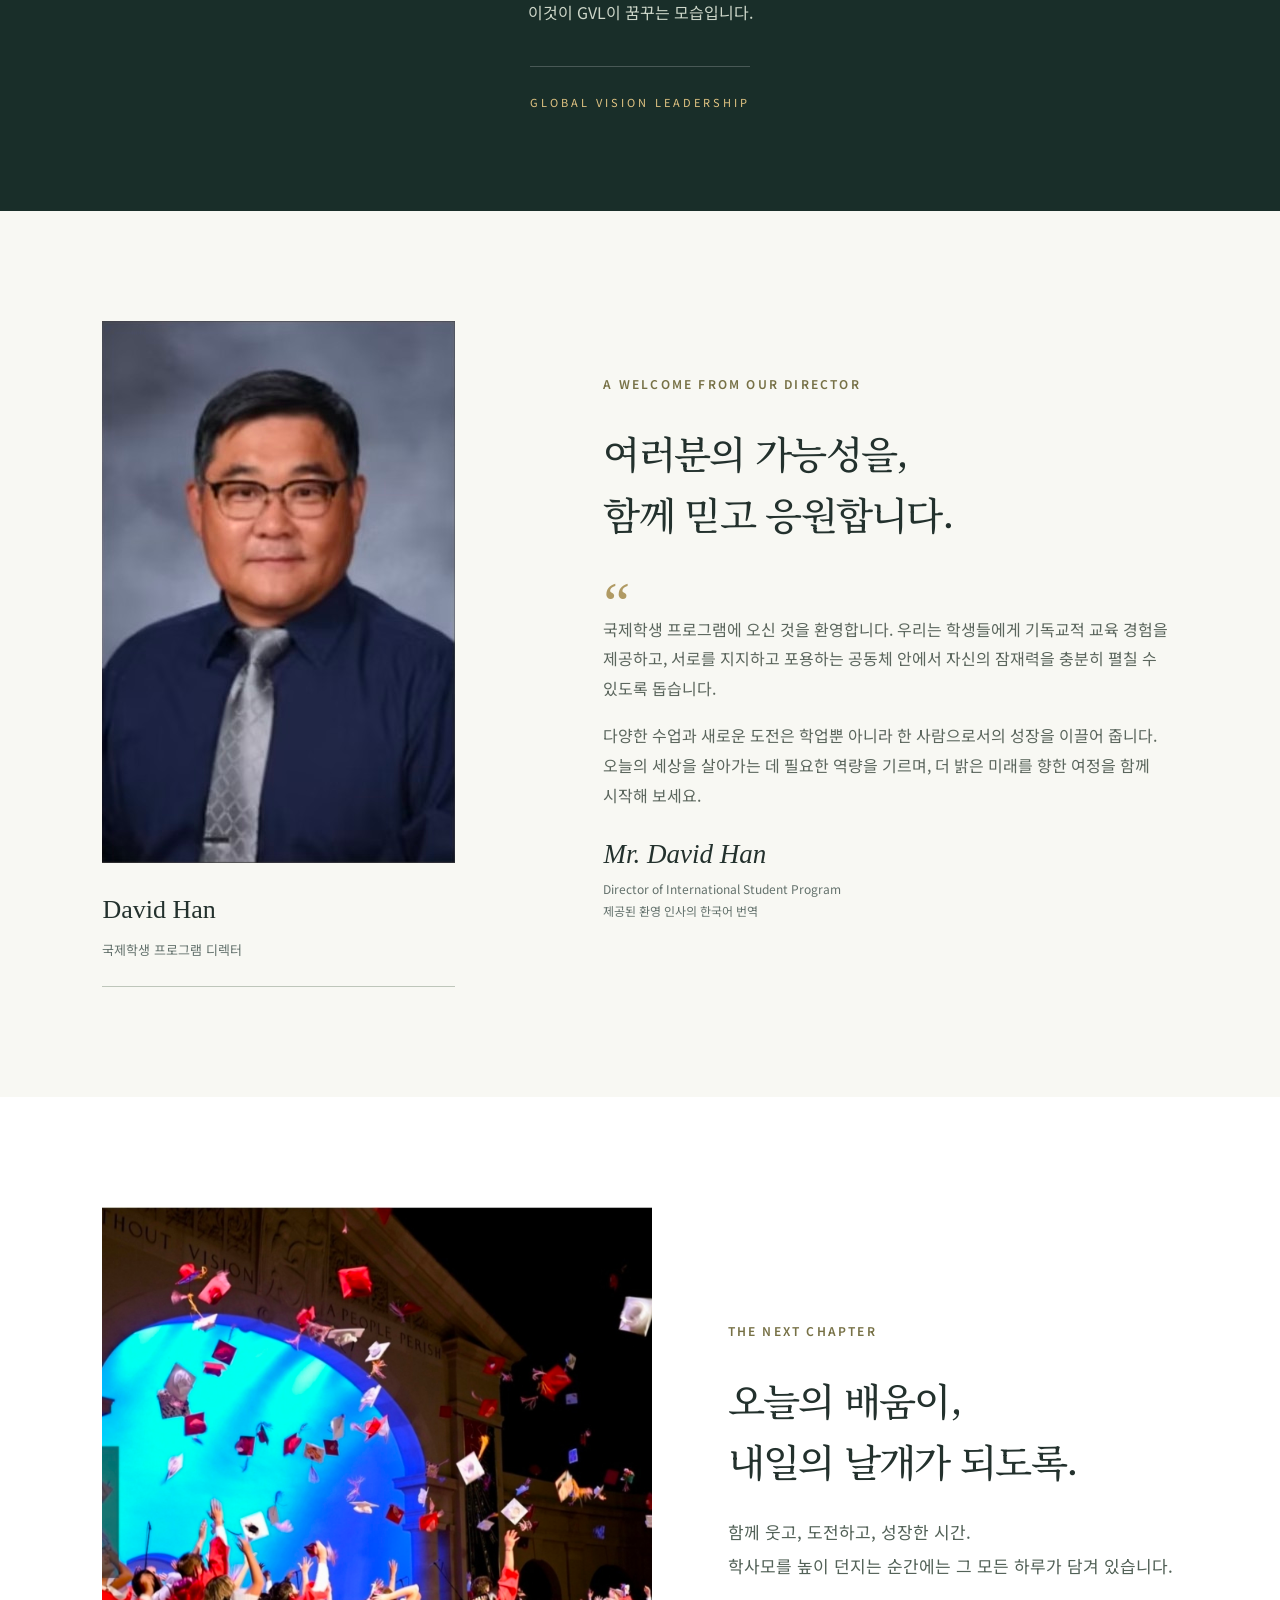
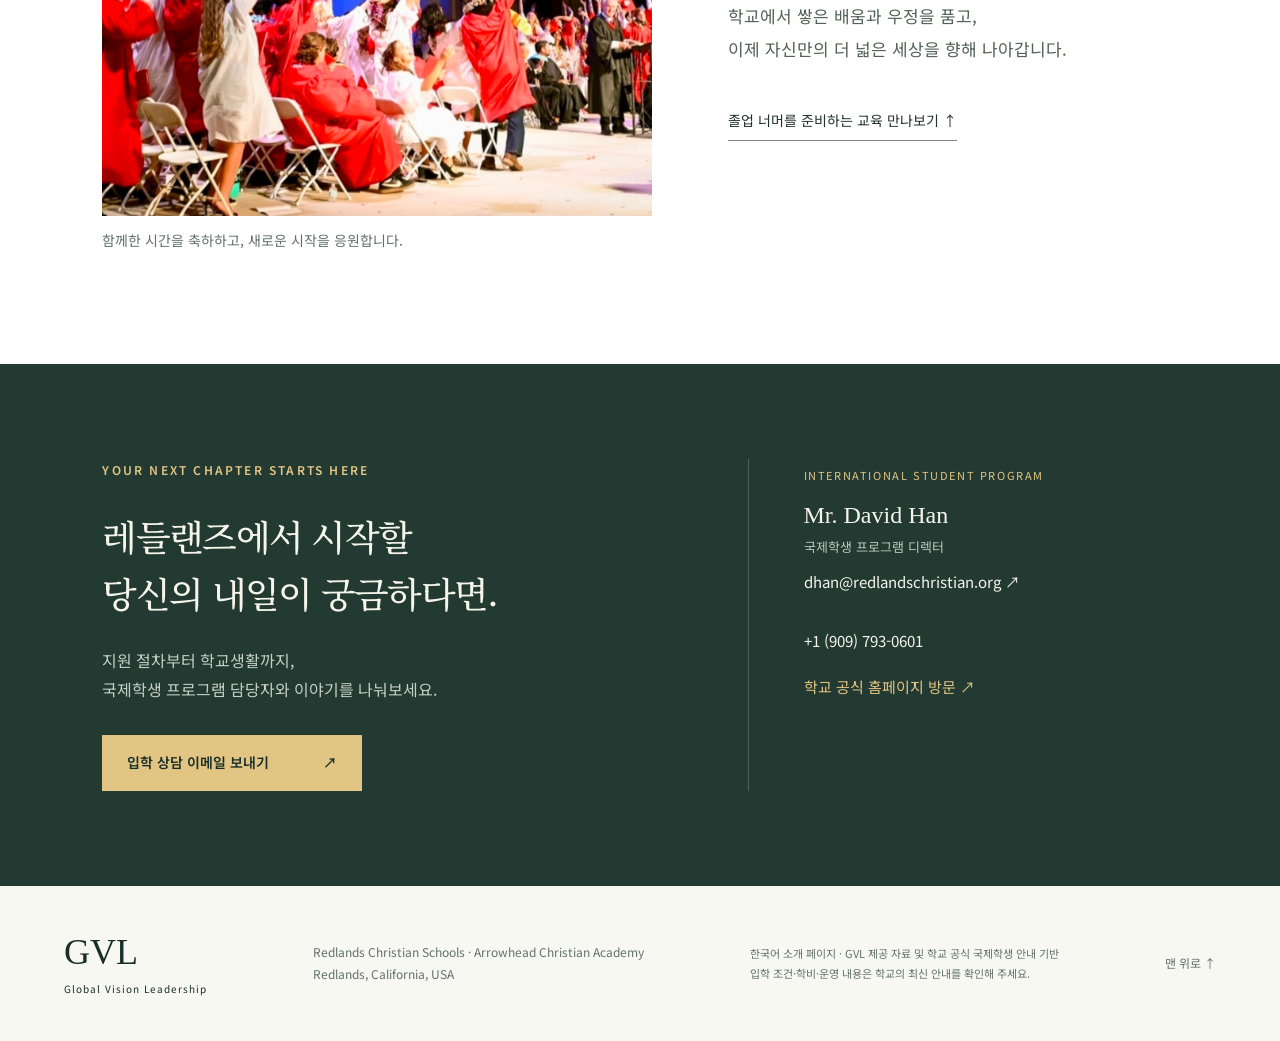
==== commit 221f829b: "Add bilingual International Festival photo feature and supplied newsletter" ====
--- a/index.html
+++ b/index.html
@@ -1,11 +1,12 @@
 <!doctype html>
-<html lang="ko"><head><meta charset="utf-8"><meta name="viewport" content="width=device-width,initial-scale=1"><meta name="theme-color" content="#192e29"><meta name="description" content="레들랜즈 크리스찬 스쿨의 Global Vision Leadership. 신앙, 문화, 배움으로 연결되는 국제학생 공동체를 만나보세요."><title>GVL — 세상을 향한 배움, 함께하는 성장</title><link rel="stylesheet" href="style.css"><link rel="preconnect" href="https://fonts.googleapis.com"><link rel="preconnect" href="https://fonts.gstatic.com" crossorigin><link href="https://fonts.googleapis.com/css2?family=Noto+Sans+KR:wght@400;500;600;700&family=Noto+Serif+KR:wght@400;500;600&display=swap" rel="stylesheet"><style>.school-profile{background:#fff}.school-lead{max-width:820px;font-size:18px;line-height:1.9;color:#536258}.school-grid{display:grid;grid-template-columns:repeat(2,minmax(0,1fr));gap:36px 60px;margin-top:44px}.school-grid article{border-top:1px solid #bac6b9;padding-top:26px}.school-grid article>span{font-size:12px;letter-spacing:2px;color:#806739}.school-grid h3{font-family:'Noto Serif KR',serif;font-size:25px;font-weight:500;margin:17px 0}.school-grid p{font-size:16px;color:#536258}.school-source{font-size:14px;color:#63716c;margin:38px 0 0}.school-profile .text-link{margin-top:0}@media(max-width:620px){.school-grid{grid-template-columns:1fr;gap:28px}.school-lead{font-size:16px}.school-grid h3{font-size:23px}}</style><style>.graduation{display:grid;grid-template-columns:1.1fr .9fr;align-items:center;gap:7%;background:#fff}.graduation figure{margin:0}.graduation img{display:block;width:100%;height:auto}.graduation figcaption{font-size:14px;color:#63716c;margin-top:12px}.graduation-copy>p:not(.eyebrow){color:#536258;font-size:17px;line-height:1.95}.graduation .text-link{margin-top:20px}@media(max-width:620px){.graduation{grid-template-columns:1fr;gap:32px}.graduation-copy>p:not(.eyebrow){font-size:16px}}</style></head>
+<html lang="ko"><head><meta charset="utf-8"><meta name="viewport" content="width=device-width,initial-scale=1"><meta name="theme-color" content="#192e29"><meta name="description" content="레들랜즈 크리스찬 스쿨의 Global Vision Leadership. 신앙, 문화, 배움으로 연결되는 국제학생 공동체를 만나보세요."><title>GVL — 세상을 향한 배움, 함께하는 성장</title><link rel="stylesheet" href="style.css"><link rel="preconnect" href="https://fonts.googleapis.com"><link rel="preconnect" href="https://fonts.gstatic.com" crossorigin><link href="https://fonts.googleapis.com/css2?family=Noto+Sans+KR:wght@400;500;600;700&family=Noto+Serif+KR:wght@400;500;600&display=swap" rel="stylesheet"><style>.school-profile{background:#fff}.school-lead{max-width:820px;font-size:18px;line-height:1.9;color:#536258}.school-grid{display:grid;grid-template-columns:repeat(2,minmax(0,1fr));gap:36px 60px;margin-top:44px}.school-grid article{border-top:1px solid #bac6b9;padding-top:26px}.school-grid article>span{font-size:12px;letter-spacing:2px;color:#806739}.school-grid h3{font-family:'Noto Serif KR',serif;font-size:25px;font-weight:500;margin:17px 0}.school-grid p{font-size:16px;color:#536258}.school-source{font-size:14px;color:#63716c;margin:38px 0 0}.school-profile .text-link{margin-top:0}@media(max-width:620px){.school-grid{grid-template-columns:1fr;gap:28px}.school-lead{font-size:16px}.school-grid h3{font-size:23px}}</style><style>.graduation{display:grid;grid-template-columns:1.1fr .9fr;align-items:center;gap:7%;background:#fff}.graduation figure{margin:0}.graduation img{display:block;width:100%;height:auto}.graduation figcaption{font-size:14px;color:#63716c;margin-top:12px}.graduation-copy>p:not(.eyebrow){color:#536258;font-size:17px;line-height:1.95}.graduation .text-link{margin-top:20px}@media(max-width:620px){.graduation{grid-template-columns:1fr;gap:32px}.graduation-copy>p:not(.eyebrow){font-size:16px}}</style><style>.festival{background:#192e29;color:#f8f8f3}.festival .eyebrow{color:#e2c483}.festival-intro{max-width:800px;font-size:18px;color:#d4ded5}.festival figure{margin:0}.festival img{display:block;width:100%;height:auto}.festival-wide{margin:38px 0!important}.festival figcaption{font-size:14px;color:#d4ded5;padding-top:12px}.festival-bottom{display:grid;grid-template-columns:1fr 1fr;gap:6%;align-items:start}.festival-bottom h3{font-family:'Noto Serif KR',serif;font-size:27px;font-weight:500;margin:26px 0 14px}.festival-bottom p{color:#d4ded5;font-size:16px}.festival-news{margin-top:30px;border-top:1px solid #ffffff40;padding-top:24px}.festival-news summary{cursor:pointer;font-size:16px;padding:10px 0;color:#e2c483}.festival-news img{margin-top:18px}.festival a:focus-visible,.festival summary:focus-visible{outline:3px solid #e2c483;outline-offset:5px}@media(max-width:620px){.festival-bottom{grid-template-columns:1fr;gap:30px}.festival-intro{font-size:16px}.festival-bottom h3{font-size:24px}}</style></head>
 <body><a class="skip" href="#main">본문으로 이동</a><header><a class="brand" href="#" aria-label="GVL 홈"><b>GVL<span>✦</span></b><span>GLOBAL VISION LEADERSHIP<br><small>REDLANDS CHRISTIAN SCHOOLS</small></span></a><nav aria-label="주 메뉴"><a href="#about">GVL 소개</a><a href="#life">배움과 일상</a><a href="#stories">학생 이야기</a><a href="#welcome">환영 인사</a><a class="nav-cta" href="#contact">입학 문의 ↗</a></nav><div class="language-switch" aria-label="Language"><a href="index.html" lang="ko" aria-current="page">한국어</a><span>/</span><a href="en.html" lang="en" >English</a></div><button class="menu" aria-label="메뉴 열기" aria-expanded="false">☰</button></header>
 <main id="main"><section class="hero"><div class="hero-image" role="img" aria-label="레들랜즈 크리스찬 스쿨 학생들의 학교생활"></div><div class="hero-shade"></div><div class="hero-content"><p class="eyebrow light">CALIFORNIA, REDLANDS · INTERNATIONAL COMMUNITY</p><h1>더 넓은 세상에서,<br>나답게 자라는 시간.</h1><p class="hero-copy">서로 다른 문화가 만나 친구가 되고,<br>신앙 위에 배움이 쌓여 내일의 가능성이 됩니다.<br>레들랜즈의 GVL에서, 여러분의 이야기를 시작하세요.</p><a class="button gold" href="#about">GVL 만나보기 <span>↓</span></a></div><div class="hero-bottom"><span>Global Vision Leadership</span><span>믿음으로 연결되고, 세상을 향해 성장합니다.</span><span>01 — OUR COMMUNITY</span></div></section>
 <section id="about" class="intro section"><div><p class="eyebrow">A PLACE TO BELONG</p><h2>국경을 넘어 만나는<br>우리의 공동체.</h2></div><div class="intro-text"><p class="lead">새로운 나라에서의 시작이<br>혼자가 아닌, 함께하는 여정이 되도록.</p><p>GVL(Global Vision Leadership)은 레들랜즈 크리스찬 스쿨 고등부, Arrowhead Christian Academy와 함께하는 공동체입니다. 서로 다른 배경을 가진 학생들이 각자의 문화를 나누고, 기독교 신앙 안에서 함께 성장하는 것을 지향합니다.</p><p>다양성을 존중하는 마음, 서로를 이해하는 시선, 그리고 다른 사람에게 좋은 영향을 주려는 용기. GVL이 소중하게 생각하는 가치입니다.</p><a class="text-link" href="https://www.redlandschristian.org/international" target="_blank" rel="noopener">학교 국제학생 프로그램 공식 안내 ↗</a></div></section>
 <section class="values"><div class="value"><span class="number">01 / GLOBAL</span><h3>다름을 만나,<br>세상을 넓히다.</h3><p>다양한 문화와 생각을 존중하며, 교실을 넘어 세상을 바라보는 시선을 키웁니다.</p></div><div class="value"><span class="number">02 / VISION</span><h3>믿음 위에,<br>내일을 그리다.</h3><p>기독교적 가치 안에서 나의 가능성을 발견하고, 배움과 삶의 방향을 함께 찾아갑니다.</p></div><div class="value"><span class="number">03 / LEADERSHIP</span><h3>함께 성장하며,<br>선한 영향을 전하다.</h3><p>작은 배려와 협력에서 시작해 공동체를 섬기는 리더의 마음을 배워갑니다.</p></div></section>
 <section id="school" class="section school-profile" aria-labelledby="school-title"><p class="eyebrow">MEET THE SCHOOL · GRADES 9–12</p><h2 id="school-title">믿음 위에 쌓는 배움,<br>졸업 너머로 이어지는 가능성.</h2><p class="school-lead">Arrowhead Christian Academy Upper School은 캘리포니아 레들랜즈에 위치한 Redlands Christian Schools의 9–12학년 고등학교입니다. 기독교적 세계관을 바탕으로 학업과 인격의 성장을 함께 추구합니다.</p><div class="school-grid"><article><span>01 / ACADEMICS</span><h3>더 깊이 배우는 수업</h3><p>AP·Honors 과정과 프로그래밍·공학·창업 등 선택과목을 통해 관심 분야를 탐색합니다.</p><a class="text-link" href="https://www.redlandschristian.org/aca-upper-school/upper-school-overview" target="_blank" rel="noopener">교육과정 안내 ↗</a></article><article><span>02 / COLLEGE &amp; CAREER</span><h3>나에게 맞는 진학 계획</h3><p>Academic Services는 학업과 진로, 개인·사회적 성장을 상담합니다. Colorado Christian University 연계 과목으로 대학 학점 취득도 가능하며, 인정 여부는 지원 대학의 기준에 따릅니다.</p><a class="text-link" href="https://www.redlandschristian.org/aca-upper-school/academic-services" target="_blank" rel="noopener">학업·진학 지원 ↗</a></article><article><span>03 / DISTINCTIVES</span><h3>관심을 경험으로 바꾸다</h3><p>선택형 특화 과정은 STEM, 운동과학, 시각·공연예술, 저널리즘, 글로벌 스터디의 다섯 분야입니다. 심화 수업에 현장 경험과 포트폴리오를 더하고, 이수 성과를 졸업 시 인정합니다.</p><a class="text-link" href="https://www.redlandschristian.org/aca-upper-school/aca-distinctives" target="_blank" rel="noopener">특화 과정 살펴보기 ↗</a></article><article><span>04 / FAITH &amp; LIFE</span><h3>교실 밖에서도 자라는 마음</h3><p>성경 수업과 매주 채플, 수련회로 신앙을 나누고, 미술·음악·연극과 테니스·골프·수영 등으로 학교생활을 넓힙니다.</p><a class="text-link" href="https://www.redlandschristian.org/aca-upper-school/upper-school-overview" target="_blank" rel="noopener">학교생활 안내 ↗</a></article></div><p class="school-source">학교 공식 안내 기준 · 2026년 9월 확인. 과목 개설과 활동은 해마다 달라질 수 있으며, 수강·참여 조건은 학교에 확인해 주세요.</p></section>
 <section id="life" class="section life"><div class="section-top"><div><p class="eyebrow">LEARN. CONNECT. GROW.</p><h2>배움도, 우정도.<br>당신의 세계가 넓어집니다.</h2></div><p>레들랜즈 크리스찬 스쿨의 국제학생 프로그램은<br>학생의 학업과 일상에 함께합니다.</p></div><div class="life-layout"><figure class="life-photo"><img src="assets/campus-community.jpg" alt="캠퍼스 잔디밭에 함께 모인 학생들" loading="lazy"><figcaption class="photo-caption">서로를 만나고, 함께하는 캠퍼스의 하루</figcaption></figure><div class="life-list"><article><span>01</span><div><h3>새로운 언어, 더 깊어지는 배움</h3><p>학교의 ESL 프로그램과 학생을 위한 지원을 통해 새로운 학습 환경에 적응하고, 배움에 도전합니다.</p></div></article><article><span>02</span><div><h3>관심사가 우정이 되는 학교생활</h3><p>밴드, 합창, 스포츠, 이어북과 봉사 동아리 등 다양한 학교 활동에서 자신의 관심사를 발견하고 친구들과 연결됩니다.</p></div></article><article><span>03</span><div><h3>학교 밖에서도 이어지는 돌봄</h3><p>학교와 연결된 기독교 호스트 가정에서 일상을 나누며, 새로운 문화와 생활을 경험할 수 있습니다.</p></div></article><p class="fine">활동 참여 조건과 홈스테이 배정 등 자세한 사항은 국제학생 프로그램 담당자에게 확인해 주세요.</p></div></div><div class="student-gallery"><figure><a href="assets/football-team.jpg" target="_blank" aria-label="풋볼 팀 사진 크게 보기"><img src="assets/football-team.jpg" alt="붉은 유니폼을 입은 풋볼 선수들과 코치들의 단체 사진" loading="lazy" width="1536" height="971"></a><figcaption><span>TEAM SPIRIT</span><h3>함께 뛰며 배우는 팀워크</h3><p>같은 목표를 향해 나아가는 순간, 우리는 한 팀이 됩니다.</p></figcaption></figure><figure><a href="assets/outdoor-activities.jpg" target="_blank" aria-label="야외 활동 사진 크게 보기"><img src="assets/outdoor-activities.jpg" alt="잔디밭에서 함께 공을 쫓으며 야외 활동을 하는 학생들" loading="lazy" width="1536" height="1152"></a><figcaption><span>LIFE TOGETHER</span><h3>웃음과 활기로 채워지는 하루</h3><p>함께 뛰고 어울리는 일상 속에서 우정이 자라납니다.</p></figcaption></figure></div></section>
+<section id="festival" class="section festival" aria-labelledby="festival-title"><p class="eyebrow">INTERNATIONAL FESTIVAL · INTERNATIONAL DAY</p><h2 id="festival-title">친구의 문화를 만나는 날,<br>우리의 세상이 넓어집니다.</h2><p class="festival-intro">인터내셔널 페스티벌에서는 학생들이 각 나라의 음식과 전통 의상, 발표와 공연을 통해 문화를 나눕니다. 친구의 이야기를 듣고 직접 경험하며, 서로의 다름을 이해하고 존중하는 법을 배웁니다.</p><figure class="festival-wide"><a href="assets/festival-booths.jpg" target="_blank" rel="noopener" aria-label="국제 문화 부스 사진 크게 보기"><img src="assets/festival-booths.jpg" alt="여러 나라의 국기와 음식으로 꾸민 문화 부스에서 학생들이 이야기를 나누는 모습" loading="lazy"></a><figcaption>음식을 맛보고, 질문을 나누며 서로의 문화를 알아가는 시간.</figcaption></figure><div class="festival-bottom"><figure><a href="assets/festival-cultures.jpg" target="_blank" rel="noopener" aria-label="문화 소개 의상 사진 크게 보기"><img src="assets/festival-cultures.jpg" alt="문화 행사에서 다채로운 의상을 입고 함께 사진을 찍는 두 학생" loading="lazy"></a><figcaption>다양한 의상과 표현 속에 담긴 문화의 이야기를 만납니다.</figcaption></figure><div><p class="eyebrow">SHARE YOUR CULTURE. DISCOVER THEIRS.</p><h3>내 문화를 소개하고,<br>친구의 세계를 배우다.</h3><p>국가별 부스는 학생들이 서로에게 배움의 안내자가 되는 공간입니다. 익숙한 음식을 친구에게 소개하고, 낯선 전통에 대해 질문하면서 교실 밖의 배움과 새로운 대화가 시작됩니다.</p><h3>음식, 공연, 그리고 함께하는 예배</h3><p>2026년 3월 6일 국제학생 프로그램 뉴스레터는 International Day 행사 주간의 문화 부스, 공연, 국제 채플을 소개합니다. 가나·나이지리아 문화 소개와 멕시코 부스 활동처럼, 학생들이 준비한 음식과 발표가 학교 공동체를 연결합니다.</p><details class="festival-news"><summary>행사 뉴스레터 보기 · 2026.03.06</summary><a href="assets/festival-newsletter.jpg" target="_blank" rel="noopener" aria-label="뉴스레터 원본 크게 보기"><img src="assets/festival-newsletter.jpg" alt="국제 문화 부스와 채플, 멕시코 문화 소개를 담은 2026년 3월 6일 학교 국제학생 프로그램 뉴스레터" loading="lazy"></a><p>사진을 누르면 원본을 크게 볼 수 있습니다.</p></details></div></div></section>
 <section class="section moments" aria-labelledby="moments-title"><div class="section-top"><div><p class="eyebrow">THE DAYS THAT STAY WITH YOU</p><h2 id="moments-title">학교가 좋아지는 순간,<br>함께라서 빛나는 우리.</h2></div><p>친구와 나누는 웃음, 새로운 도전,<br>함께 마음을 나누는 시간.</p></div><div class="moments-grid"><figure class="moment-friends"><a href="assets/student-friendships.jpg" target="_blank" rel="noopener" aria-label="친구들과 함께한 사진 크게 보기"><img src="assets/student-friendships.jpg" alt="햇살이 비치는 잔디밭 옆에서 함께 앉아 웃는 학생들" loading="lazy" width="1536" height="1536"></a><figcaption><span>01 / FRIENDSHIP</span><h3>어느새, 함께 웃는 사이.</h3><p>서로 다른 이야기가 만나 우리의 추억이 됩니다.</p></figcaption></figure><figure class="moment-achieve"><a href="assets/student-achievements.jpg" target="_blank" rel="noopener" aria-label="학생들의 기념사진 크게 보기"><img src="assets/student-achievements.jpg" alt="독수리 조형물 앞에서 상패를 들고 기념사진을 찍는 세 학생" loading="lazy" width="1229" height="1536"></a><figcaption><span>02 / POSSIBILITY</span><h3>도전의 끝에서 만나는 미소.</h3><p>좋아하는 일에 마음을 쏟고, 서로의 성장을 응원합니다.</p></figcaption></figure><figure class="moment-faith"><a href="assets/faith-community.jpeg" target="_blank" rel="noopener" aria-label="공동체 모임 사진 크게 보기"><img src="assets/faith-community.jpeg" alt="책을 펼쳐 들고 바닥에 둘러앉아 이야기를 나누는 학생들과 인솔자" loading="lazy" width="1532" height="1536"></a><figcaption><span>03 / FAITH &amp; BELONGING</span><h3>믿음 안에서,<br>마음을 나누는 시간.</h3><p>함께 질문하고 귀 기울이며,<br>서로에게 한 걸음 더 가까워집니다.</p></figcaption></figure></div></section>
 <section id="stories" class="section stories" aria-labelledby="stories-title"><div class="section-top"><div><p class="eyebrow">IMAGINED STUDENT STORIES</p><h2 id="stories-title">“내일도 학교에<br>가고 싶어요.”</h2></div><p class="fiction-note"><strong>가상 인터뷰 · 창작 예시</strong><br>아래 인물과 답변은 학교생활을 상상해 만든 내용으로,<br>실제 재학생의 후기나 사진 속 학생들의 발언이 아닙니다.</p></div><div class="story-grid"><article class="story-card"><span class="story-label">가상 인터뷰 01 · 우정</span><h3>“친구들 덕분에<br>학교가 기다려져요.”</h3><p class="story-question">Q. 학교에서 가장 좋아하는 시간은?</p><p>친구들과 점심을 먹으며 이야기하는 시간이요. 처음에는 영어로 말을 꺼내는 게 쑥스러웠는데, 제 이야기를 끝까지 들어주는 친구들이 생겼어요. 이제는 아침마다 ‘오늘은 무슨 이야기를 나눌까?’ 하고 기대해요. 저는 이 학교에 다니는 게 정말 좋아요.</p><details><summary>새로 오는 친구에게 한마디</summary><p>처음부터 완벽하게 말하려고 하지 않아도 괜찮아요. 먼저 웃으며 인사해 보세요. 저도 그 작은 인사에서 우정이 시작됐거든요!</p></details></article><article class="story-card"><span class="story-label">가상 인터뷰 02 · 도전</span><h3>“못할 것 같던 일도<br>도전하게 됐어요.”</h3><p class="story-question">Q. 학교생활에서 달라진 점은?</p><p>예전에는 틀릴까 봐 발표를 피하곤 했어요. 그런데 선생님이 제 생각을 궁금해하시고 친구들이 응원해 주니, 조금씩 손을 들게 됐어요. 수업도 활동도 직접 참여할수록 더 재미있더라고요. 하루를 마치면 ‘오늘도 하나 배웠다’는 기분이 들어요.</p><details><summary>가장 뿌듯한 순간은?</summary><p>발표를 마치고 친구들과 웃으며 이야기를 나눴을 때요. 완벽한 발표는 아니었지만, 스스로 한 걸음 나아갔다는 게 정말 기뻤어요.</p></details></article><article class="story-card"><span class="story-label">가상 인터뷰 03 · 공동체</span><h3>“있는 그대로의 저를<br>반겨주는 곳이에요.”</h3><p class="story-question">Q. 이 학교가 특별하게 느껴지는 이유는?</p><p>함께 웃는 날도 있고, 고민을 털어놓는 날도 있어요. 친구들과 믿음에 대해 이야기하고 서로를 위해 기도하면 마음이 편안해져요. 공부뿐 아니라 다른 사람을 배려하는 마음도 배우고 있어요. 즐겁게 다닐 수 있는 학교와 좋은 친구들이 있어서 감사해요.</p><details><summary>앞으로 만들고 싶은 추억은?</summary><p>새로 온 친구에게 먼저 다가가 함께 어울리고 싶어요. 제가 느꼈던 따뜻함을 다른 친구에게도 전해 주고 싶거든요.</p></details></article></div></section>
 <section class="mission"><p class="eyebrow light">OUR MISSION</p><h2>다양한 문화를 품고,<br>하나님의 가족으로 함께 자라갑니다.</h2><p>서로의 다름을 존중하고 각 문화의 가치를 발견하며,<br>신앙과 공동체를 연결해 함께 성장하는 것.<br>이것이 GVL이 꿈꾸는 모습입니다.</p><span class="mission-sign">GLOBAL VISION LEADERSHIP</span></section>
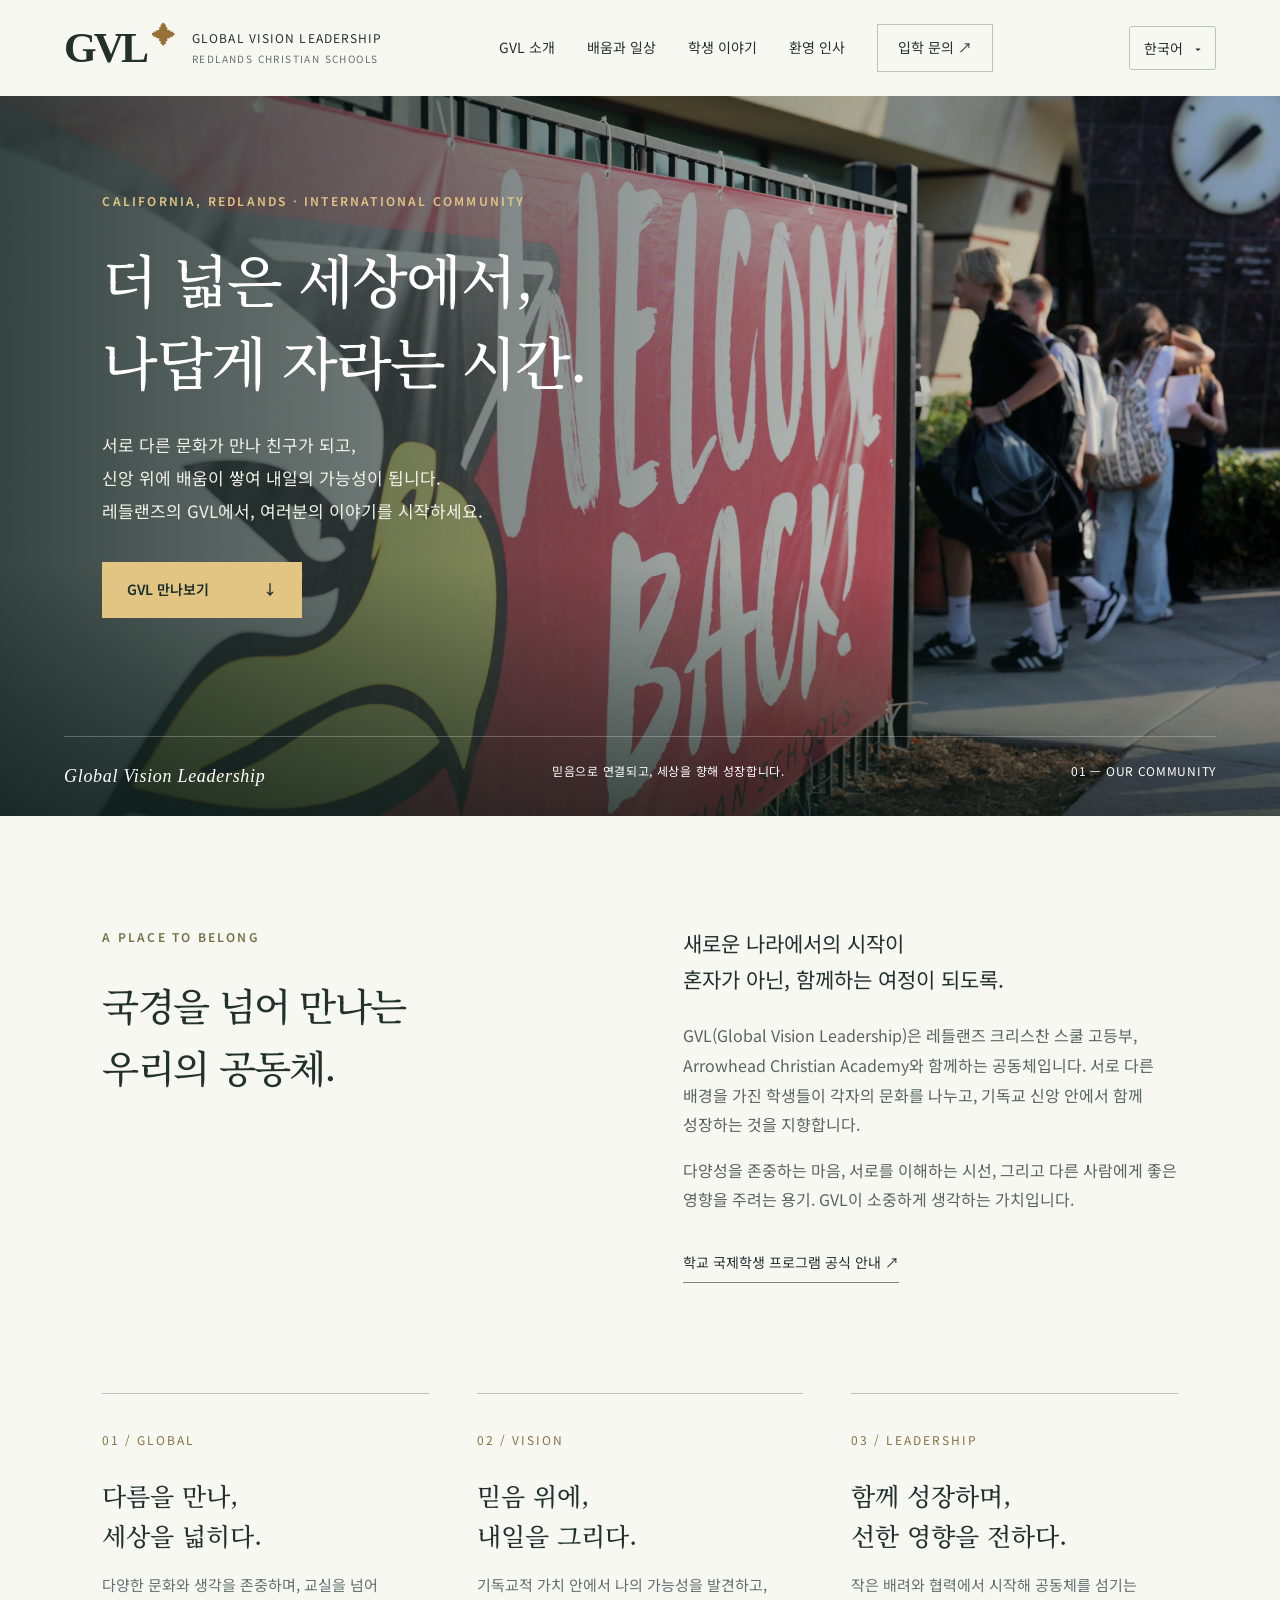
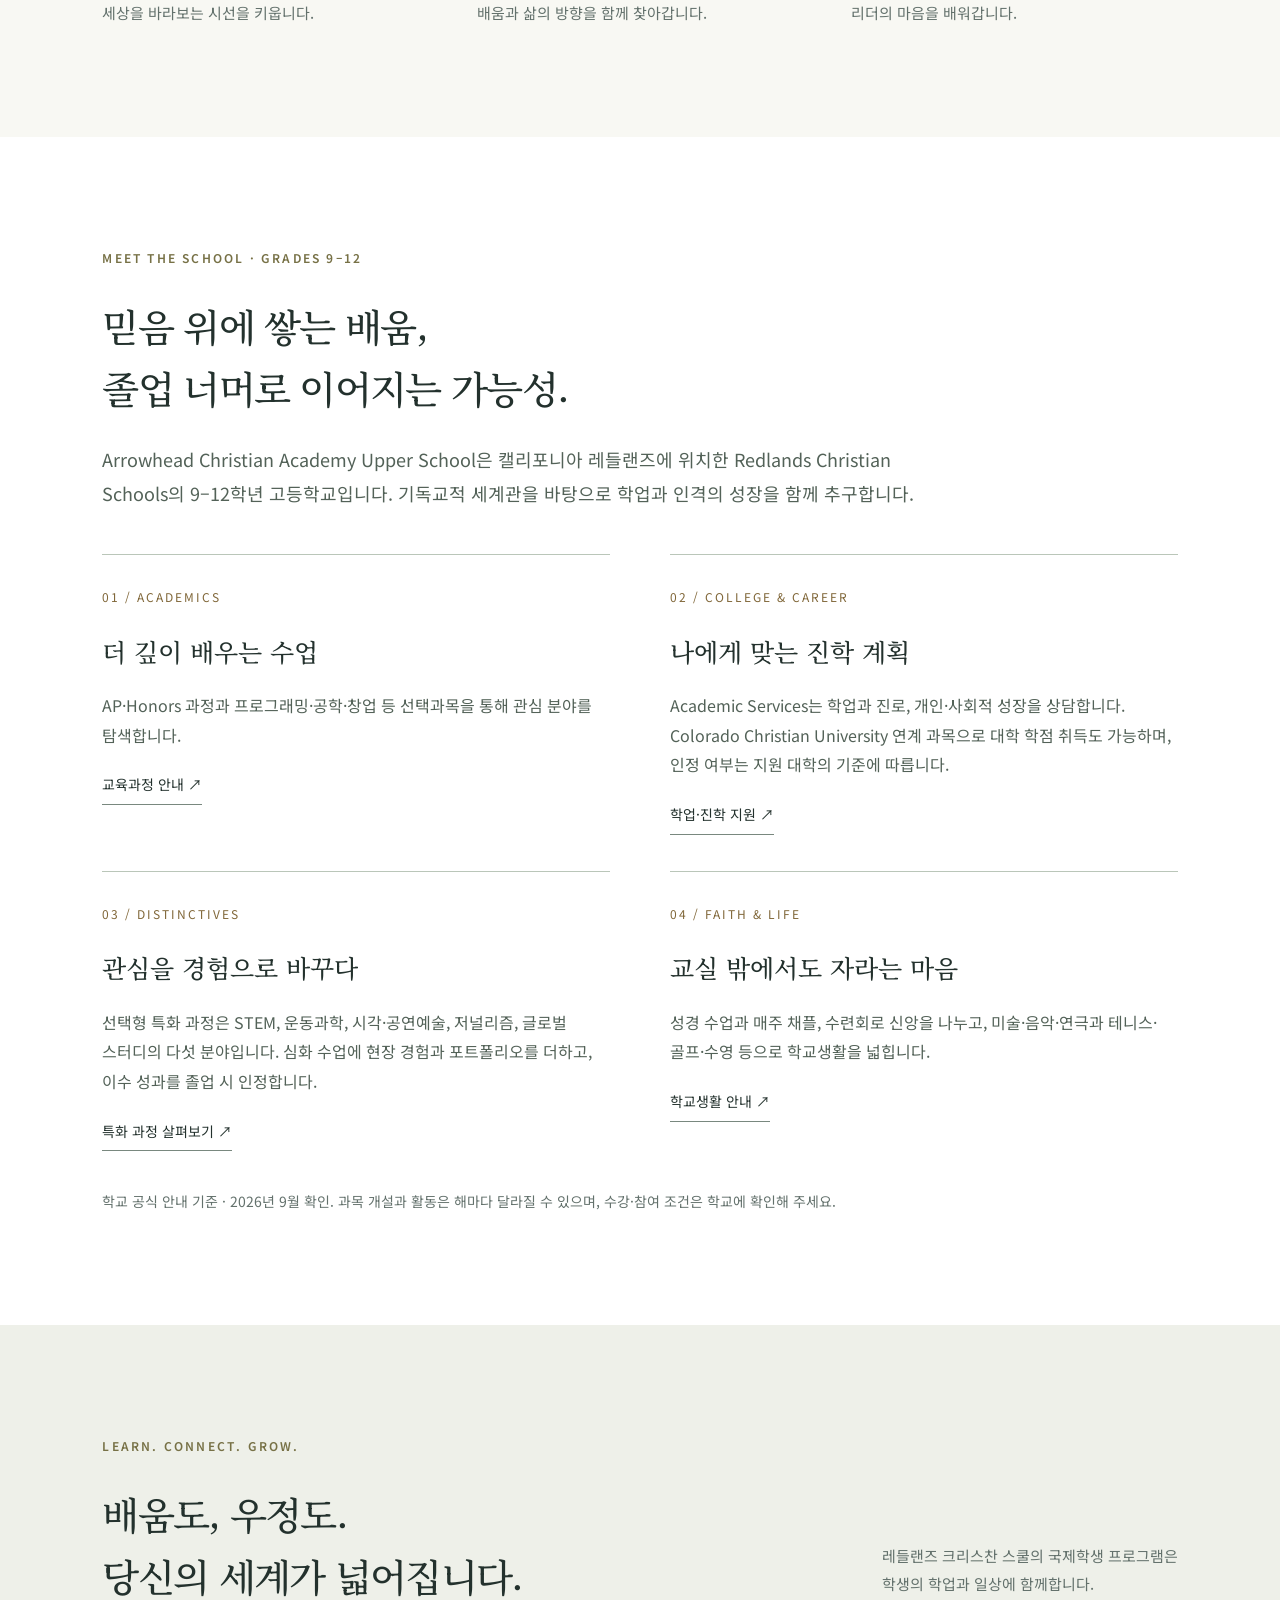
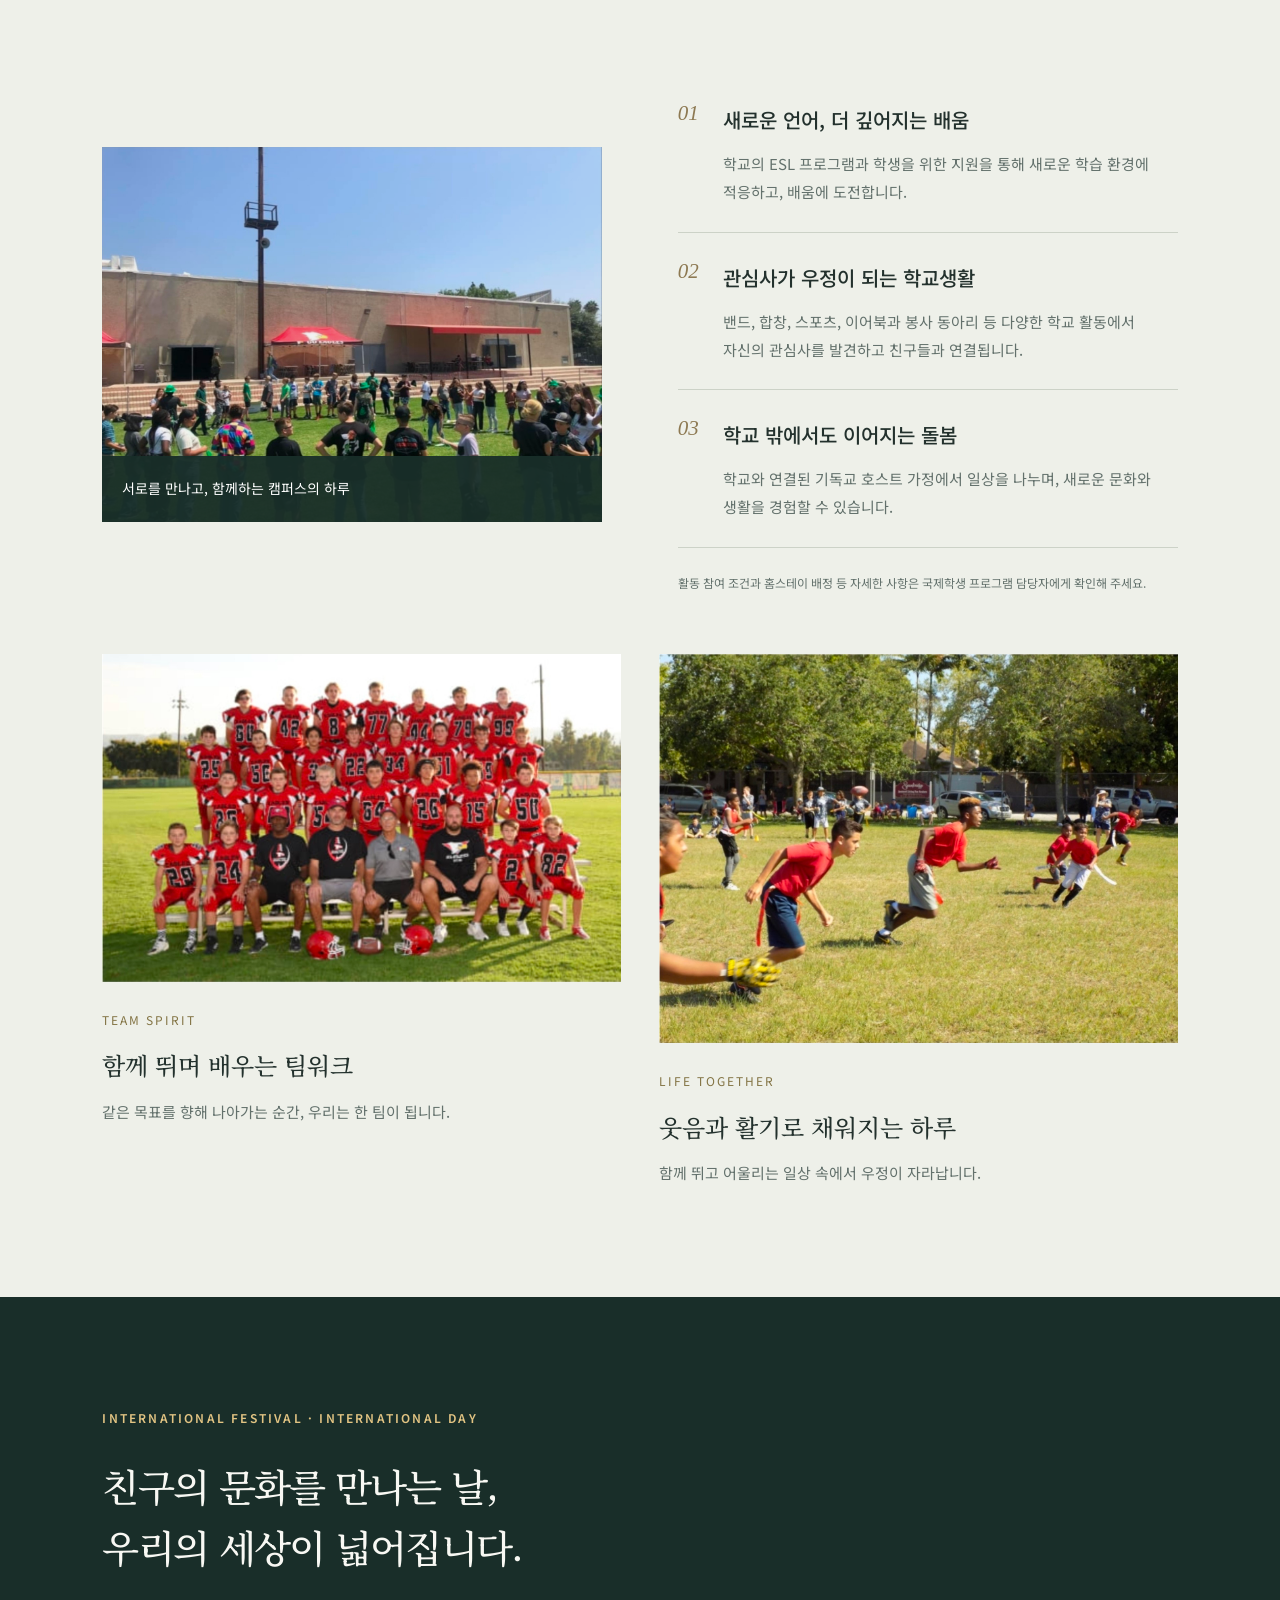
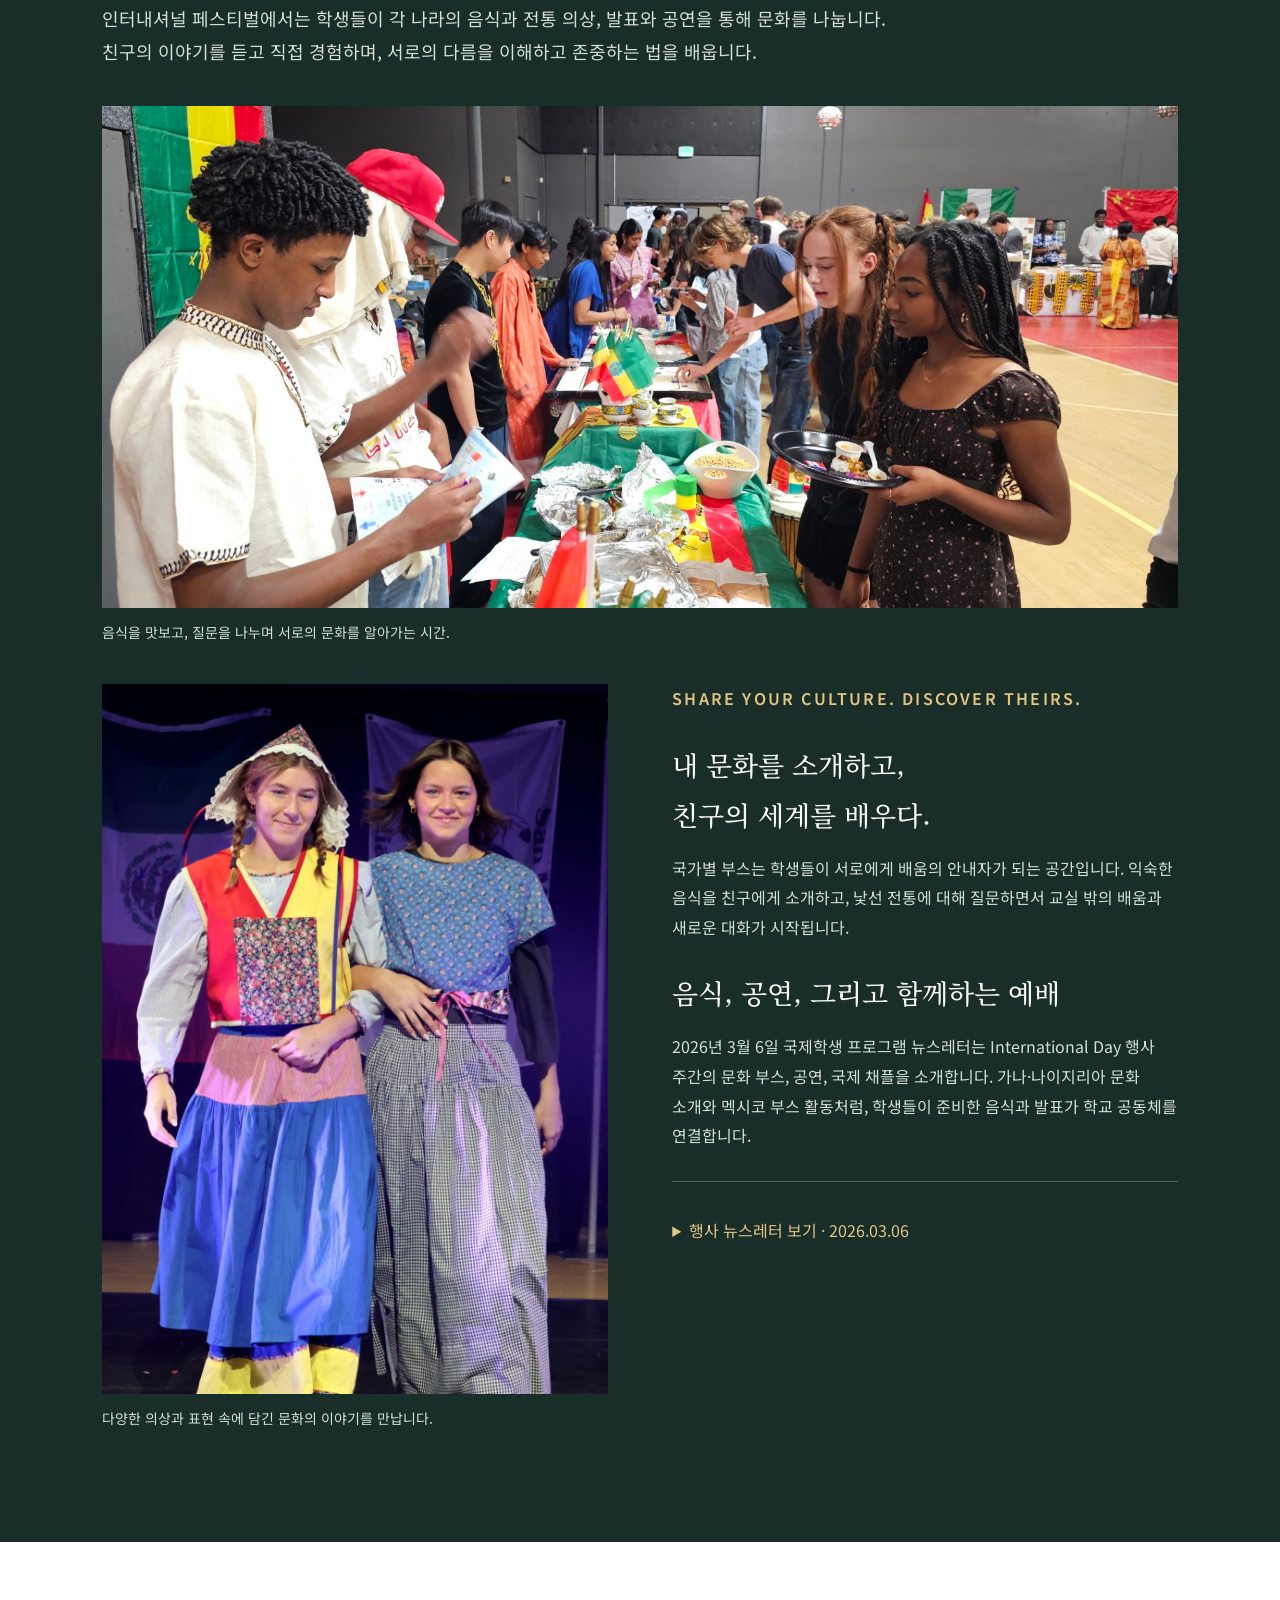
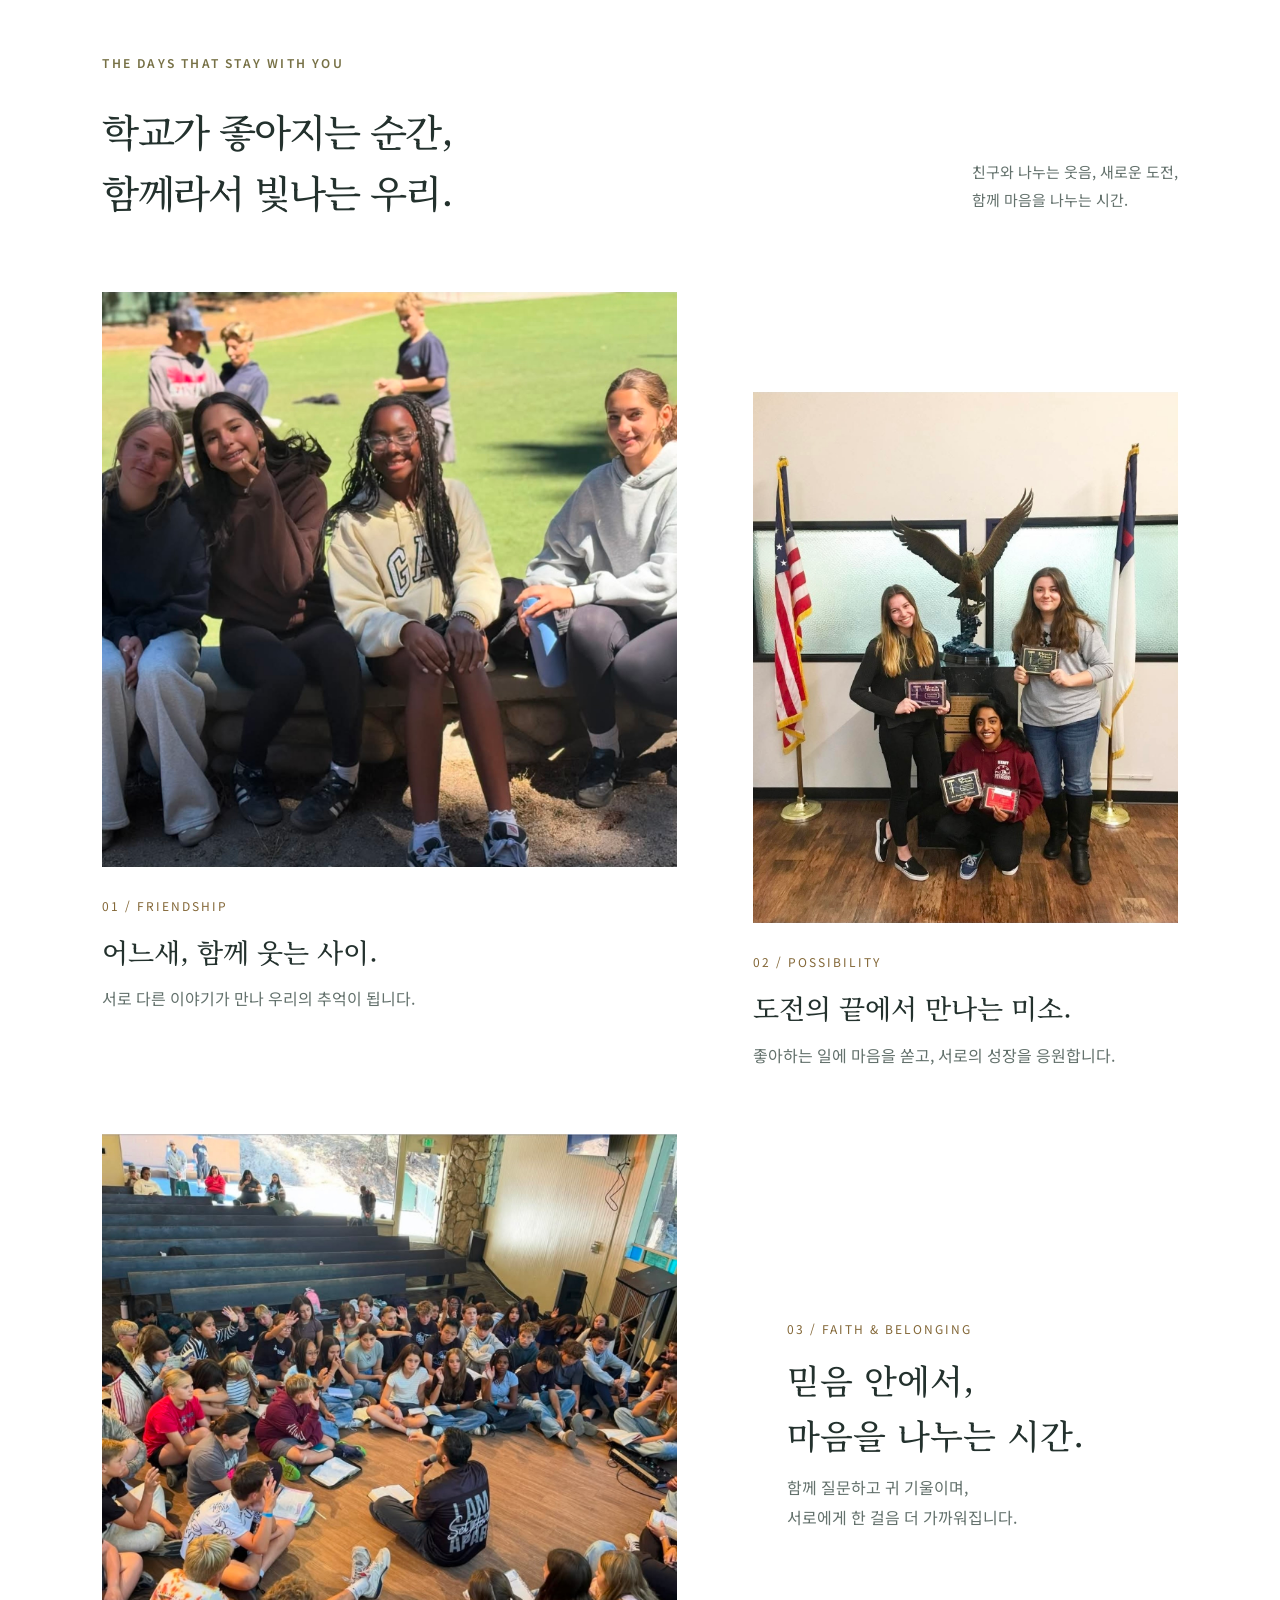
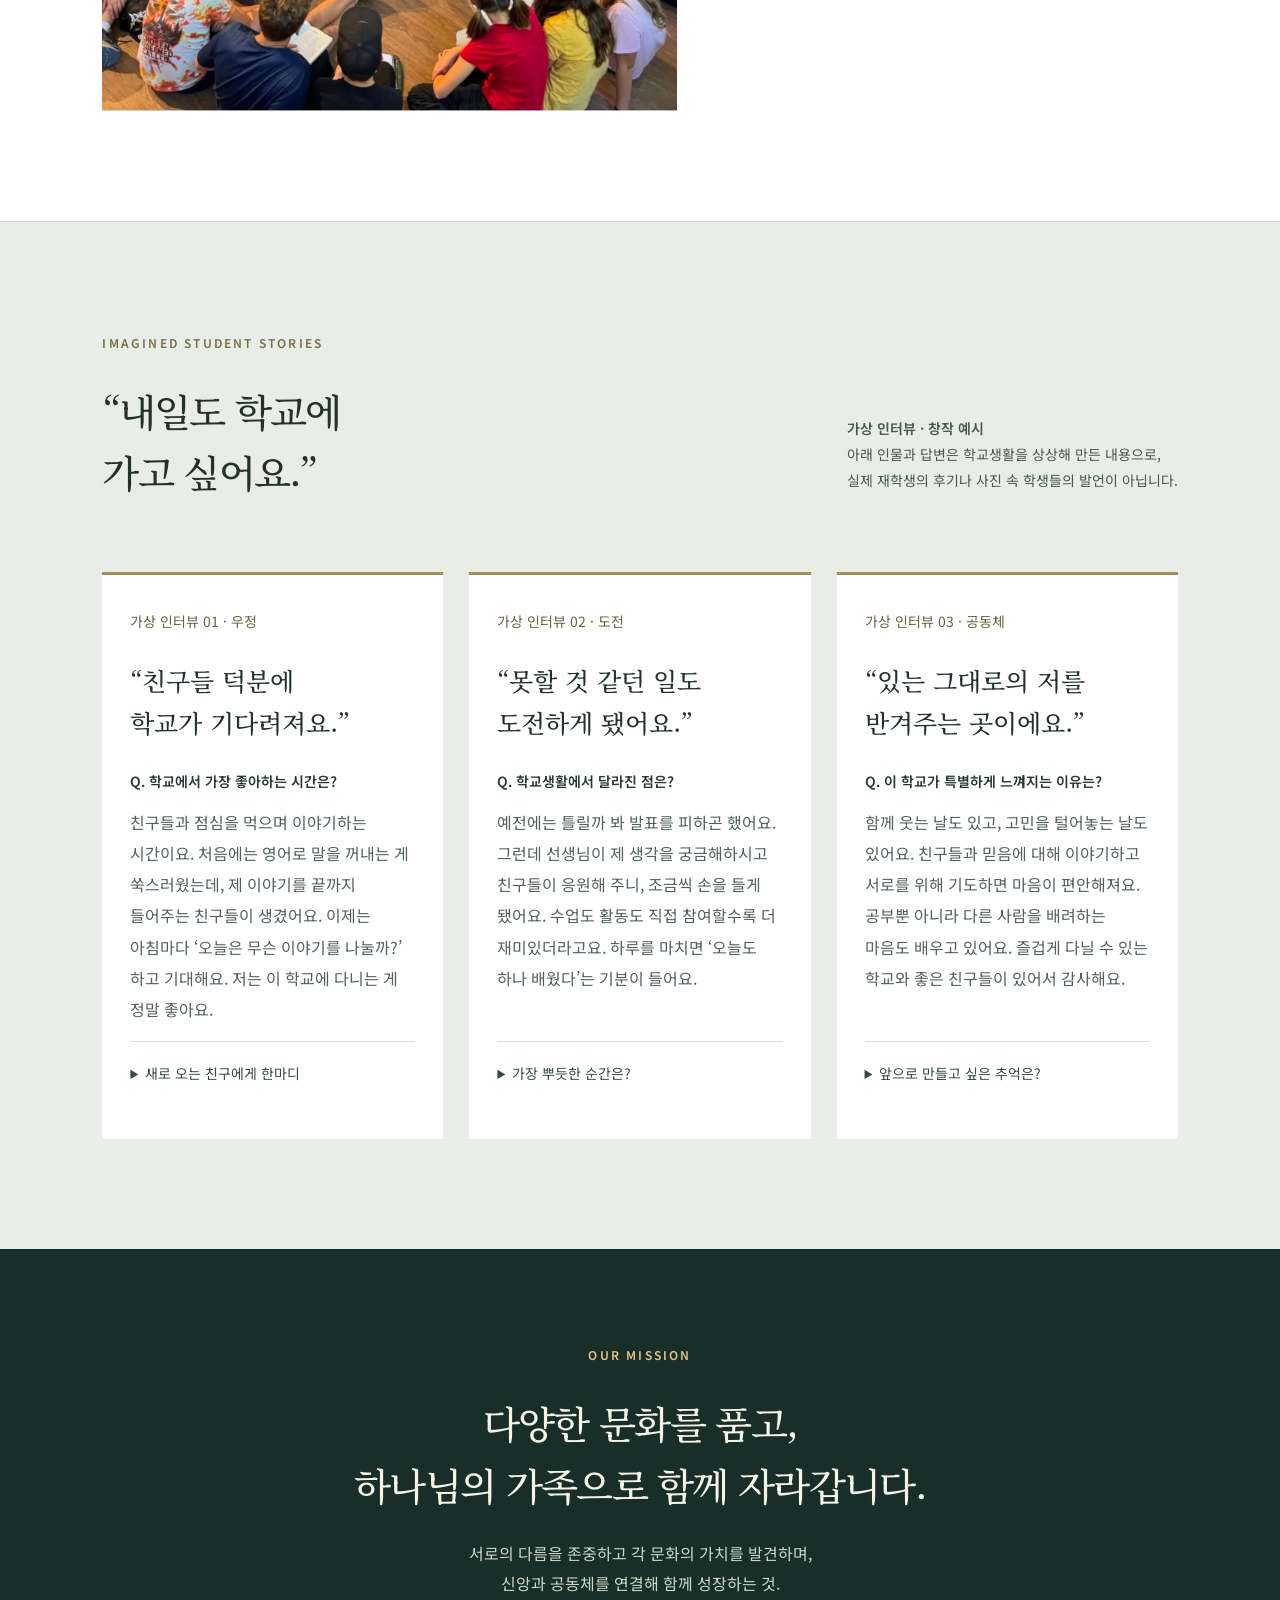
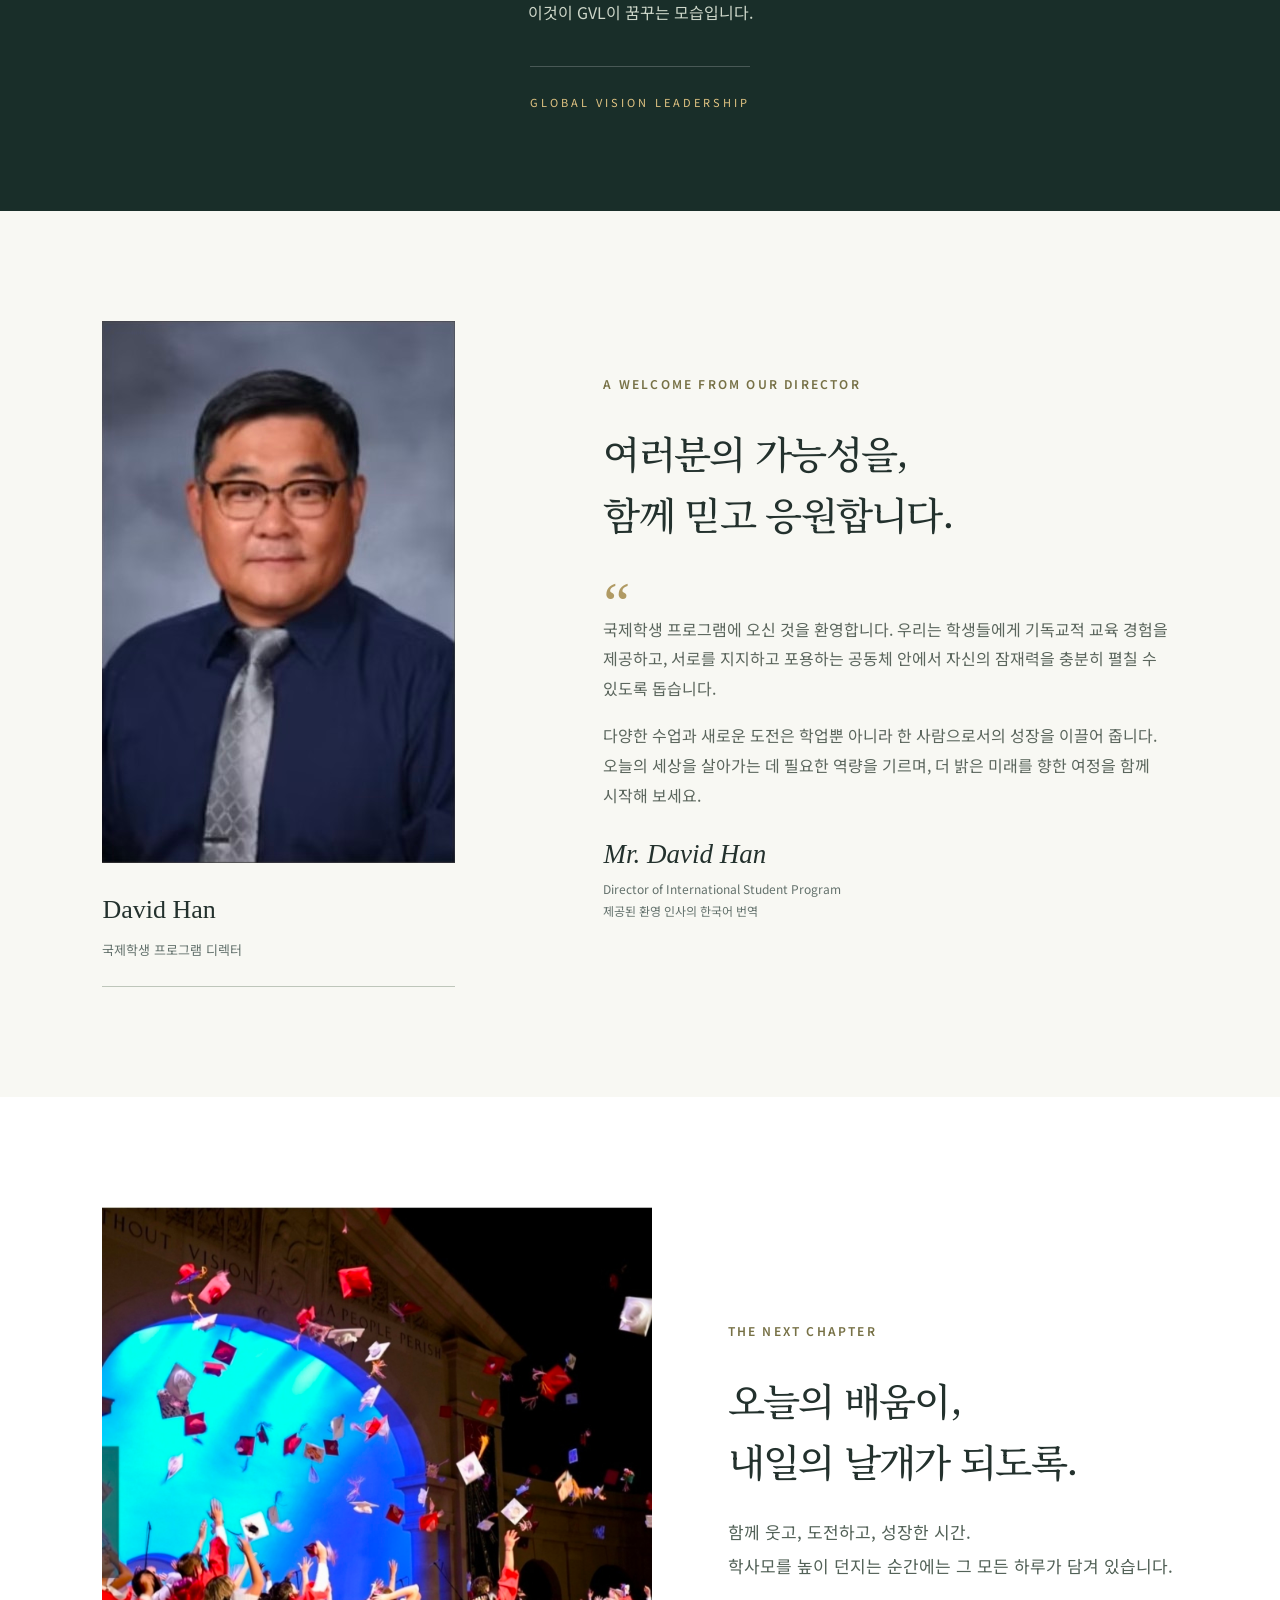
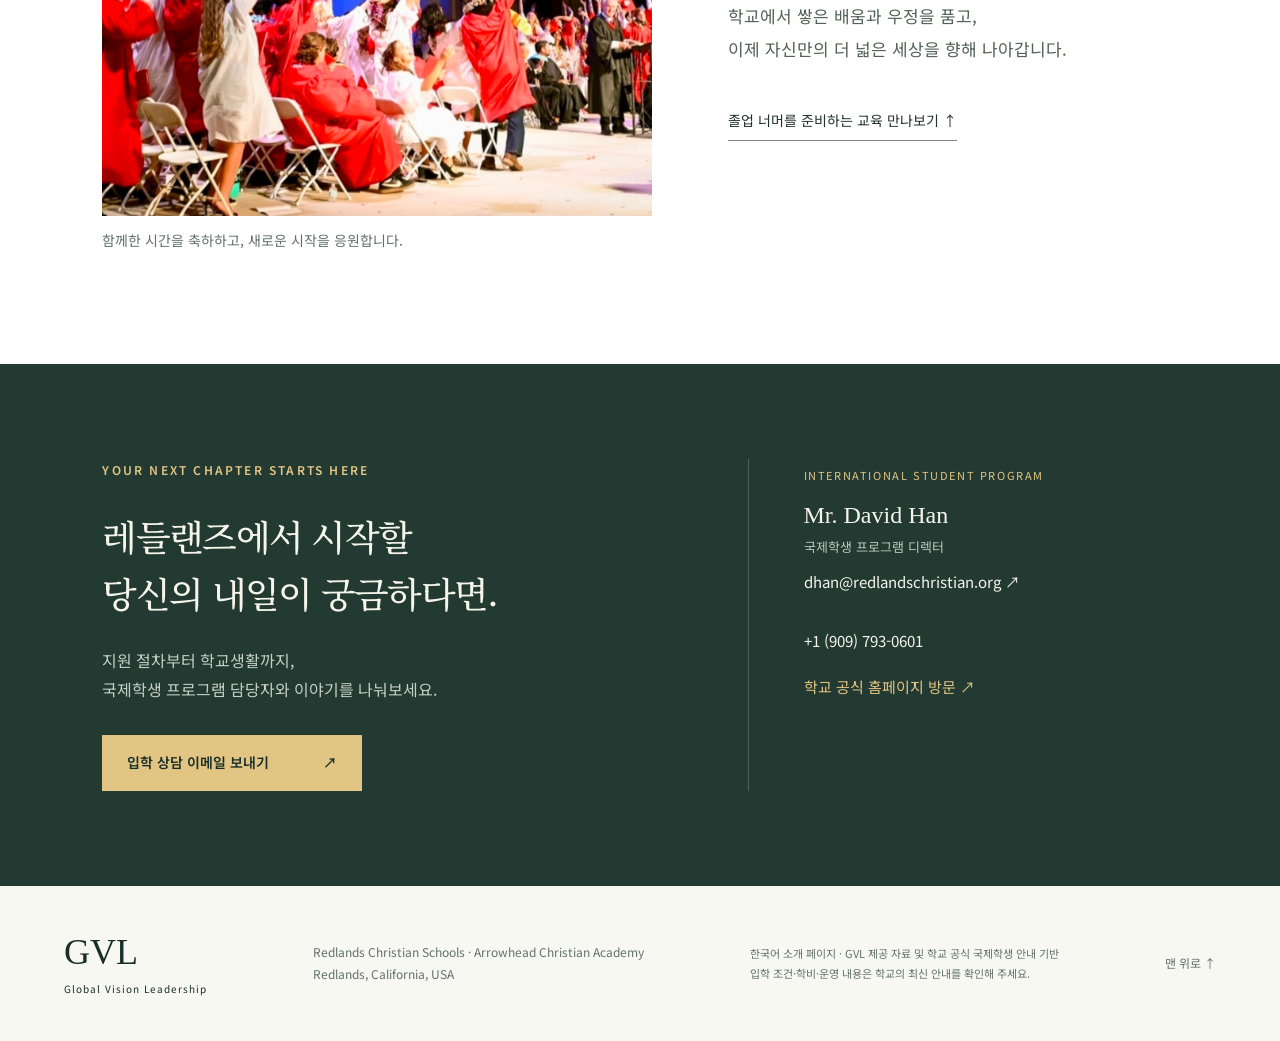
==== commit ff8bb698: "Add Chinese, Vietnamese, Hindi and Japanese editions with six-language navigation" ====
--- a/index.html
+++ b/index.html
@@ -1,6 +1,15 @@
 <!doctype html>
-<html lang="ko"><head><meta charset="utf-8"><meta name="viewport" content="width=device-width,initial-scale=1"><meta name="theme-color" content="#192e29"><meta name="description" content="레들랜즈 크리스찬 스쿨의 Global Vision Leadership. 신앙, 문화, 배움으로 연결되는 국제학생 공동체를 만나보세요."><title>GVL — 세상을 향한 배움, 함께하는 성장</title><link rel="stylesheet" href="style.css"><link rel="preconnect" href="https://fonts.googleapis.com"><link rel="preconnect" href="https://fonts.gstatic.com" crossorigin><link href="https://fonts.googleapis.com/css2?family=Noto+Sans+KR:wght@400;500;600;700&family=Noto+Serif+KR:wght@400;500;600&display=swap" rel="stylesheet"><style>.school-profile{background:#fff}.school-lead{max-width:820px;font-size:18px;line-height:1.9;color:#536258}.school-grid{display:grid;grid-template-columns:repeat(2,minmax(0,1fr));gap:36px 60px;margin-top:44px}.school-grid article{border-top:1px solid #bac6b9;padding-top:26px}.school-grid article>span{font-size:12px;letter-spacing:2px;color:#806739}.school-grid h3{font-family:'Noto Serif KR',serif;font-size:25px;font-weight:500;margin:17px 0}.school-grid p{font-size:16px;color:#536258}.school-source{font-size:14px;color:#63716c;margin:38px 0 0}.school-profile .text-link{margin-top:0}@media(max-width:620px){.school-grid{grid-template-columns:1fr;gap:28px}.school-lead{font-size:16px}.school-grid h3{font-size:23px}}</style><style>.graduation{display:grid;grid-template-columns:1.1fr .9fr;align-items:center;gap:7%;background:#fff}.graduation figure{margin:0}.graduation img{display:block;width:100%;height:auto}.graduation figcaption{font-size:14px;color:#63716c;margin-top:12px}.graduation-copy>p:not(.eyebrow){color:#536258;font-size:17px;line-height:1.95}.graduation .text-link{margin-top:20px}@media(max-width:620px){.graduation{grid-template-columns:1fr;gap:32px}.graduation-copy>p:not(.eyebrow){font-size:16px}}</style><style>.festival{background:#192e29;color:#f8f8f3}.festival .eyebrow{color:#e2c483}.festival-intro{max-width:800px;font-size:18px;color:#d4ded5}.festival figure{margin:0}.festival img{display:block;width:100%;height:auto}.festival-wide{margin:38px 0!important}.festival figcaption{font-size:14px;color:#d4ded5;padding-top:12px}.festival-bottom{display:grid;grid-template-columns:1fr 1fr;gap:6%;align-items:start}.festival-bottom h3{font-family:'Noto Serif KR',serif;font-size:27px;font-weight:500;margin:26px 0 14px}.festival-bottom p{color:#d4ded5;font-size:16px}.festival-news{margin-top:30px;border-top:1px solid #ffffff40;padding-top:24px}.festival-news summary{cursor:pointer;font-size:16px;padding:10px 0;color:#e2c483}.festival-news img{margin-top:18px}.festival a:focus-visible,.festival summary:focus-visible{outline:3px solid #e2c483;outline-offset:5px}@media(max-width:620px){.festival-bottom{grid-template-columns:1fr;gap:30px}.festival-intro{font-size:16px}.festival-bottom h3{font-size:24px}}</style></head>
-<body><a class="skip" href="#main">본문으로 이동</a><header><a class="brand" href="#" aria-label="GVL 홈"><b>GVL<span>✦</span></b><span>GLOBAL VISION LEADERSHIP<br><small>REDLANDS CHRISTIAN SCHOOLS</small></span></a><nav aria-label="주 메뉴"><a href="#about">GVL 소개</a><a href="#life">배움과 일상</a><a href="#stories">학생 이야기</a><a href="#welcome">환영 인사</a><a class="nav-cta" href="#contact">입학 문의 ↗</a></nav><div class="language-switch" aria-label="Language"><a href="index.html" lang="ko" aria-current="page">한국어</a><span>/</span><a href="en.html" lang="en" >English</a></div><button class="menu" aria-label="메뉴 열기" aria-expanded="false">☰</button></header>
+<html lang="ko"><head><meta charset="utf-8"><meta name="viewport" content="width=device-width,initial-scale=1"><meta name="theme-color" content="#192e29"><meta name="description" content="레들랜즈 크리스찬 스쿨의 Global Vision Leadership. 신앙, 문화, 배움으로 연결되는 국제학생 공동체를 만나보세요."><title>GVL — 세상을 향한 배움, 함께하는 성장</title><link rel="stylesheet" href="style.css"><link rel="preconnect" href="https://fonts.googleapis.com"><link rel="preconnect" href="https://fonts.gstatic.com" crossorigin><link href="https://fonts.googleapis.com/css2?family=Noto+Sans+KR:wght@400;500;600;700&family=Noto+Serif+KR:wght@400;500;600&display=swap" rel="stylesheet"><style>.school-profile{background:#fff}.school-lead{max-width:820px;font-size:18px;line-height:1.9;color:#536258}.school-grid{display:grid;grid-template-columns:repeat(2,minmax(0,1fr));gap:36px 60px;margin-top:44px}.school-grid article{border-top:1px solid #bac6b9;padding-top:26px}.school-grid article>span{font-size:12px;letter-spacing:2px;color:#806739}.school-grid h3{font-family:'Noto Serif KR',serif;font-size:25px;font-weight:500;margin:17px 0}.school-grid p{font-size:16px;color:#536258}.school-source{font-size:14px;color:#63716c;margin:38px 0 0}.school-profile .text-link{margin-top:0}@media(max-width:620px){.school-grid{grid-template-columns:1fr;gap:28px}.school-lead{font-size:16px}.school-grid h3{font-size:23px}}</style><style>.graduation{display:grid;grid-template-columns:1.1fr .9fr;align-items:center;gap:7%;background:#fff}.graduation figure{margin:0}.graduation img{display:block;width:100%;height:auto}.graduation figcaption{font-size:14px;color:#63716c;margin-top:12px}.graduation-copy>p:not(.eyebrow){color:#536258;font-size:17px;line-height:1.95}.graduation .text-link{margin-top:20px}@media(max-width:620px){.graduation{grid-template-columns:1fr;gap:32px}.graduation-copy>p:not(.eyebrow){font-size:16px}}</style><style>.festival{background:#192e29;color:#f8f8f3}.festival .eyebrow{color:#e2c483}.festival-intro{max-width:800px;font-size:18px;color:#d4ded5}.festival figure{margin:0}.festival img{display:block;width:100%;height:auto}.festival-wide{margin:38px 0!important}.festival figcaption{font-size:14px;color:#d4ded5;padding-top:12px}.festival-bottom{display:grid;grid-template-columns:1fr 1fr;gap:6%;align-items:start}.festival-bottom h3{font-family:'Noto Serif KR',serif;font-size:27px;font-weight:500;margin:26px 0 14px}.festival-bottom p{color:#d4ded5;font-size:16px}.festival-news{margin-top:30px;border-top:1px solid #ffffff40;padding-top:24px}.festival-news summary{cursor:pointer;font-size:16px;padding:10px 0;color:#e2c483}.festival-news img{margin-top:18px}.festival a:focus-visible,.festival summary:focus-visible{outline:3px solid #e2c483;outline-offset:5px}@media(max-width:620px){.festival-bottom{grid-template-columns:1fr;gap:30px}.festival-intro{font-size:16px}.festival-bottom h3{font-size:24px}}</style><style>
+.language-picker{position:relative;margin-left:20px;flex-shrink:0;font-size:14px;line-height:1.5}
+.language-picker summary{cursor:pointer;min-height:44px;display:flex;align-items:center;gap:12px;padding:10px 14px;border:1px solid #bac4bb;border-radius:3px;list-style:none;white-space:nowrap}
+.language-picker summary::-webkit-details-marker{display:none}.language-picker summary:after{content:"▾";font-size:12px}
+.language-picker summary:focus-visible,.language-picker a:focus-visible{outline:3px solid #977036;outline-offset:3px}
+.language-options{position:absolute;right:0;top:calc(100% + 8px);width:185px;background:#f8f8f3;border:1px solid #bac4bb;box-shadow:0 12px 30px #192e2920;padding:8px;z-index:30}
+.language-options a{display:flex;align-items:center;min-height:44px;padding:10px 12px;border-radius:2px;line-height:1.5}
+.language-options a:hover,.language-options a[aria-current]{background:#e5eadd;color:#192e29}.language-options a[aria-current]{font-weight:700}
+@media(max-width:620px){.language-picker{margin:0 14px 0 8px;font-size:13px}.language-picker summary{padding:9px 11px}.language-options{right:0}}
+</style><link rel="alternate" hreflang="ko" href="https://gvl-redlands.vercel.app/index.html"><link rel="alternate" hreflang="en" href="https://gvl-redlands.vercel.app/en.html"><link rel="alternate" hreflang="zh-CN" href="https://gvl-redlands.vercel.app/zh.html"><link rel="alternate" hreflang="vi" href="https://gvl-redlands.vercel.app/vi.html"><link rel="alternate" hreflang="hi" href="https://gvl-redlands.vercel.app/hi.html"><link rel="alternate" hreflang="ja" href="https://gvl-redlands.vercel.app/ja.html"><link rel="alternate" hreflang="x-default" href="https://gvl-redlands.vercel.app/en.html"></head>
+<body><a class="skip" href="#main">본문으로 이동</a><header><a class="brand" href="#" aria-label="GVL 홈"><b>GVL<span>✦</span></b><span>GLOBAL VISION LEADERSHIP<br><small>REDLANDS CHRISTIAN SCHOOLS</small></span></a><nav aria-label="주 메뉴"><a href="#about">GVL 소개</a><a href="#life">배움과 일상</a><a href="#stories">학생 이야기</a><a href="#welcome">환영 인사</a><a class="nav-cta" href="#contact">입학 문의 ↗</a></nav><details class="language-picker"><summary aria-label="언어 선택">한국어</summary><div class="language-options"><a href="index.html" lang="ko" hreflang="ko" aria-current="page">한국어</a><a href="en.html" lang="en" hreflang="en">English</a><a href="zh.html" lang="zh-CN" hreflang="zh-CN">中文（简体）</a><a href="vi.html" lang="vi" hreflang="vi">Tiếng Việt</a><a href="hi.html" lang="hi" hreflang="hi">हिन्दी</a><a href="ja.html" lang="ja" hreflang="ja">日本語</a></div></details><button class="menu" aria-label="메뉴 열기" aria-expanded="false">☰</button></header>
 <main id="main"><section class="hero"><div class="hero-image" role="img" aria-label="레들랜즈 크리스찬 스쿨 학생들의 학교생활"></div><div class="hero-shade"></div><div class="hero-content"><p class="eyebrow light">CALIFORNIA, REDLANDS · INTERNATIONAL COMMUNITY</p><h1>더 넓은 세상에서,<br>나답게 자라는 시간.</h1><p class="hero-copy">서로 다른 문화가 만나 친구가 되고,<br>신앙 위에 배움이 쌓여 내일의 가능성이 됩니다.<br>레들랜즈의 GVL에서, 여러분의 이야기를 시작하세요.</p><a class="button gold" href="#about">GVL 만나보기 <span>↓</span></a></div><div class="hero-bottom"><span>Global Vision Leadership</span><span>믿음으로 연결되고, 세상을 향해 성장합니다.</span><span>01 — OUR COMMUNITY</span></div></section>
 <section id="about" class="intro section"><div><p class="eyebrow">A PLACE TO BELONG</p><h2>국경을 넘어 만나는<br>우리의 공동체.</h2></div><div class="intro-text"><p class="lead">새로운 나라에서의 시작이<br>혼자가 아닌, 함께하는 여정이 되도록.</p><p>GVL(Global Vision Leadership)은 레들랜즈 크리스찬 스쿨 고등부, Arrowhead Christian Academy와 함께하는 공동체입니다. 서로 다른 배경을 가진 학생들이 각자의 문화를 나누고, 기독교 신앙 안에서 함께 성장하는 것을 지향합니다.</p><p>다양성을 존중하는 마음, 서로를 이해하는 시선, 그리고 다른 사람에게 좋은 영향을 주려는 용기. GVL이 소중하게 생각하는 가치입니다.</p><a class="text-link" href="https://www.redlandschristian.org/international" target="_blank" rel="noopener">학교 국제학생 프로그램 공식 안내 ↗</a></div></section>
 <section class="values"><div class="value"><span class="number">01 / GLOBAL</span><h3>다름을 만나,<br>세상을 넓히다.</h3><p>다양한 문화와 생각을 존중하며, 교실을 넘어 세상을 바라보는 시선을 키웁니다.</p></div><div class="value"><span class="number">02 / VISION</span><h3>믿음 위에,<br>내일을 그리다.</h3><p>기독교적 가치 안에서 나의 가능성을 발견하고, 배움과 삶의 방향을 함께 찾아갑니다.</p></div><div class="value"><span class="number">03 / LEADERSHIP</span><h3>함께 성장하며,<br>선한 영향을 전하다.</h3><p>작은 배려와 협력에서 시작해 공동체를 섬기는 리더의 마음을 배워갑니다.</p></div></section>
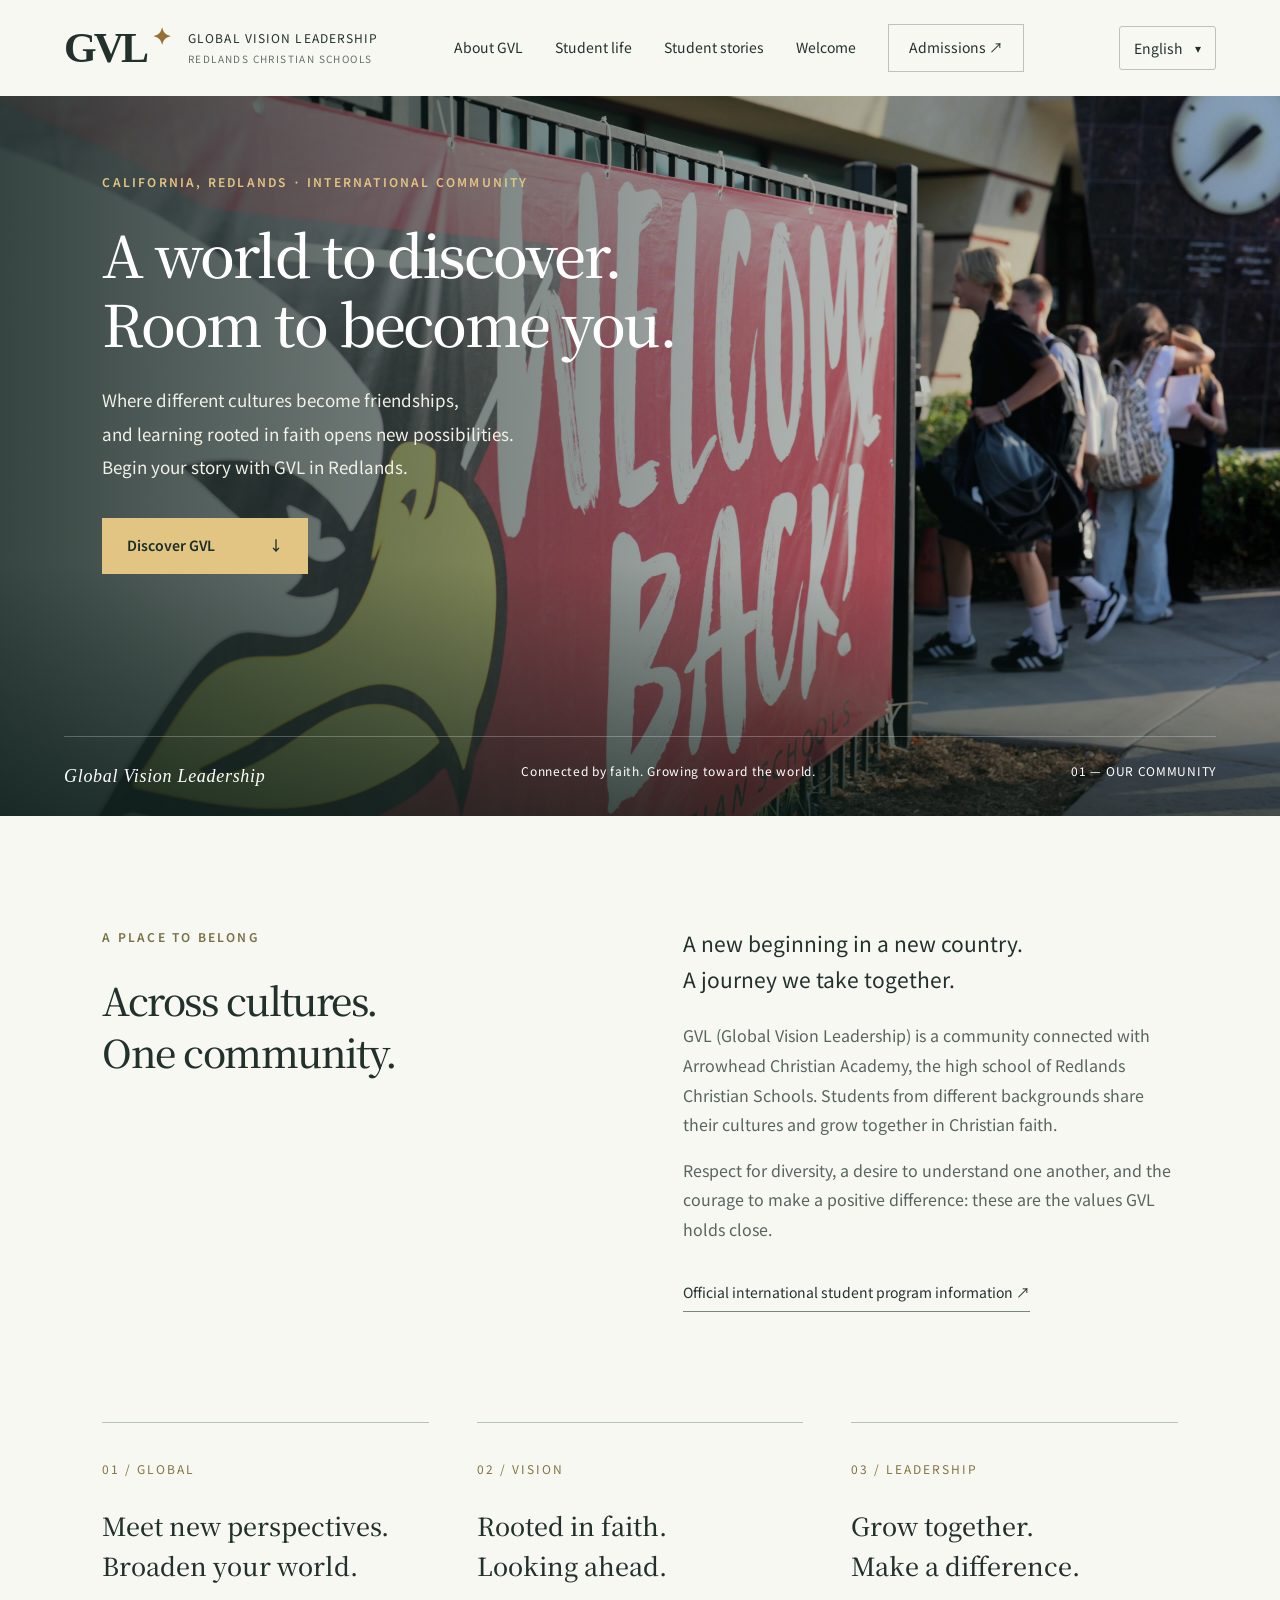
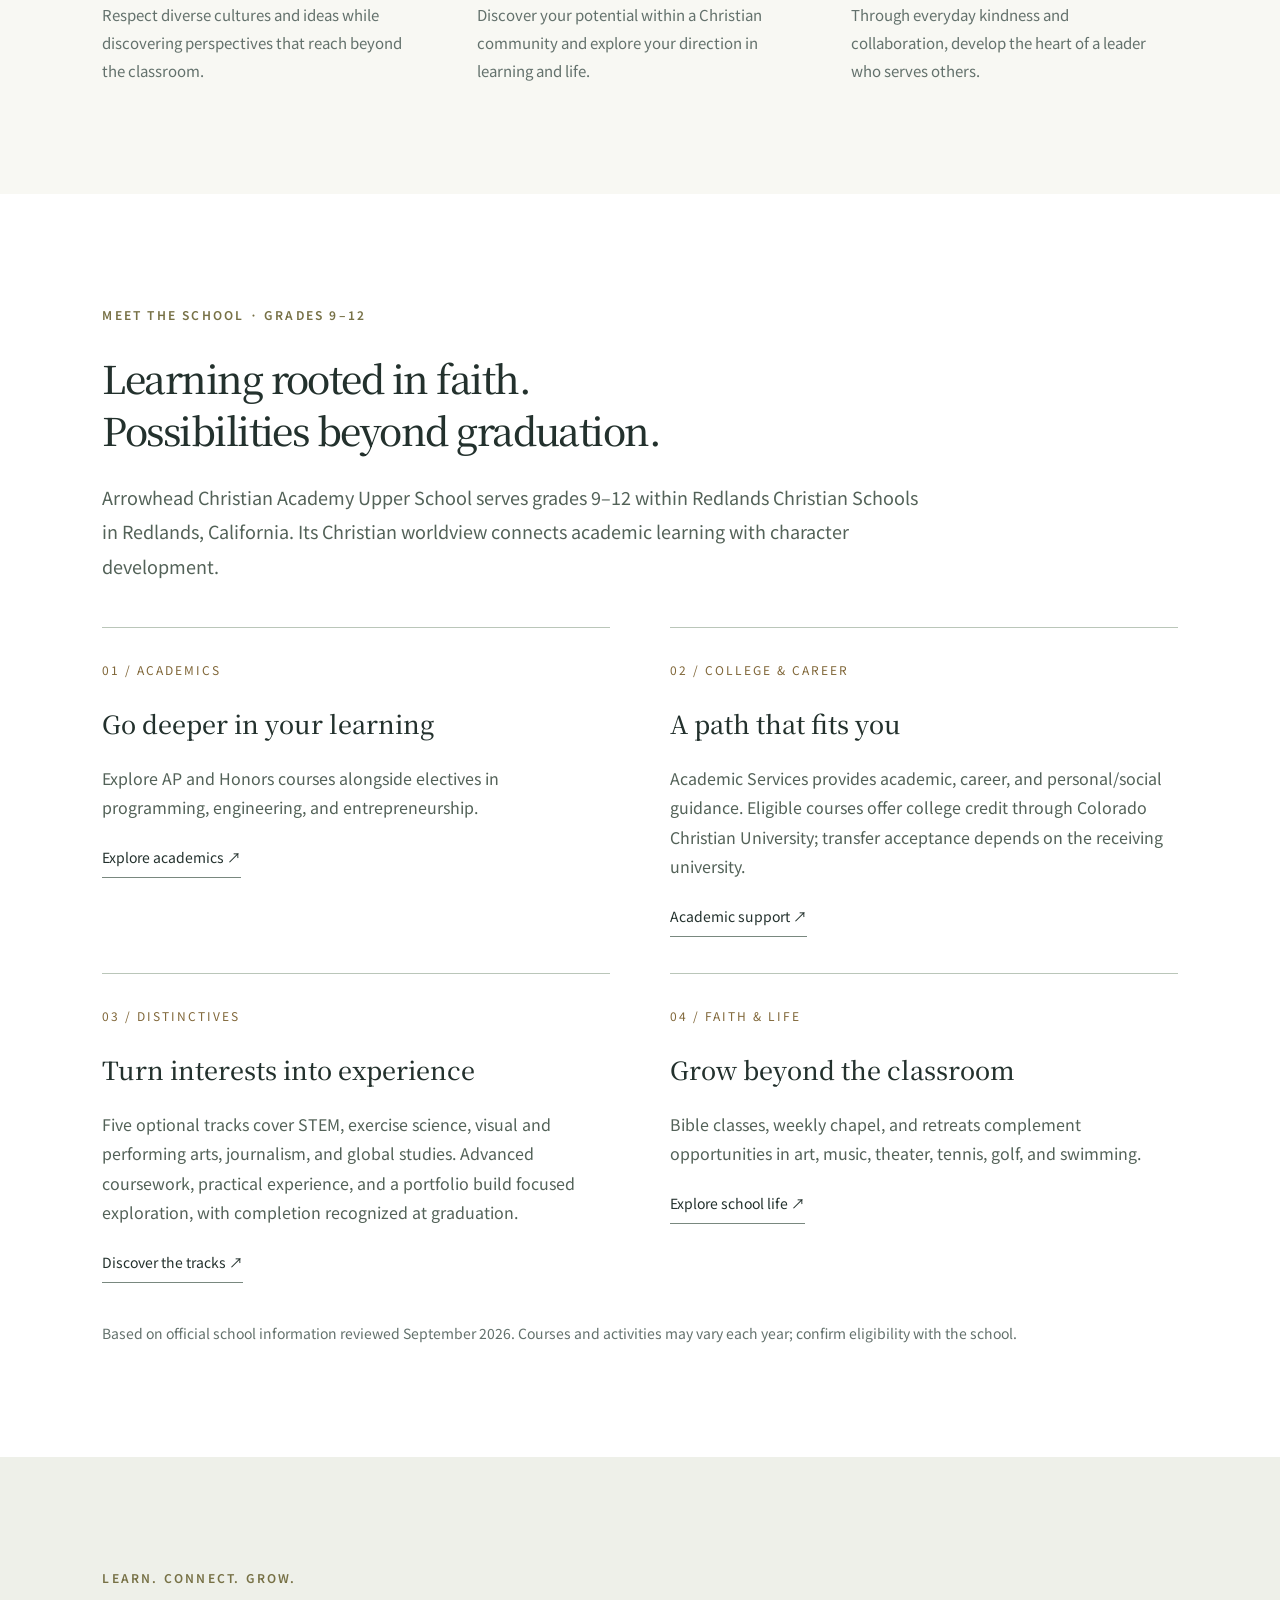
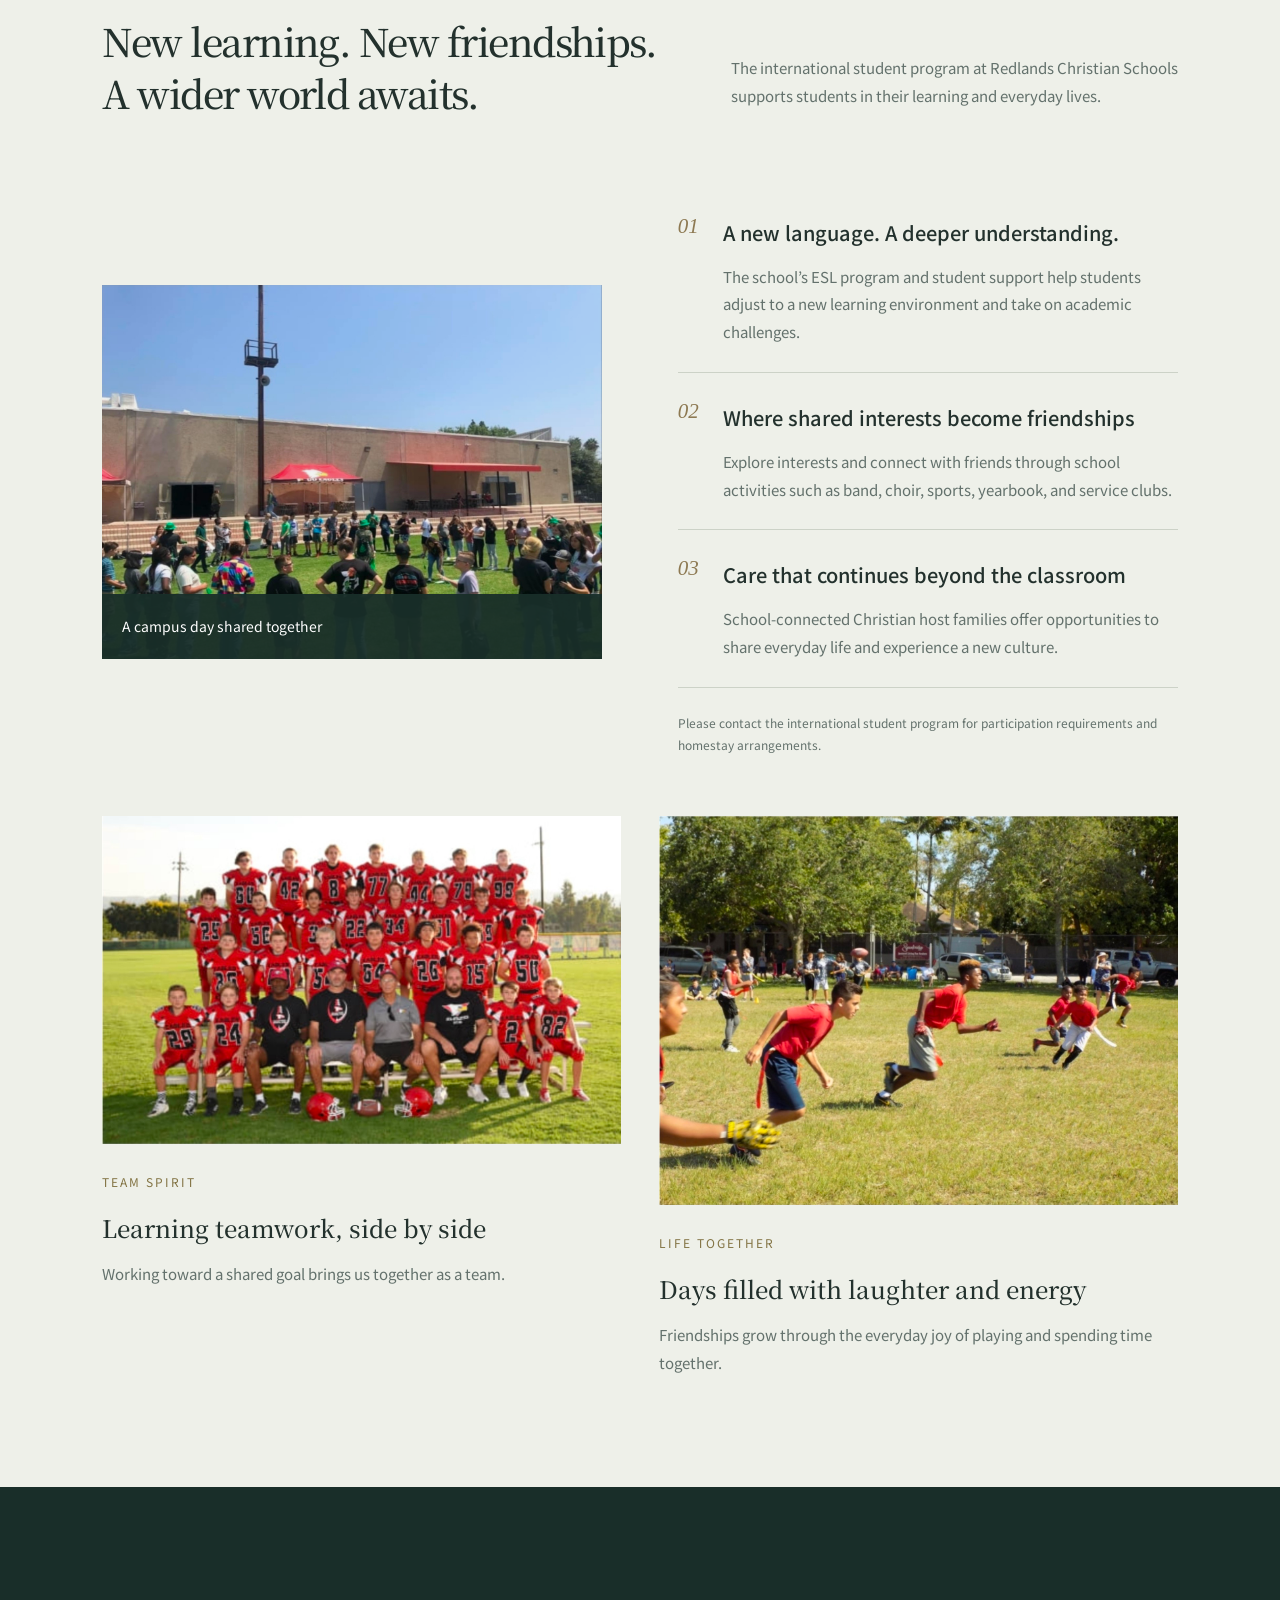
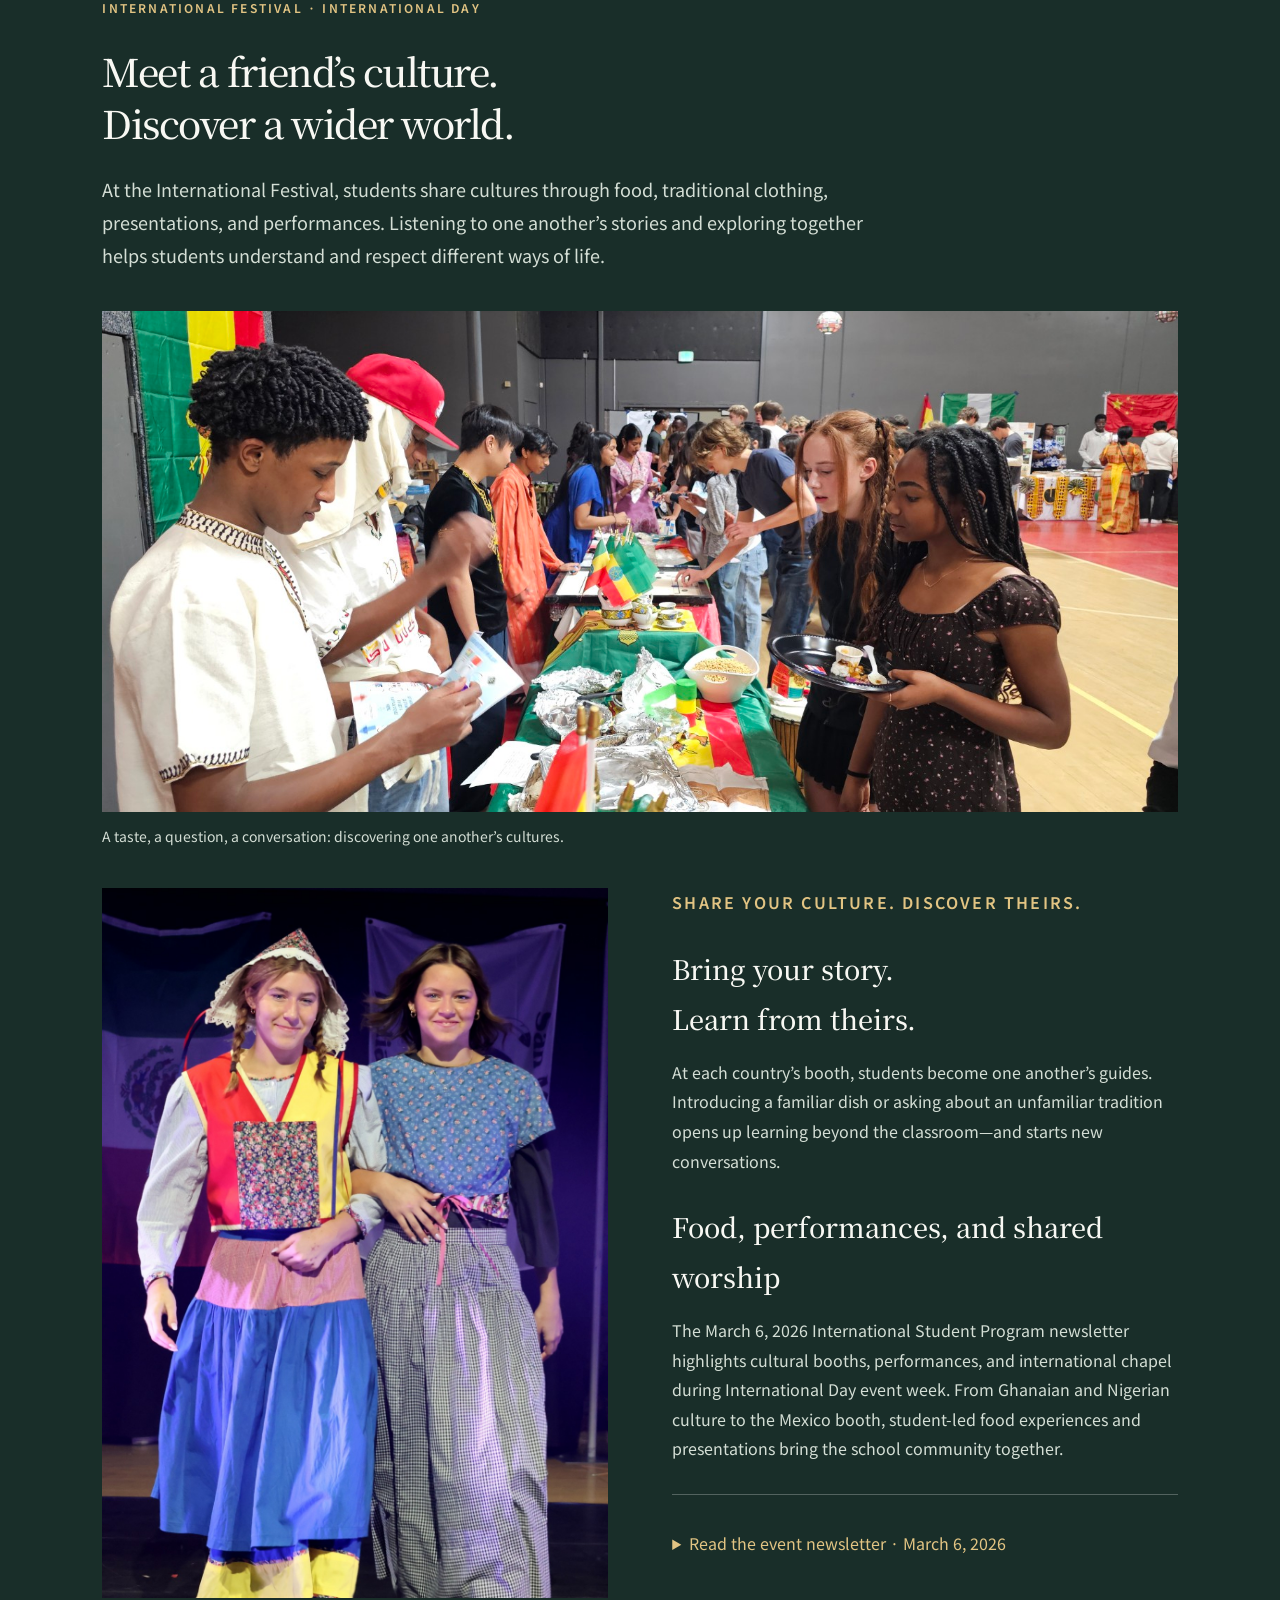
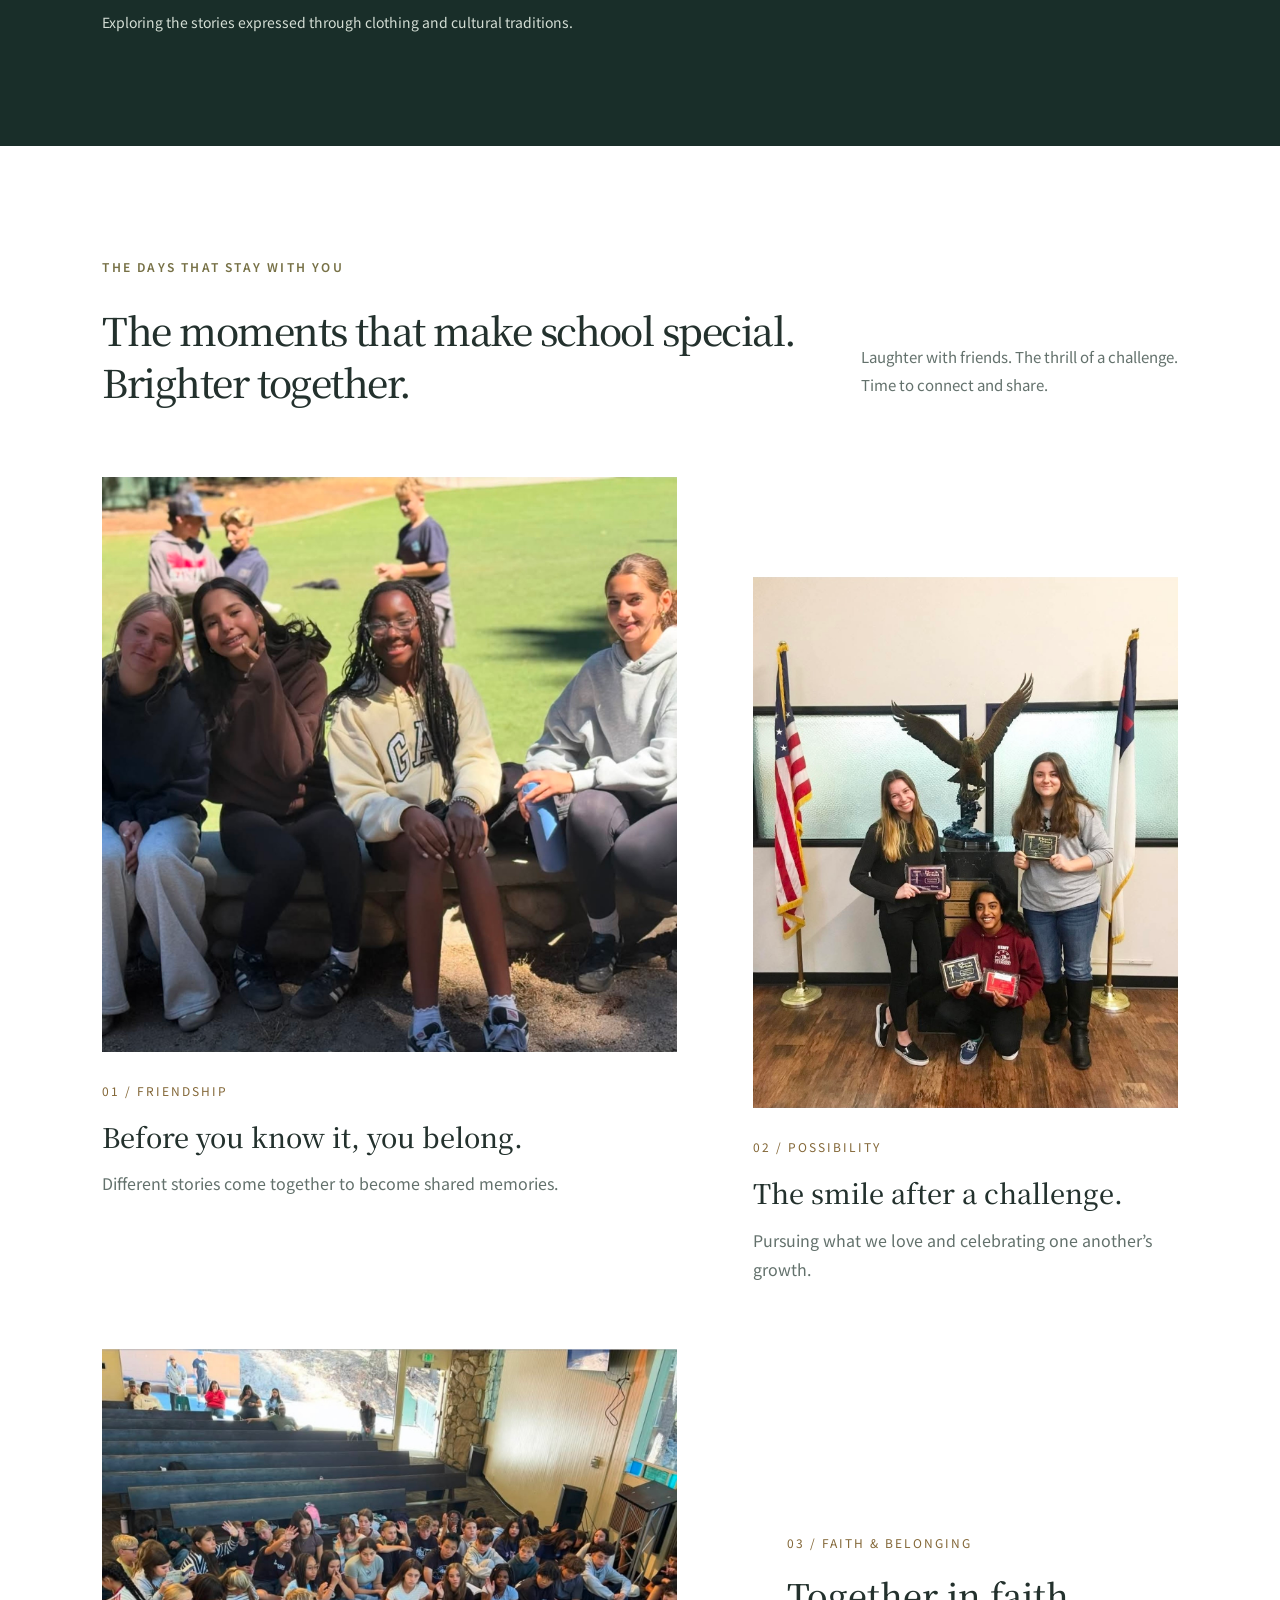
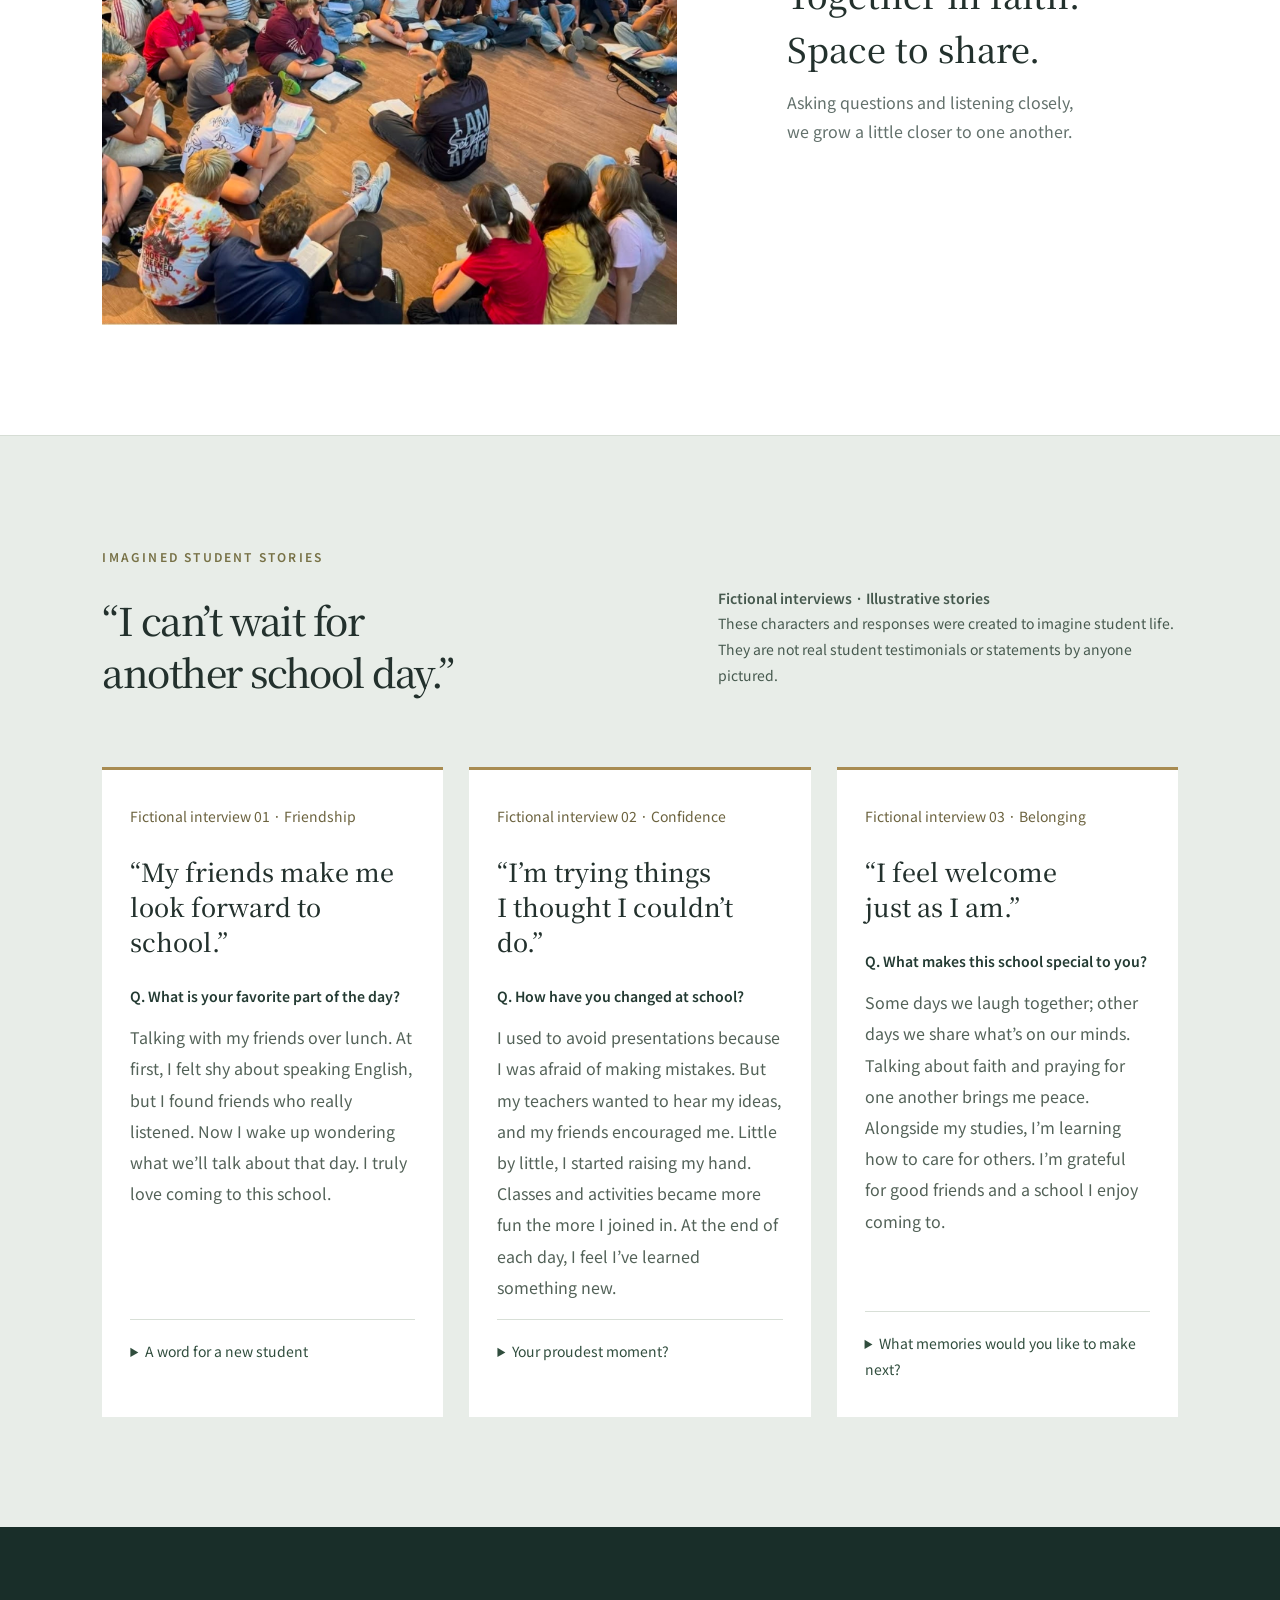
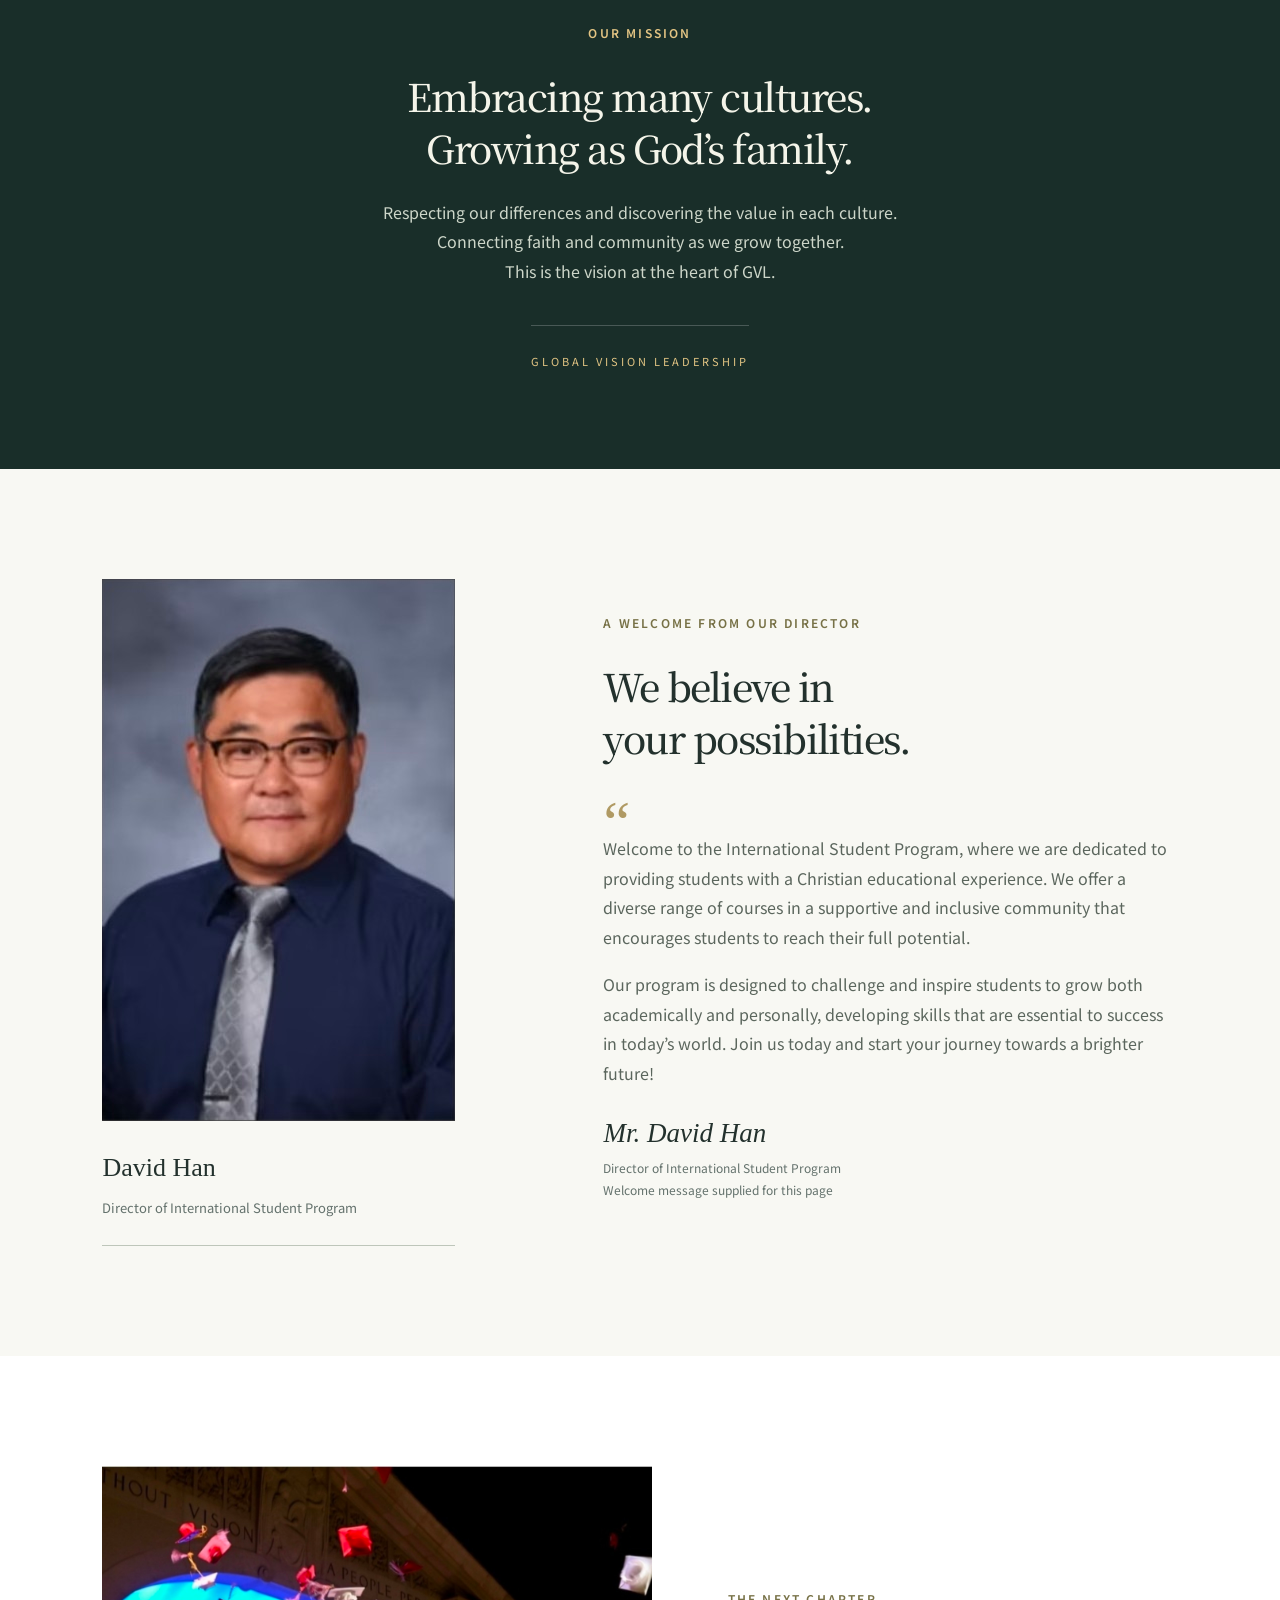
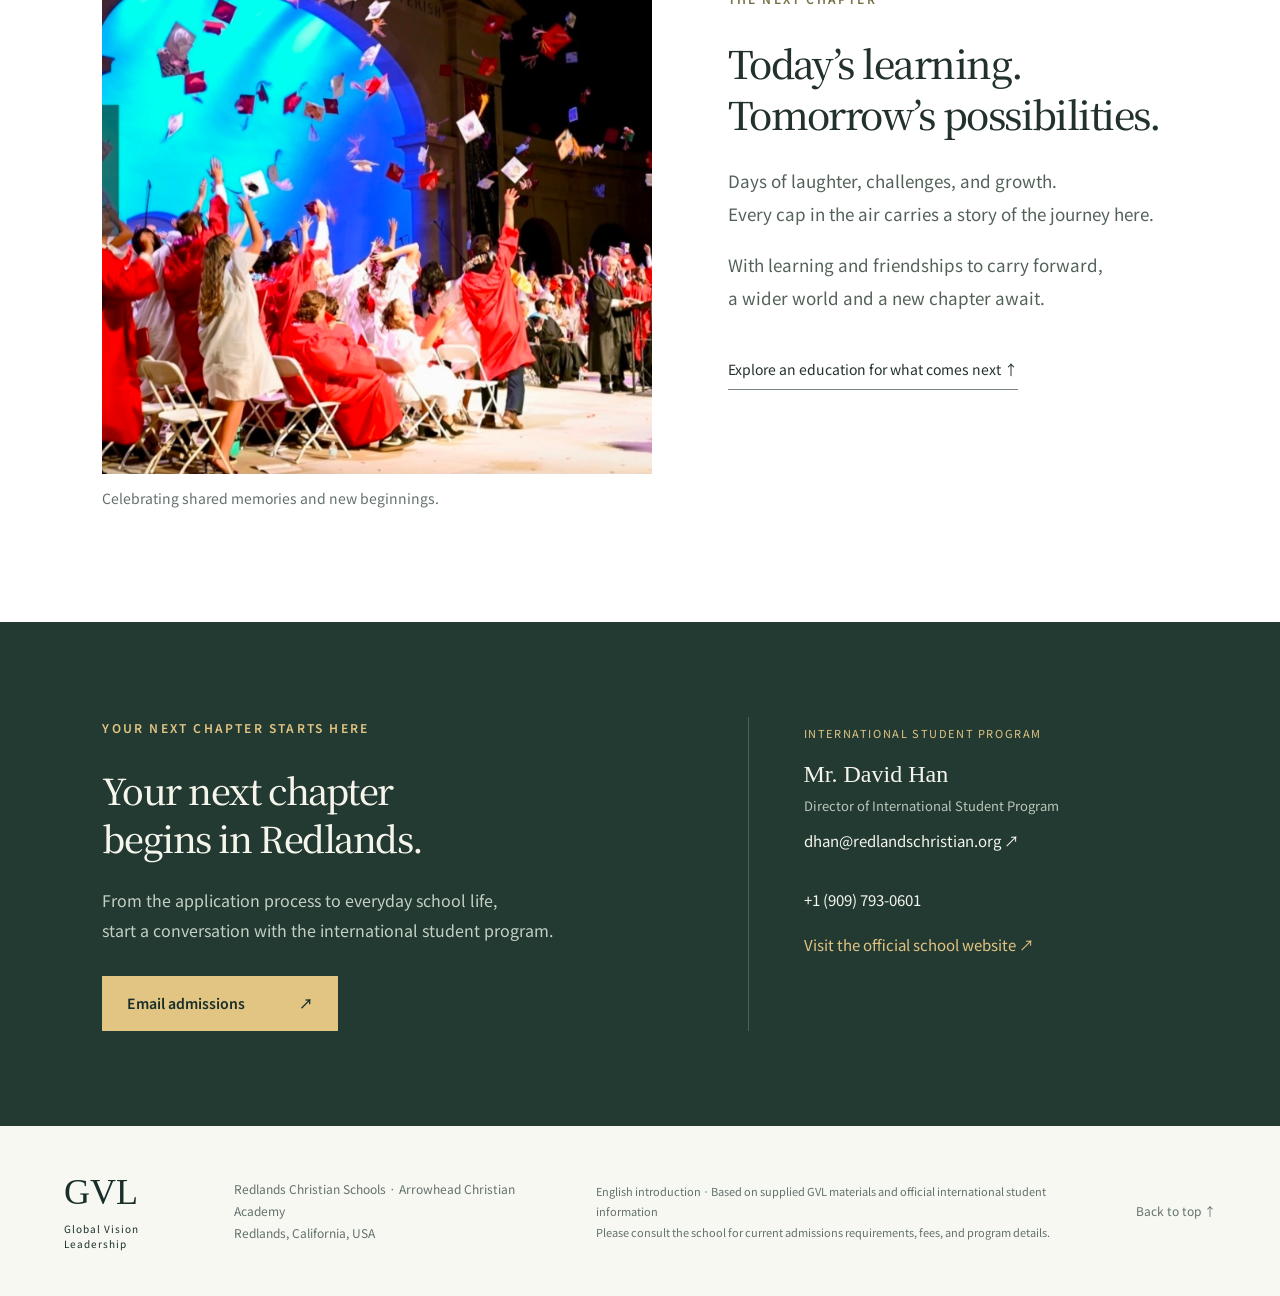
==== commit f40a85c4: "Make English the default homepage and update official international school links" ====
--- a/index.html
+++ b/index.html
@@ -1,5 +1,5 @@
 <!doctype html>
-<html lang="ko"><head><meta charset="utf-8"><meta name="viewport" content="width=device-width,initial-scale=1"><meta name="theme-color" content="#192e29"><meta name="description" content="레들랜즈 크리스찬 스쿨의 Global Vision Leadership. 신앙, 문화, 배움으로 연결되는 국제학생 공동체를 만나보세요."><title>GVL — 세상을 향한 배움, 함께하는 성장</title><link rel="stylesheet" href="style.css"><link rel="preconnect" href="https://fonts.googleapis.com"><link rel="preconnect" href="https://fonts.gstatic.com" crossorigin><link href="https://fonts.googleapis.com/css2?family=Noto+Sans+KR:wght@400;500;600;700&family=Noto+Serif+KR:wght@400;500;600&display=swap" rel="stylesheet"><style>.school-profile{background:#fff}.school-lead{max-width:820px;font-size:18px;line-height:1.9;color:#536258}.school-grid{display:grid;grid-template-columns:repeat(2,minmax(0,1fr));gap:36px 60px;margin-top:44px}.school-grid article{border-top:1px solid #bac6b9;padding-top:26px}.school-grid article>span{font-size:12px;letter-spacing:2px;color:#806739}.school-grid h3{font-family:'Noto Serif KR',serif;font-size:25px;font-weight:500;margin:17px 0}.school-grid p{font-size:16px;color:#536258}.school-source{font-size:14px;color:#63716c;margin:38px 0 0}.school-profile .text-link{margin-top:0}@media(max-width:620px){.school-grid{grid-template-columns:1fr;gap:28px}.school-lead{font-size:16px}.school-grid h3{font-size:23px}}</style><style>.graduation{display:grid;grid-template-columns:1.1fr .9fr;align-items:center;gap:7%;background:#fff}.graduation figure{margin:0}.graduation img{display:block;width:100%;height:auto}.graduation figcaption{font-size:14px;color:#63716c;margin-top:12px}.graduation-copy>p:not(.eyebrow){color:#536258;font-size:17px;line-height:1.95}.graduation .text-link{margin-top:20px}@media(max-width:620px){.graduation{grid-template-columns:1fr;gap:32px}.graduation-copy>p:not(.eyebrow){font-size:16px}}</style><style>.festival{background:#192e29;color:#f8f8f3}.festival .eyebrow{color:#e2c483}.festival-intro{max-width:800px;font-size:18px;color:#d4ded5}.festival figure{margin:0}.festival img{display:block;width:100%;height:auto}.festival-wide{margin:38px 0!important}.festival figcaption{font-size:14px;color:#d4ded5;padding-top:12px}.festival-bottom{display:grid;grid-template-columns:1fr 1fr;gap:6%;align-items:start}.festival-bottom h3{font-family:'Noto Serif KR',serif;font-size:27px;font-weight:500;margin:26px 0 14px}.festival-bottom p{color:#d4ded5;font-size:16px}.festival-news{margin-top:30px;border-top:1px solid #ffffff40;padding-top:24px}.festival-news summary{cursor:pointer;font-size:16px;padding:10px 0;color:#e2c483}.festival-news img{margin-top:18px}.festival a:focus-visible,.festival summary:focus-visible{outline:3px solid #e2c483;outline-offset:5px}@media(max-width:620px){.festival-bottom{grid-template-columns:1fr;gap:30px}.festival-intro{font-size:16px}.festival-bottom h3{font-size:24px}}</style><style>
+<html lang="en"><head><meta charset="utf-8"><meta name="viewport" content="width=device-width,initial-scale=1"><meta name="theme-color" content="#192e29"><meta name="description" content="Discover Global Vision Leadership at Redlands Christian Schools: an international community connected through faith, culture, and learning."><title>GVL — A World of Learning, A Place to Belong</title><link rel="stylesheet" href="style.css"><link rel="preconnect" href="https://fonts.googleapis.com"><link rel="preconnect" href="https://fonts.gstatic.com" crossorigin><link href="https://fonts.googleapis.com/css2?family=Noto+Sans+KR:wght@400;500;600;700&family=Noto+Serif+KR:wght@400;500;600&display=swap" rel="stylesheet"><style>.school-profile{background:#fff}.school-lead{max-width:820px;font-size:18px;line-height:1.9;color:#536258}.school-grid{display:grid;grid-template-columns:repeat(2,minmax(0,1fr));gap:36px 60px;margin-top:44px}.school-grid article{border-top:1px solid #bac6b9;padding-top:26px}.school-grid article>span{font-size:12px;letter-spacing:2px;color:#806739}.school-grid h3{font-family:'Noto Serif KR',serif;font-size:25px;font-weight:500;margin:17px 0}.school-grid p{font-size:16px;color:#536258}.school-source{font-size:14px;color:#63716c;margin:38px 0 0}.school-profile .text-link{margin-top:0}@media(max-width:620px){.school-grid{grid-template-columns:1fr;gap:28px}.school-lead{font-size:16px}.school-grid h3{font-size:23px}}</style><style>.graduation{display:grid;grid-template-columns:1.1fr .9fr;align-items:center;gap:7%;background:#fff}.graduation figure{margin:0}.graduation img{display:block;width:100%;height:auto}.graduation figcaption{font-size:14px;color:#63716c;margin-top:12px}.graduation-copy>p:not(.eyebrow){color:#536258;font-size:17px;line-height:1.95}.graduation .text-link{margin-top:20px}@media(max-width:620px){.graduation{grid-template-columns:1fr;gap:32px}.graduation-copy>p:not(.eyebrow){font-size:16px}}</style><style>.festival{background:#192e29;color:#f8f8f3}.festival .eyebrow{color:#e2c483}.festival-intro{max-width:800px;font-size:18px;color:#d4ded5}.festival figure{margin:0}.festival img{display:block;width:100%;height:auto}.festival-wide{margin:38px 0!important}.festival figcaption{font-size:14px;color:#d4ded5;padding-top:12px}.festival-bottom{display:grid;grid-template-columns:1fr 1fr;gap:6%;align-items:start}.festival-bottom h3{font-family:'Noto Serif KR',serif;font-size:27px;font-weight:500;margin:26px 0 14px}.festival-bottom p{color:#d4ded5;font-size:16px}.festival-news{margin-top:30px;border-top:1px solid #ffffff40;padding-top:24px}.festival-news summary{cursor:pointer;font-size:16px;padding:10px 0;color:#e2c483}.festival-news img{margin-top:18px}.festival a:focus-visible,.festival summary:focus-visible{outline:3px solid #e2c483;outline-offset:5px}@media(max-width:620px){.festival-bottom{grid-template-columns:1fr;gap:30px}.festival-intro{font-size:16px}.festival-bottom h3{font-size:24px}}</style><style>
 .language-picker{position:relative;margin-left:20px;flex-shrink:0;font-size:14px;line-height:1.5}
 .language-picker summary{cursor:pointer;min-height:44px;display:flex;align-items:center;gap:12px;padding:10px 14px;border:1px solid #bac4bb;border-radius:3px;list-style:none;white-space:nowrap}
 .language-picker summary::-webkit-details-marker{display:none}.language-picker summary:after{content:"▾";font-size:12px}
@@ -8,18 +8,18 @@
 .language-options a{display:flex;align-items:center;min-height:44px;padding:10px 12px;border-radius:2px;line-height:1.5}
 .language-options a:hover,.language-options a[aria-current]{background:#e5eadd;color:#192e29}.language-options a[aria-current]{font-weight:700}
 @media(max-width:620px){.language-picker{margin:0 14px 0 8px;font-size:13px}.language-picker summary{padding:9px 11px}.language-options{right:0}}
-</style><link rel="alternate" hreflang="ko" href="https://gvl-redlands.vercel.app/index.html"><link rel="alternate" hreflang="en" href="https://gvl-redlands.vercel.app/en.html"><link rel="alternate" hreflang="zh-CN" href="https://gvl-redlands.vercel.app/zh.html"><link rel="alternate" hreflang="vi" href="https://gvl-redlands.vercel.app/vi.html"><link rel="alternate" hreflang="hi" href="https://gvl-redlands.vercel.app/hi.html"><link rel="alternate" hreflang="ja" href="https://gvl-redlands.vercel.app/ja.html"><link rel="alternate" hreflang="x-default" href="https://gvl-redlands.vercel.app/en.html"></head>
-<body><a class="skip" href="#main">본문으로 이동</a><header><a class="brand" href="#" aria-label="GVL 홈"><b>GVL<span>✦</span></b><span>GLOBAL VISION LEADERSHIP<br><small>REDLANDS CHRISTIAN SCHOOLS</small></span></a><nav aria-label="주 메뉴"><a href="#about">GVL 소개</a><a href="#life">배움과 일상</a><a href="#stories">학생 이야기</a><a href="#welcome">환영 인사</a><a class="nav-cta" href="#contact">입학 문의 ↗</a></nav><details class="language-picker"><summary aria-label="언어 선택">한국어</summary><div class="language-options"><a href="index.html" lang="ko" hreflang="ko" aria-current="page">한국어</a><a href="en.html" lang="en" hreflang="en">English</a><a href="zh.html" lang="zh-CN" hreflang="zh-CN">中文（简体）</a><a href="vi.html" lang="vi" hreflang="vi">Tiếng Việt</a><a href="hi.html" lang="hi" hreflang="hi">हिन्दी</a><a href="ja.html" lang="ja" hreflang="ja">日本語</a></div></details><button class="menu" aria-label="메뉴 열기" aria-expanded="false">☰</button></header>
-<main id="main"><section class="hero"><div class="hero-image" role="img" aria-label="레들랜즈 크리스찬 스쿨 학생들의 학교생활"></div><div class="hero-shade"></div><div class="hero-content"><p class="eyebrow light">CALIFORNIA, REDLANDS · INTERNATIONAL COMMUNITY</p><h1>더 넓은 세상에서,<br>나답게 자라는 시간.</h1><p class="hero-copy">서로 다른 문화가 만나 친구가 되고,<br>신앙 위에 배움이 쌓여 내일의 가능성이 됩니다.<br>레들랜즈의 GVL에서, 여러분의 이야기를 시작하세요.</p><a class="button gold" href="#about">GVL 만나보기 <span>↓</span></a></div><div class="hero-bottom"><span>Global Vision Leadership</span><span>믿음으로 연결되고, 세상을 향해 성장합니다.</span><span>01 — OUR COMMUNITY</span></div></section>
-<section id="about" class="intro section"><div><p class="eyebrow">A PLACE TO BELONG</p><h2>국경을 넘어 만나는<br>우리의 공동체.</h2></div><div class="intro-text"><p class="lead">새로운 나라에서의 시작이<br>혼자가 아닌, 함께하는 여정이 되도록.</p><p>GVL(Global Vision Leadership)은 레들랜즈 크리스찬 스쿨 고등부, Arrowhead Christian Academy와 함께하는 공동체입니다. 서로 다른 배경을 가진 학생들이 각자의 문화를 나누고, 기독교 신앙 안에서 함께 성장하는 것을 지향합니다.</p><p>다양성을 존중하는 마음, 서로를 이해하는 시선, 그리고 다른 사람에게 좋은 영향을 주려는 용기. GVL이 소중하게 생각하는 가치입니다.</p><a class="text-link" href="https://www.redlandschristian.org/international" target="_blank" rel="noopener">학교 국제학생 프로그램 공식 안내 ↗</a></div></section>
-<section class="values"><div class="value"><span class="number">01 / GLOBAL</span><h3>다름을 만나,<br>세상을 넓히다.</h3><p>다양한 문화와 생각을 존중하며, 교실을 넘어 세상을 바라보는 시선을 키웁니다.</p></div><div class="value"><span class="number">02 / VISION</span><h3>믿음 위에,<br>내일을 그리다.</h3><p>기독교적 가치 안에서 나의 가능성을 발견하고, 배움과 삶의 방향을 함께 찾아갑니다.</p></div><div class="value"><span class="number">03 / LEADERSHIP</span><h3>함께 성장하며,<br>선한 영향을 전하다.</h3><p>작은 배려와 협력에서 시작해 공동체를 섬기는 리더의 마음을 배워갑니다.</p></div></section>
-<section id="school" class="section school-profile" aria-labelledby="school-title"><p class="eyebrow">MEET THE SCHOOL · GRADES 9–12</p><h2 id="school-title">믿음 위에 쌓는 배움,<br>졸업 너머로 이어지는 가능성.</h2><p class="school-lead">Arrowhead Christian Academy Upper School은 캘리포니아 레들랜즈에 위치한 Redlands Christian Schools의 9–12학년 고등학교입니다. 기독교적 세계관을 바탕으로 학업과 인격의 성장을 함께 추구합니다.</p><div class="school-grid"><article><span>01 / ACADEMICS</span><h3>더 깊이 배우는 수업</h3><p>AP·Honors 과정과 프로그래밍·공학·창업 등 선택과목을 통해 관심 분야를 탐색합니다.</p><a class="text-link" href="https://www.redlandschristian.org/aca-upper-school/upper-school-overview" target="_blank" rel="noopener">교육과정 안내 ↗</a></article><article><span>02 / COLLEGE &amp; CAREER</span><h3>나에게 맞는 진학 계획</h3><p>Academic Services는 학업과 진로, 개인·사회적 성장을 상담합니다. Colorado Christian University 연계 과목으로 대학 학점 취득도 가능하며, 인정 여부는 지원 대학의 기준에 따릅니다.</p><a class="text-link" href="https://www.redlandschristian.org/aca-upper-school/academic-services" target="_blank" rel="noopener">학업·진학 지원 ↗</a></article><article><span>03 / DISTINCTIVES</span><h3>관심을 경험으로 바꾸다</h3><p>선택형 특화 과정은 STEM, 운동과학, 시각·공연예술, 저널리즘, 글로벌 스터디의 다섯 분야입니다. 심화 수업에 현장 경험과 포트폴리오를 더하고, 이수 성과를 졸업 시 인정합니다.</p><a class="text-link" href="https://www.redlandschristian.org/aca-upper-school/aca-distinctives" target="_blank" rel="noopener">특화 과정 살펴보기 ↗</a></article><article><span>04 / FAITH &amp; LIFE</span><h3>교실 밖에서도 자라는 마음</h3><p>성경 수업과 매주 채플, 수련회로 신앙을 나누고, 미술·음악·연극과 테니스·골프·수영 등으로 학교생활을 넓힙니다.</p><a class="text-link" href="https://www.redlandschristian.org/aca-upper-school/upper-school-overview" target="_blank" rel="noopener">학교생활 안내 ↗</a></article></div><p class="school-source">학교 공식 안내 기준 · 2026년 9월 확인. 과목 개설과 활동은 해마다 달라질 수 있으며, 수강·참여 조건은 학교에 확인해 주세요.</p></section>
-<section id="life" class="section life"><div class="section-top"><div><p class="eyebrow">LEARN. CONNECT. GROW.</p><h2>배움도, 우정도.<br>당신의 세계가 넓어집니다.</h2></div><p>레들랜즈 크리스찬 스쿨의 국제학생 프로그램은<br>학생의 학업과 일상에 함께합니다.</p></div><div class="life-layout"><figure class="life-photo"><img src="assets/campus-community.jpg" alt="캠퍼스 잔디밭에 함께 모인 학생들" loading="lazy"><figcaption class="photo-caption">서로를 만나고, 함께하는 캠퍼스의 하루</figcaption></figure><div class="life-list"><article><span>01</span><div><h3>새로운 언어, 더 깊어지는 배움</h3><p>학교의 ESL 프로그램과 학생을 위한 지원을 통해 새로운 학습 환경에 적응하고, 배움에 도전합니다.</p></div></article><article><span>02</span><div><h3>관심사가 우정이 되는 학교생활</h3><p>밴드, 합창, 스포츠, 이어북과 봉사 동아리 등 다양한 학교 활동에서 자신의 관심사를 발견하고 친구들과 연결됩니다.</p></div></article><article><span>03</span><div><h3>학교 밖에서도 이어지는 돌봄</h3><p>학교와 연결된 기독교 호스트 가정에서 일상을 나누며, 새로운 문화와 생활을 경험할 수 있습니다.</p></div></article><p class="fine">활동 참여 조건과 홈스테이 배정 등 자세한 사항은 국제학생 프로그램 담당자에게 확인해 주세요.</p></div></div><div class="student-gallery"><figure><a href="assets/football-team.jpg" target="_blank" aria-label="풋볼 팀 사진 크게 보기"><img src="assets/football-team.jpg" alt="붉은 유니폼을 입은 풋볼 선수들과 코치들의 단체 사진" loading="lazy" width="1536" height="971"></a><figcaption><span>TEAM SPIRIT</span><h3>함께 뛰며 배우는 팀워크</h3><p>같은 목표를 향해 나아가는 순간, 우리는 한 팀이 됩니다.</p></figcaption></figure><figure><a href="assets/outdoor-activities.jpg" target="_blank" aria-label="야외 활동 사진 크게 보기"><img src="assets/outdoor-activities.jpg" alt="잔디밭에서 함께 공을 쫓으며 야외 활동을 하는 학생들" loading="lazy" width="1536" height="1152"></a><figcaption><span>LIFE TOGETHER</span><h3>웃음과 활기로 채워지는 하루</h3><p>함께 뛰고 어울리는 일상 속에서 우정이 자라납니다.</p></figcaption></figure></div></section>
-<section id="festival" class="section festival" aria-labelledby="festival-title"><p class="eyebrow">INTERNATIONAL FESTIVAL · INTERNATIONAL DAY</p><h2 id="festival-title">친구의 문화를 만나는 날,<br>우리의 세상이 넓어집니다.</h2><p class="festival-intro">인터내셔널 페스티벌에서는 학생들이 각 나라의 음식과 전통 의상, 발표와 공연을 통해 문화를 나눕니다. 친구의 이야기를 듣고 직접 경험하며, 서로의 다름을 이해하고 존중하는 법을 배웁니다.</p><figure class="festival-wide"><a href="assets/festival-booths.jpg" target="_blank" rel="noopener" aria-label="국제 문화 부스 사진 크게 보기"><img src="assets/festival-booths.jpg" alt="여러 나라의 국기와 음식으로 꾸민 문화 부스에서 학생들이 이야기를 나누는 모습" loading="lazy"></a><figcaption>음식을 맛보고, 질문을 나누며 서로의 문화를 알아가는 시간.</figcaption></figure><div class="festival-bottom"><figure><a href="assets/festival-cultures.jpg" target="_blank" rel="noopener" aria-label="문화 소개 의상 사진 크게 보기"><img src="assets/festival-cultures.jpg" alt="문화 행사에서 다채로운 의상을 입고 함께 사진을 찍는 두 학생" loading="lazy"></a><figcaption>다양한 의상과 표현 속에 담긴 문화의 이야기를 만납니다.</figcaption></figure><div><p class="eyebrow">SHARE YOUR CULTURE. DISCOVER THEIRS.</p><h3>내 문화를 소개하고,<br>친구의 세계를 배우다.</h3><p>국가별 부스는 학생들이 서로에게 배움의 안내자가 되는 공간입니다. 익숙한 음식을 친구에게 소개하고, 낯선 전통에 대해 질문하면서 교실 밖의 배움과 새로운 대화가 시작됩니다.</p><h3>음식, 공연, 그리고 함께하는 예배</h3><p>2026년 3월 6일 국제학생 프로그램 뉴스레터는 International Day 행사 주간의 문화 부스, 공연, 국제 채플을 소개합니다. 가나·나이지리아 문화 소개와 멕시코 부스 활동처럼, 학생들이 준비한 음식과 발표가 학교 공동체를 연결합니다.</p><details class="festival-news"><summary>행사 뉴스레터 보기 · 2026.03.06</summary><a href="assets/festival-newsletter.jpg" target="_blank" rel="noopener" aria-label="뉴스레터 원본 크게 보기"><img src="assets/festival-newsletter.jpg" alt="국제 문화 부스와 채플, 멕시코 문화 소개를 담은 2026년 3월 6일 학교 국제학생 프로그램 뉴스레터" loading="lazy"></a><p>사진을 누르면 원본을 크게 볼 수 있습니다.</p></details></div></div></section>
-<section class="section moments" aria-labelledby="moments-title"><div class="section-top"><div><p class="eyebrow">THE DAYS THAT STAY WITH YOU</p><h2 id="moments-title">학교가 좋아지는 순간,<br>함께라서 빛나는 우리.</h2></div><p>친구와 나누는 웃음, 새로운 도전,<br>함께 마음을 나누는 시간.</p></div><div class="moments-grid"><figure class="moment-friends"><a href="assets/student-friendships.jpg" target="_blank" rel="noopener" aria-label="친구들과 함께한 사진 크게 보기"><img src="assets/student-friendships.jpg" alt="햇살이 비치는 잔디밭 옆에서 함께 앉아 웃는 학생들" loading="lazy" width="1536" height="1536"></a><figcaption><span>01 / FRIENDSHIP</span><h3>어느새, 함께 웃는 사이.</h3><p>서로 다른 이야기가 만나 우리의 추억이 됩니다.</p></figcaption></figure><figure class="moment-achieve"><a href="assets/student-achievements.jpg" target="_blank" rel="noopener" aria-label="학생들의 기념사진 크게 보기"><img src="assets/student-achievements.jpg" alt="독수리 조형물 앞에서 상패를 들고 기념사진을 찍는 세 학생" loading="lazy" width="1229" height="1536"></a><figcaption><span>02 / POSSIBILITY</span><h3>도전의 끝에서 만나는 미소.</h3><p>좋아하는 일에 마음을 쏟고, 서로의 성장을 응원합니다.</p></figcaption></figure><figure class="moment-faith"><a href="assets/faith-community.jpeg" target="_blank" rel="noopener" aria-label="공동체 모임 사진 크게 보기"><img src="assets/faith-community.jpeg" alt="책을 펼쳐 들고 바닥에 둘러앉아 이야기를 나누는 학생들과 인솔자" loading="lazy" width="1532" height="1536"></a><figcaption><span>03 / FAITH &amp; BELONGING</span><h3>믿음 안에서,<br>마음을 나누는 시간.</h3><p>함께 질문하고 귀 기울이며,<br>서로에게 한 걸음 더 가까워집니다.</p></figcaption></figure></div></section>
-<section id="stories" class="section stories" aria-labelledby="stories-title"><div class="section-top"><div><p class="eyebrow">IMAGINED STUDENT STORIES</p><h2 id="stories-title">“내일도 학교에<br>가고 싶어요.”</h2></div><p class="fiction-note"><strong>가상 인터뷰 · 창작 예시</strong><br>아래 인물과 답변은 학교생활을 상상해 만든 내용으로,<br>실제 재학생의 후기나 사진 속 학생들의 발언이 아닙니다.</p></div><div class="story-grid"><article class="story-card"><span class="story-label">가상 인터뷰 01 · 우정</span><h3>“친구들 덕분에<br>학교가 기다려져요.”</h3><p class="story-question">Q. 학교에서 가장 좋아하는 시간은?</p><p>친구들과 점심을 먹으며 이야기하는 시간이요. 처음에는 영어로 말을 꺼내는 게 쑥스러웠는데, 제 이야기를 끝까지 들어주는 친구들이 생겼어요. 이제는 아침마다 ‘오늘은 무슨 이야기를 나눌까?’ 하고 기대해요. 저는 이 학교에 다니는 게 정말 좋아요.</p><details><summary>새로 오는 친구에게 한마디</summary><p>처음부터 완벽하게 말하려고 하지 않아도 괜찮아요. 먼저 웃으며 인사해 보세요. 저도 그 작은 인사에서 우정이 시작됐거든요!</p></details></article><article class="story-card"><span class="story-label">가상 인터뷰 02 · 도전</span><h3>“못할 것 같던 일도<br>도전하게 됐어요.”</h3><p class="story-question">Q. 학교생활에서 달라진 점은?</p><p>예전에는 틀릴까 봐 발표를 피하곤 했어요. 그런데 선생님이 제 생각을 궁금해하시고 친구들이 응원해 주니, 조금씩 손을 들게 됐어요. 수업도 활동도 직접 참여할수록 더 재미있더라고요. 하루를 마치면 ‘오늘도 하나 배웠다’는 기분이 들어요.</p><details><summary>가장 뿌듯한 순간은?</summary><p>발표를 마치고 친구들과 웃으며 이야기를 나눴을 때요. 완벽한 발표는 아니었지만, 스스로 한 걸음 나아갔다는 게 정말 기뻤어요.</p></details></article><article class="story-card"><span class="story-label">가상 인터뷰 03 · 공동체</span><h3>“있는 그대로의 저를<br>반겨주는 곳이에요.”</h3><p class="story-question">Q. 이 학교가 특별하게 느껴지는 이유는?</p><p>함께 웃는 날도 있고, 고민을 털어놓는 날도 있어요. 친구들과 믿음에 대해 이야기하고 서로를 위해 기도하면 마음이 편안해져요. 공부뿐 아니라 다른 사람을 배려하는 마음도 배우고 있어요. 즐겁게 다닐 수 있는 학교와 좋은 친구들이 있어서 감사해요.</p><details><summary>앞으로 만들고 싶은 추억은?</summary><p>새로 온 친구에게 먼저 다가가 함께 어울리고 싶어요. 제가 느꼈던 따뜻함을 다른 친구에게도 전해 주고 싶거든요.</p></details></article></div></section>
-<section class="mission"><p class="eyebrow light">OUR MISSION</p><h2>다양한 문화를 품고,<br>하나님의 가족으로 함께 자라갑니다.</h2><p>서로의 다름을 존중하고 각 문화의 가치를 발견하며,<br>신앙과 공동체를 연결해 함께 성장하는 것.<br>이것이 GVL이 꿈꾸는 모습입니다.</p><span class="mission-sign">GLOBAL VISION LEADERSHIP</span></section>
-<section id="welcome" class="section welcome"><div class="portrait-wrap"><div class="portrait"><img src="assets/director-message.jpg" alt="국제학생 프로그램 디렉터 David Han" loading="lazy"></div><div class="portrait-label"><b>David Han</b><span>국제학생 프로그램 디렉터</span></div></div><div class="welcome-text"><p class="eyebrow">A WELCOME FROM OUR DIRECTOR</p><h2>여러분의 가능성을,<br>함께 믿고 응원합니다.</h2><div class="quote-mark">“</div><blockquote><p>국제학생 프로그램에 오신 것을 환영합니다. 우리는 학생들에게 기독교적 교육 경험을 제공하고, 서로를 지지하고 포용하는 공동체 안에서 자신의 잠재력을 충분히 펼칠 수 있도록 돕습니다.</p><p>다양한 수업과 새로운 도전은 학업뿐 아니라 한 사람으로서의 성장을 이끌어 줍니다. 오늘의 세상을 살아가는 데 필요한 역량을 기르며, 더 밝은 미래를 향한 여정을 함께 시작해 보세요.</p></blockquote><p class="signature">Mr. David Han</p><p class="fine">Director of International Student Program<br>제공된 환영 인사의 한국어 번역</p></div></section>
-<section class="section graduation" aria-labelledby="graduation-title"><figure><a href="assets/graduation.jpg" target="_blank" rel="noopener" aria-label="졸업 사진 크게 보기"><img src="assets/graduation.jpg" alt="붉은색과 흰색 졸업 가운을 입은 졸업생들이 학사모를 공중으로 던지며 축하하는 모습" loading="lazy"></a><figcaption>함께한 시간을 축하하고, 새로운 시작을 응원합니다.</figcaption></figure><div class="graduation-copy"><p class="eyebrow">THE NEXT CHAPTER</p><h2 id="graduation-title">오늘의 배움이,<br>내일의 날개가 되도록.</h2><p>함께 웃고, 도전하고, 성장한 시간.<br>학사모를 높이 던지는 순간에는 그 모든 하루가 담겨 있습니다.</p><p>학교에서 쌓은 배움과 우정을 품고,<br>이제 자신만의 더 넓은 세상을 향해 나아갑니다.</p><a class="text-link" href="#school">졸업 너머를 준비하는 교육 만나보기 ↑</a></div></section>
-<section id="contact" class="contact"><div><p class="eyebrow light">YOUR NEXT CHAPTER STARTS HERE</p><h2>레들랜즈에서 시작할<br>당신의 내일이 궁금하다면.</h2><p>지원 절차부터 학교생활까지,<br>국제학생 프로그램 담당자와 이야기를 나눠보세요.</p><a class="button gold" href="mailto:dhan@redlandschristian.org?subject=GVL%20%EA%B5%AD%EC%A0%9C%ED%95%99%EC%83%9D%20%EC%9E%85%ED%95%99%20%EB%AC%B8%EC%9D%98">입학 상담 이메일 보내기 <span>↗</span></a></div><div class="contact-details"><div><span>INTERNATIONAL STUDENT PROGRAM</span><h3>Mr. David Han</h3><p>국제학생 프로그램 디렉터</p><a href="mailto:dhan@redlandschristian.org">dhan@redlandschristian.org ↗</a></div><a class="phone" href="tel:+19097930601">+1 (909) 793-0601</a><a class="official" href="https://www.redlandschristian.org/international" target="_blank" rel="noopener">학교 공식 홈페이지 방문 ↗</a></div></section></main>
-<footer><div class="footer-brand">GVL<span>Global Vision Leadership</span></div><p>Redlands Christian Schools · Arrowhead Christian Academy<br>Redlands, California, USA</p><small>한국어 소개 페이지 · GVL 제공 자료 및 학교 공식 국제학생 안내 기반<br>입학 조건·학비·운영 내용은 학교의 최신 안내를 확인해 주세요.</small><a href="#">맨 위로 ↑</a></footer><script>const button=document.querySelector('.menu'); const nav=document.querySelector('nav');button.addEventListener('click',()=>{const open=button.getAttribute('aria-expanded')!=='true';button.setAttribute('aria-expanded',String(open));button.setAttribute('aria-label',open?'메뉴 닫기':'메뉴 열기');nav.classList.toggle('open',open);});nav.querySelectorAll('a').forEach(a=>a.addEventListener('click',()=>{nav.classList.remove('open');button.setAttribute('aria-expanded','false');}));</script></body></html>
+</style><link rel="alternate" hreflang="ko" href="https://gvl-redlands.vercel.app/ko.html"><link rel="alternate" hreflang="en" href="https://gvl-redlands.vercel.app/"><link rel="alternate" hreflang="zh-CN" href="https://gvl-redlands.vercel.app/zh.html"><link rel="alternate" hreflang="vi" href="https://gvl-redlands.vercel.app/vi.html"><link rel="alternate" hreflang="hi" href="https://gvl-redlands.vercel.app/hi.html"><link rel="alternate" hreflang="ja" href="https://gvl-redlands.vercel.app/ja.html"><link rel="alternate" hreflang="x-default" href="https://gvl-redlands.vercel.app/"></head>
+<body><a class="skip" href="#main">Skip to content</a><header><a class="brand" href="#" aria-label="GVL home"><b>GVL<span>✦</span></b><span>GLOBAL VISION LEADERSHIP<br><small>REDLANDS CHRISTIAN SCHOOLS</small></span></a><nav aria-label="Main navigation"><a href="#about">About GVL</a><a href="#life">Student life</a><a href="#stories">Student stories</a><a href="#welcome">Welcome</a><a class="nav-cta" href="#contact">Admissions ↗</a></nav><details class="language-picker"><summary aria-label="Choose language">English</summary><div class="language-options"><a href="ko.html" lang="ko" hreflang="ko">한국어</a><a href="index.html" lang="en" hreflang="en" aria-current="page">English</a><a href="zh.html" lang="zh-CN" hreflang="zh-CN">中文（简体）</a><a href="vi.html" lang="vi" hreflang="vi">Tiếng Việt</a><a href="hi.html" lang="hi" hreflang="hi">हिन्दी</a><a href="ja.html" lang="ja" hreflang="ja">日本語</a></div></details><button class="menu" aria-label="Open menu" aria-expanded="false">☰</button></header>
+<main id="main"><section class="hero"><div class="hero-image" role="img" aria-label="Student life at Redlands Christian Schools"></div><div class="hero-shade"></div><div class="hero-content"><p class="eyebrow light">CALIFORNIA, REDLANDS · INTERNATIONAL COMMUNITY</p><h1>A world to discover.<br>Room to become you.</h1><p class="hero-copy">Where different cultures become friendships,<br>and learning rooted in faith opens new possibilities.<br>Begin your story with GVL in Redlands.</p><a class="button gold" href="#about">Discover GVL <span>↓</span></a></div><div class="hero-bottom"><span>Global Vision Leadership</span><span>Connected by faith. Growing toward the world.</span><span>01 — OUR COMMUNITY</span></div></section>
+<section id="about" class="intro section"><div><p class="eyebrow">A PLACE TO BELONG</p><h2>Across cultures.<br>One community.</h2></div><div class="intro-text"><p class="lead">A new beginning in a new country.<br>A journey we take together.</p><p>GVL (Global Vision Leadership) is a community connected with Arrowhead Christian Academy, the high school of Redlands Christian Schools. Students from different backgrounds share their cultures and grow together in Christian faith.</p><p>Respect for diversity, a desire to understand one another, and the courage to make a positive difference: these are the values GVL holds close.</p><a class="text-link" href="https://www.acarcsinternational.com/" target="_blank" rel="noopener">Official international student program information ↗</a></div></section>
+<section class="values"><div class="value"><span class="number">01 / GLOBAL</span><h3>Meet new perspectives.<br>Broaden your world.</h3><p>Respect diverse cultures and ideas while discovering perspectives that reach beyond the classroom.</p></div><div class="value"><span class="number">02 / VISION</span><h3>Rooted in faith.<br>Looking ahead.</h3><p>Discover your potential within a Christian community and explore your direction in learning and life.</p></div><div class="value"><span class="number">03 / LEADERSHIP</span><h3>Grow together.<br>Make a difference.</h3><p>Through everyday kindness and collaboration, develop the heart of a leader who serves others.</p></div></section>
+<section id="school" class="section school-profile" aria-labelledby="school-title"><p class="eyebrow">MEET THE SCHOOL · GRADES 9–12</p><h2 id="school-title">Learning rooted in faith.<br>Possibilities beyond graduation.</h2><p class="school-lead">Arrowhead Christian Academy Upper School serves grades 9–12 within Redlands Christian Schools in Redlands, California. Its Christian worldview connects academic learning with character development.</p><div class="school-grid"><article><span>01 / ACADEMICS</span><h3>Go deeper in your learning</h3><p>Explore AP and Honors courses alongside electives in programming, engineering, and entrepreneurship.</p><a class="text-link" href="https://www.redlandschristian.org/aca-upper-school/upper-school-overview" target="_blank" rel="noopener">Explore academics ↗</a></article><article><span>02 / COLLEGE &amp; CAREER</span><h3>A path that fits you</h3><p>Academic Services provides academic, career, and personal/social guidance. Eligible courses offer college credit through Colorado Christian University; transfer acceptance depends on the receiving university.</p><a class="text-link" href="https://www.redlandschristian.org/aca-upper-school/academic-services" target="_blank" rel="noopener">Academic support ↗</a></article><article><span>03 / DISTINCTIVES</span><h3>Turn interests into experience</h3><p>Five optional tracks cover STEM, exercise science, visual and performing arts, journalism, and global studies. Advanced coursework, practical experience, and a portfolio build focused exploration, with completion recognized at graduation.</p><a class="text-link" href="https://www.redlandschristian.org/aca-upper-school/aca-distinctives" target="_blank" rel="noopener">Discover the tracks ↗</a></article><article><span>04 / FAITH &amp; LIFE</span><h3>Grow beyond the classroom</h3><p>Bible classes, weekly chapel, and retreats complement opportunities in art, music, theater, tennis, golf, and swimming.</p><a class="text-link" href="https://www.redlandschristian.org/aca-upper-school/upper-school-overview" target="_blank" rel="noopener">Explore school life ↗</a></article></div><p class="school-source">Based on official school information reviewed September 2026. Courses and activities may vary each year; confirm eligibility with the school.</p></section>
+<section id="life" class="section life"><div class="section-top"><div><p class="eyebrow">LEARN. CONNECT. GROW.</p><h2>New learning. New friendships.<br>A wider world awaits.</h2></div><p>The international student program at Redlands Christian Schools<br>supports students in their learning and everyday lives.</p></div><div class="life-layout"><figure class="life-photo"><img src="assets/campus-community.jpg" alt="Students gathered on the campus lawn" loading="lazy"><figcaption class="photo-caption">A campus day shared together</figcaption></figure><div class="life-list"><article><span>01</span><div><h3>A new language. A deeper understanding.</h3><p>The school’s ESL program and student support help students adjust to a new learning environment and take on academic challenges.</p></div></article><article><span>02</span><div><h3>Where shared interests become friendships</h3><p>Explore interests and connect with friends through school activities such as band, choir, sports, yearbook, and service clubs.</p></div></article><article><span>03</span><div><h3>Care that continues beyond the classroom</h3><p>School-connected Christian host families offer opportunities to share everyday life and experience a new culture.</p></div></article><p class="fine">Please contact the international student program for participation requirements and homestay arrangements.</p></div></div><div class="student-gallery"><figure><a href="assets/football-team.jpg" target="_blank" aria-label="View the football team photo"><img src="assets/football-team.jpg" alt="Football players in red uniforms with their coaches" loading="lazy" width="1536" height="971"></a><figcaption><span>TEAM SPIRIT</span><h3>Learning teamwork, side by side</h3><p>Working toward a shared goal brings us together as a team.</p></figcaption></figure><figure><a href="assets/outdoor-activities.jpg" target="_blank" aria-label="View the outdoor activity photo"><img src="assets/outdoor-activities.jpg" alt="Students playing together on the lawn" loading="lazy" width="1536" height="1152"></a><figcaption><span>LIFE TOGETHER</span><h3>Days filled with laughter and energy</h3><p>Friendships grow through the everyday joy of playing and spending time together.</p></figcaption></figure></div></section>
+<section id="festival" class="section festival" aria-labelledby="festival-title"><p class="eyebrow">INTERNATIONAL FESTIVAL · INTERNATIONAL DAY</p><h2 id="festival-title">Meet a friend’s culture.<br>Discover a wider world.</h2><p class="festival-intro">At the International Festival, students share cultures through food, traditional clothing, presentations, and performances. Listening to one another’s stories and exploring together helps students understand and respect different ways of life.</p><figure class="festival-wide"><a href="assets/festival-booths.jpg" target="_blank" rel="noopener" aria-label="View international culture booths"><img src="assets/festival-booths.jpg" alt="Students sharing food and conversation at cultural booths decorated with flags from different countries" loading="lazy"></a><figcaption>A taste, a question, a conversation: discovering one another’s cultures.</figcaption></figure><div class="festival-bottom"><figure><a href="assets/festival-cultures.jpg" target="_blank" rel="noopener" aria-label="View cultural celebration photo"><img src="assets/festival-cultures.jpg" alt="Two students posing together in colorful clothing at a cultural celebration" loading="lazy"></a><figcaption>Exploring the stories expressed through clothing and cultural traditions.</figcaption></figure><div><p class="eyebrow">SHARE YOUR CULTURE. DISCOVER THEIRS.</p><h3>Bring your story.<br>Learn from theirs.</h3><p>At each country’s booth, students become one another’s guides. Introducing a familiar dish or asking about an unfamiliar tradition opens up learning beyond the classroom—and starts new conversations.</p><h3>Food, performances, and shared worship</h3><p>The March 6, 2026 International Student Program newsletter highlights cultural booths, performances, and international chapel during International Day event week. From Ghanaian and Nigerian culture to the Mexico booth, student-led food experiences and presentations bring the school community together.</p><details class="festival-news"><summary>Read the event newsletter · March 6, 2026</summary><a href="assets/festival-newsletter.jpg" target="_blank" rel="noopener" aria-label="Open the full newsletter image"><img src="assets/festival-newsletter.jpg" alt="March 6, 2026 International Student Program newsletter featuring cultural booths, international chapel, and a Mexico presentation" loading="lazy"></a><p>Select the image to view the full-size newsletter.</p></details></div></div></section>
+<section class="section moments" aria-labelledby="moments-title"><div class="section-top"><div><p class="eyebrow">THE DAYS THAT STAY WITH YOU</p><h2 id="moments-title">The moments that make school special.<br>Brighter together.</h2></div><p>Laughter with friends. The thrill of a challenge.<br>Time to connect and share.</p></div><div class="moments-grid"><figure class="moment-friends"><a href="assets/student-friendships.jpg" target="_blank" rel="noopener" aria-label="View the friendship photo"><img src="assets/student-friendships.jpg" alt="Students sitting together beside a sunny lawn" loading="lazy" width="1536" height="1536"></a><figcaption><span>01 / FRIENDSHIP</span><h3>Before you know it, you belong.</h3><p>Different stories come together to become shared memories.</p></figcaption></figure><figure class="moment-achieve"><a href="assets/student-achievements.jpg" target="_blank" rel="noopener" aria-label="View the student achievement photo"><img src="assets/student-achievements.jpg" alt="Three students holding awards in front of an eagle sculpture" loading="lazy" width="1229" height="1536"></a><figcaption><span>02 / POSSIBILITY</span><h3>The smile after a challenge.</h3><p>Pursuing what we love and celebrating one another’s growth.</p></figcaption></figure><figure class="moment-faith"><a href="assets/faith-community.jpeg" target="_blank" rel="noopener" aria-label="View the community gathering photo"><img src="assets/faith-community.jpeg" alt="Students and a leader seated in a circle with open books" loading="lazy" width="1532" height="1536"></a><figcaption><span>03 / FAITH &amp; BELONGING</span><h3>Together in faith.<br>Space to share.</h3><p>Asking questions and listening closely,<br>we grow a little closer to one another.</p></figcaption></figure></div></section>
+<section id="stories" class="section stories" aria-labelledby="stories-title"><div class="section-top"><div><p class="eyebrow">IMAGINED STUDENT STORIES</p><h2 id="stories-title">“I can’t wait for<br>another school day.”</h2></div><p class="fiction-note"><strong>Fictional interviews · Illustrative stories</strong><br>These characters and responses were created to imagine student life.<br>They are not real student testimonials or statements by anyone pictured.</p></div><div class="story-grid"><article class="story-card"><span class="story-label">Fictional interview 01 · Friendship</span><h3>“My friends make me<br>look forward to school.”</h3><p class="story-question">Q. What is your favorite part of the day?</p><p>Talking with my friends over lunch. At first, I felt shy about speaking English, but I found friends who really listened. Now I wake up wondering what we’ll talk about that day. I truly love coming to this school.</p><details><summary>A word for a new student</summary><p>You don’t have to speak perfectly from the start. Try a smile and a simple hello. That little hello was the beginning of a friendship for me!</p></details></article><article class="story-card"><span class="story-label">Fictional interview 02 · Confidence</span><h3>“I’m trying things<br>I thought I couldn’t do.”</h3><p class="story-question">Q. How have you changed at school?</p><p>I used to avoid presentations because I was afraid of making mistakes. But my teachers wanted to hear my ideas, and my friends encouraged me. Little by little, I started raising my hand. Classes and activities became more fun the more I joined in. At the end of each day, I feel I’ve learned something new.</p><details><summary>Your proudest moment?</summary><p>Laughing and chatting with my friends after a presentation. It wasn’t perfect, but I was so happy to have taken a step forward.</p></details></article><article class="story-card"><span class="story-label">Fictional interview 03 · Belonging</span><h3>“I feel welcome<br>just as I am.”</h3><p class="story-question">Q. What makes this school special to you?</p><p>Some days we laugh together; other days we share what’s on our minds. Talking about faith and praying for one another brings me peace. Alongside my studies, I’m learning how to care for others. I’m grateful for good friends and a school I enjoy coming to.</p><details><summary>What memories would you like to make next?</summary><p>I’d like to reach out to someone new and invite them to join us. I want another student to feel the same warmth that I felt.</p></details></article></div></section>
+<section class="mission"><p class="eyebrow light">OUR MISSION</p><h2>Embracing many cultures.<br>Growing as God’s family.</h2><p>Respecting our differences and discovering the value in each culture.<br>Connecting faith and community as we grow together.<br>This is the vision at the heart of GVL.</p><span class="mission-sign">GLOBAL VISION LEADERSHIP</span></section>
+<section id="welcome" class="section welcome"><div class="portrait-wrap"><div class="portrait"><img src="assets/director-message.jpg" alt="David Han, Director of International Student Program" loading="lazy"></div><div class="portrait-label"><b>David Han</b><span>Director of International Student Program</span></div></div><div class="welcome-text"><p class="eyebrow">A WELCOME FROM OUR DIRECTOR</p><h2>We believe in<br>your possibilities.</h2><div class="quote-mark">“</div><blockquote><p>Welcome to the International Student Program, where we are dedicated to providing students with a Christian educational experience. We offer a diverse range of courses in a supportive and inclusive community that encourages students to reach their full potential.</p><p>Our program is designed to challenge and inspire students to grow both academically and personally, developing skills that are essential to success in today’s world. Join us today and start your journey towards a brighter future!</p></blockquote><p class="signature">Mr. David Han</p><p class="fine">Director of International Student Program<br>Welcome message supplied for this page</p></div></section>
+<section class="section graduation" aria-labelledby="graduation-title"><figure><a href="assets/graduation.jpg" target="_blank" rel="noopener" aria-label="View graduation photo"><img src="assets/graduation.jpg" alt="Graduates in red and white gowns celebrate by tossing their caps into the air" loading="lazy"></a><figcaption>Celebrating shared memories and new beginnings.</figcaption></figure><div class="graduation-copy"><p class="eyebrow">THE NEXT CHAPTER</p><h2 id="graduation-title">Today’s learning.<br>Tomorrow’s possibilities.</h2><p>Days of laughter, challenges, and growth.<br>Every cap in the air carries a story of the journey here.</p><p>With learning and friendships to carry forward,<br>a wider world and a new chapter await.</p><a class="text-link" href="#school">Explore an education for what comes next ↑</a></div></section>
+<section id="contact" class="contact"><div><p class="eyebrow light">YOUR NEXT CHAPTER STARTS HERE</p><h2>Your next chapter<br>begins in Redlands.</h2><p>From the application process to everyday school life,<br>start a conversation with the international student program.</p><a class="button gold" href="mailto:dhan@redlandschristian.org?subject=GVL%20International%20Admissions%20Inquiry">Email admissions <span>↗</span></a></div><div class="contact-details"><div><span>INTERNATIONAL STUDENT PROGRAM</span><h3>Mr. David Han</h3><p>Director of International Student Program</p><a href="mailto:dhan@redlandschristian.org">dhan@redlandschristian.org ↗</a></div><a class="phone" href="tel:+19097930601">+1 (909) 793-0601</a><a class="official" href="https://www.acarcsinternational.com/" target="_blank" rel="noopener">Visit the official school website ↗</a></div></section></main>
+<footer><div class="footer-brand">GVL<span>Global Vision Leadership</span></div><p>Redlands Christian Schools · Arrowhead Christian Academy<br>Redlands, California, USA</p><small>English introduction · Based on supplied GVL materials and official international student information<br>Please consult the school for current admissions requirements, fees, and program details.</small><a href="#">Back to top ↑</a></footer><script>const button=document.querySelector('.menu'); const nav=document.querySelector('nav');button.addEventListener('click',()=>{const open=button.getAttribute('aria-expanded')!=='true';button.setAttribute('aria-expanded',String(open));button.setAttribute('aria-label',open?'Close menu':'Open menu');nav.classList.toggle('open',open);});nav.querySelectorAll('a').forEach(a=>a.addEventListener('click',()=>{nav.classList.remove('open');button.setAttribute('aria-expanded','false');}));</script></body></html>
